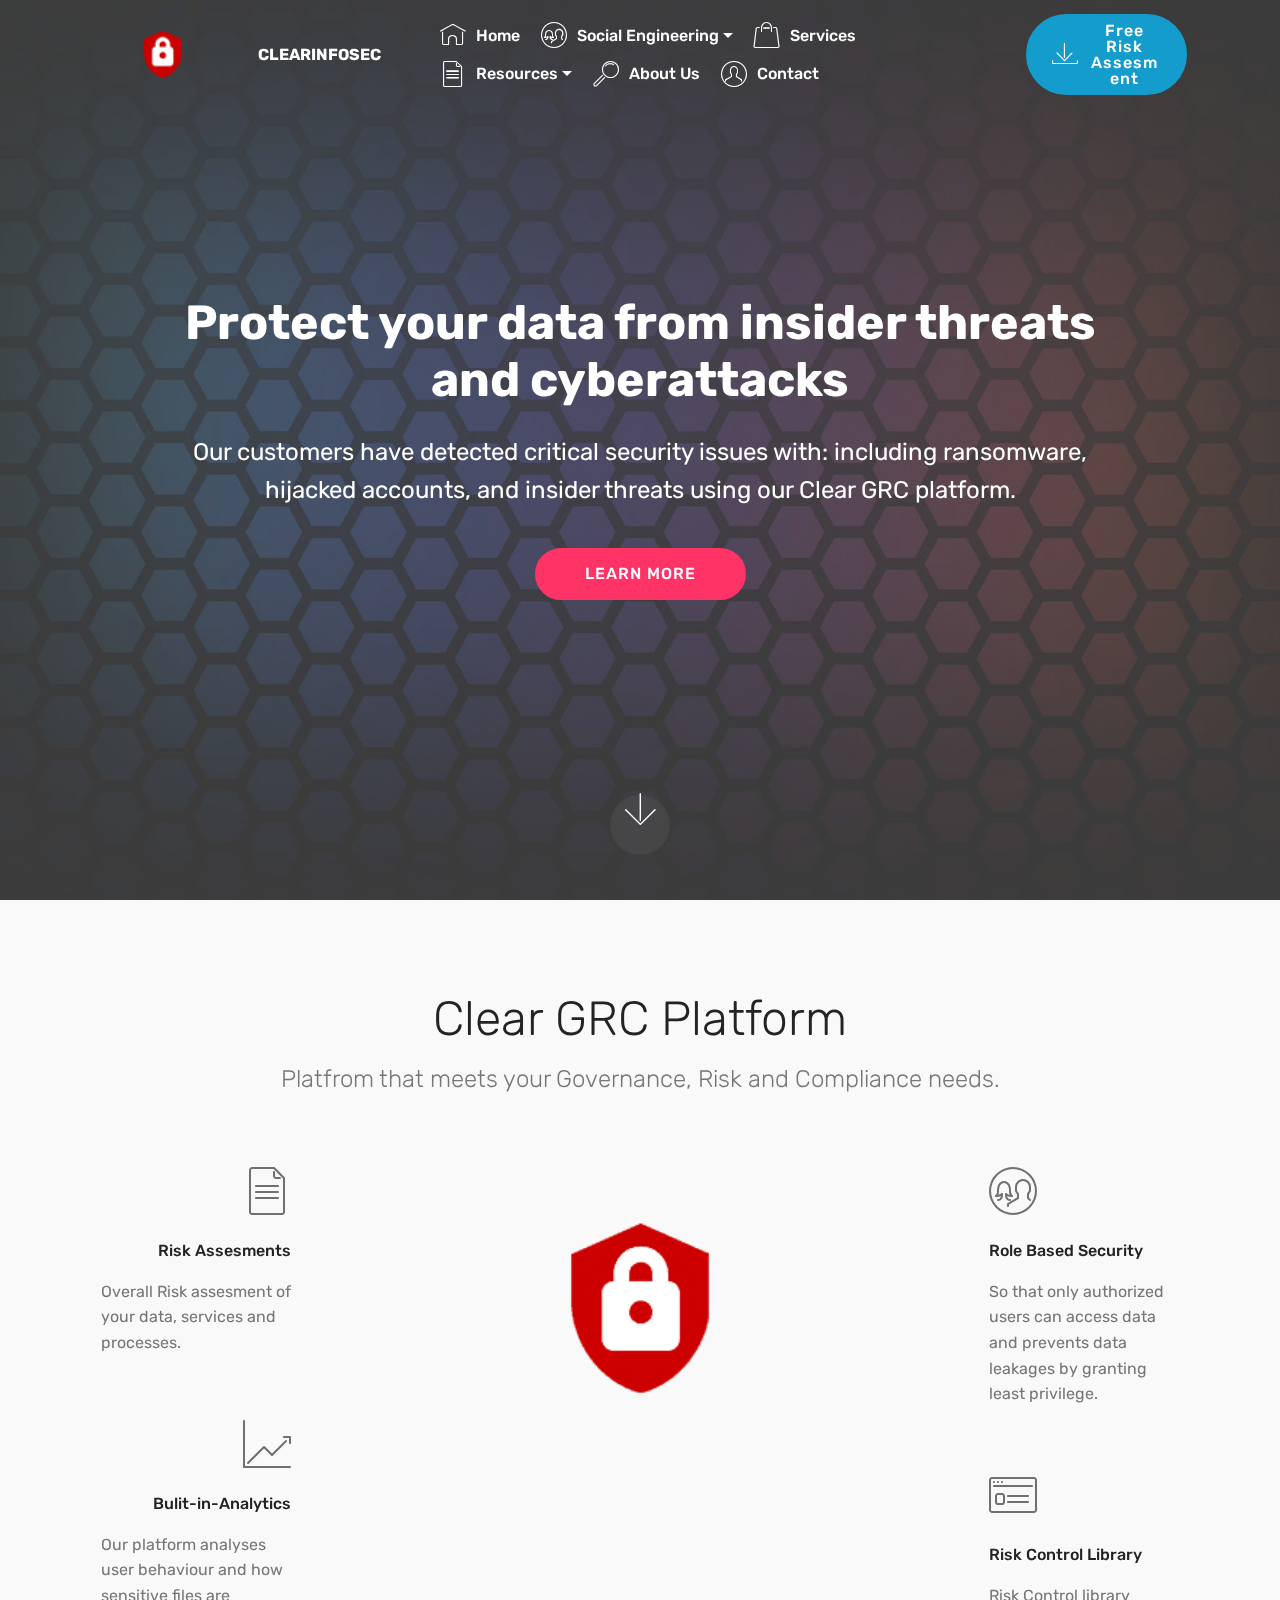
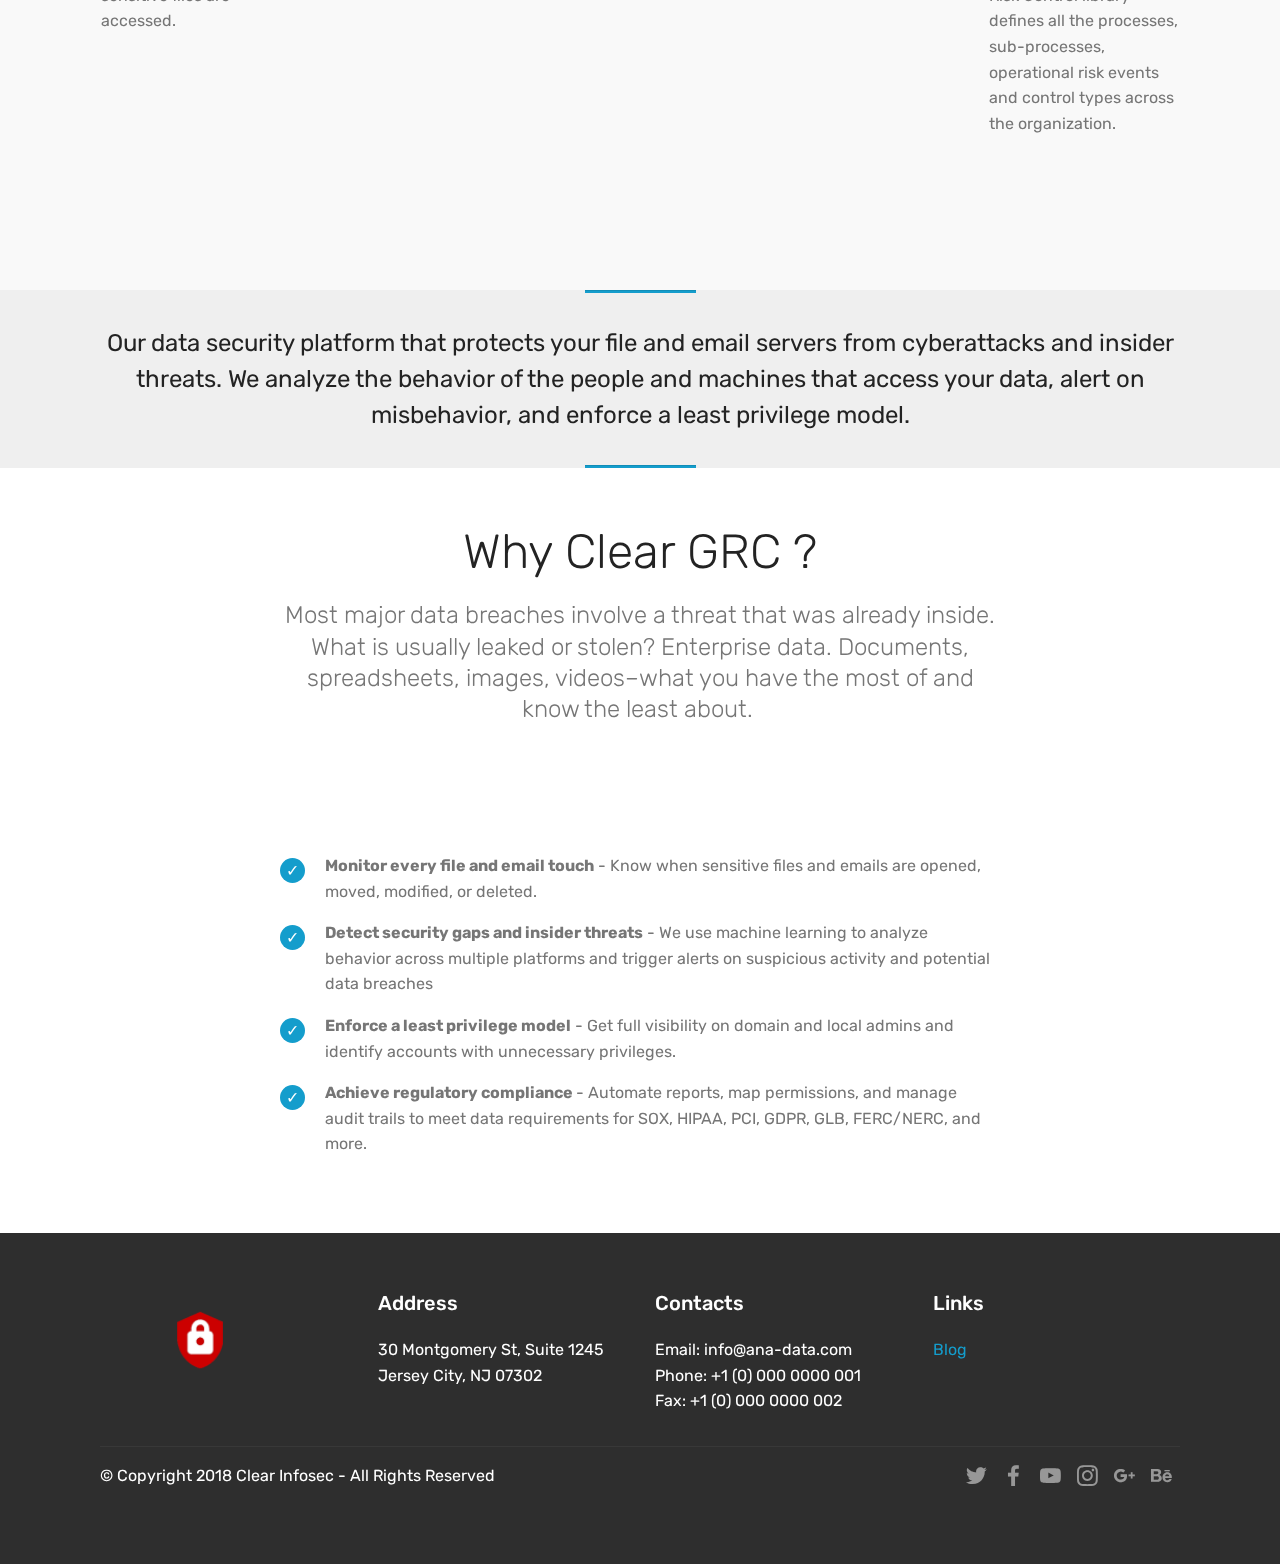
==== index.html @ 6b7d962f "new files added" ====
<!DOCTYPE html>
<html >
<head>
  <!-- Site made with Mobirise Website Builder v4.7.7, https://mobirise.com -->
  <meta charset="UTF-8">
  <meta http-equiv="X-UA-Compatible" content="IE=edge">
  <meta name="generator" content="Mobirise v4.7.7, mobirise.com">
  <meta name="viewport" content="width=device-width, initial-scale=1, minimum-scale=1">
  <link rel="shortcut icon" href="assets/images/seclogo-122x59.png" type="image/x-icon">
  <meta name="description" content="">
  <title>Home</title>
  <link rel="stylesheet" href="assets/web/assets/mobirise-icons/mobirise-icons.css">
  <link rel="stylesheet" href="assets/tether/tether.min.css">
  <link rel="stylesheet" href="assets/bootstrap/css/bootstrap.min.css">
  <link rel="stylesheet" href="assets/bootstrap/css/bootstrap-grid.min.css">
  <link rel="stylesheet" href="assets/bootstrap/css/bootstrap-reboot.min.css">
  <link rel="stylesheet" href="assets/socicon/css/styles.css">
  <link rel="stylesheet" href="assets/dropdown/css/style.css">
  <link rel="stylesheet" href="assets/theme/css/style.css">
  <link rel="stylesheet" href="assets/mobirise/css/mbr-additional.css" type="text/css">
  
  
  
</head>
<body>
  <section class="menu cid-qTkzRZLJNu" once="menu" id="menu1-0">

    

    <nav class="navbar navbar-expand beta-menu navbar-dropdown align-items-center navbar-fixed-top navbar-toggleable-sm bg-color transparent">
        <button class="navbar-toggler navbar-toggler-right" type="button" data-toggle="collapse" data-target="#navbarSupportedContent" aria-controls="navbarSupportedContent" aria-expanded="false" aria-label="Toggle navigation">
            <div class="hamburger">
                <span></span>
                <span></span>
                <span></span>
                <span></span>
            </div>
        </button>
        <div class="menu-logo">
            <div class="navbar-brand">
                <span class="navbar-logo">
                    <a href="index.html">
                         <img src="assets/images/seclogo-122x59.png" alt="Clear" title="Infosec" style="height: 5rem;">
                    </a>
                </span>
                <span class="navbar-caption-wrap"><a class="navbar-caption text-white display-4" href="index.html">CLEARINFOSEC</a></span>
            </div>
        </div>
        <div class="collapse navbar-collapse" id="navbarSupportedContent">
            <ul class="navbar-nav nav-dropdown" data-app-modern-menu="true"><li class="nav-item"><a class="nav-link link text-white display-4" href="index.html">
                        <span class="mbri-home mbr-iconfont mbr-iconfont-btn"></span>Home</a></li><li class="nav-item dropdown"><a class="nav-link link text-white dropdown-toggle display-4" href="social-engineering.html" data-toggle="dropdown-submenu" aria-expanded="false"><span class="mbri-users mbr-iconfont mbr-iconfont-btn"></span>
                        Social Engineering</a><div class="dropdown-menu"><a class="text-white dropdown-item display-4" href="security-training.html">Security Awareness Training:<br></a></div></li><li class="nav-item"><a class="nav-link link text-white display-4" href="services.html"><span class="mbri-shopping-bag mbr-iconfont mbr-iconfont-btn"></span>
                        
                        Services
                    </a></li><li class="nav-item dropdown"><a class="nav-link link text-white dropdown-toggle display-4" href="index.html" data-toggle="dropdown-submenu" aria-expanded="false"><span class="mbri-file mbr-iconfont mbr-iconfont-btn"></span>Resources</a><div class="dropdown-menu"><a class="text-white dropdown-item display-4" href="index.html">Blog</a><a class="text-white dropdown-item display-4" href="index.html" aria-expanded="false">White Papers</a></div></li>
                <li class="nav-item">
                    <a class="nav-link link text-white display-4" href="about.html">
                        <span class="mbri-search mbr-iconfont mbr-iconfont-btn"></span>
                        About Us
                    </a>
                </li><li class="nav-item"><a class="nav-link link text-white display-4" href="contact.html"><span class="mbri-user mbr-iconfont mbr-iconfont-btn"></span>
                        Contact &nbsp; &nbsp; &nbsp; &nbsp; &nbsp; &nbsp; &nbsp; &nbsp; &nbsp; &nbsp;&nbsp;</a></li></ul>
            <div class="navbar-buttons mbr-section-btn"><a class="btn btn-sm btn-primary display-4" href="index.html">
                    <span class="mbri-save mbr-iconfont mbr-iconfont-btn "></span>Free Risk Assesment</a></div>
        </div>
    </nav>
</section>

<section class="engine"><a href="https://mobirise.me/f">simple site maker</a></section><section class="cid-qTkA127IK8 mbr-fullscreen mbr-parallax-background" id="header2-1">

    

    <div class="mbr-overlay" style="opacity: 0.5; background-color: rgb(118, 118, 118);"></div>

    <div class="container align-center">
        <div class="row justify-content-md-center">
            <div class="mbr-white col-md-10">
                <h1 class="mbr-section-title mbr-bold pb-3 mbr-fonts-style display-2">Protect your data from insider threats and cyberattacks</h1>
                
                <p class="mbr-text pb-3 mbr-fonts-style display-5">Our customers have detected critical security issues with: including ransomware, hijacked accounts, and insider threats using our Clear GRC platform.<br></p>
                <div class="mbr-section-btn"><a class="btn btn-md btn-secondary display-4" href="index.html">LEARN MORE</a></div>
            </div>
        </div>
    </div>
    <div class="mbr-arrow hidden-sm-down" aria-hidden="true">
        <a href="#next">
            <i class="mbri-down mbr-iconfont"></i>
        </a>
    </div>
</section>

<section class="features12 cid-qWn6XMF4uY" id="features12-i">
    
    

    

    <div class="container">
        <h2 class="mbr-section-title pb-2 mbr-fonts-style display-2">
            Clear GRC Platform</h2>
        <h3 class="mbr-section-subtitle pb-3 mbr-fonts-style display-5">
            Platfrom that meets your Governance, Risk and Compliance needs.</h3>

        <div class="media-container-row pt-5">
            <div class="block-content align-right">
                <div class="card pl-3 pr-3 pb-5">
                    <div class="mbr-card-img-title">
                        <div class="card-img pb-3">
                             <span class="mbr-iconfont mbri-file"></span>
                        </div>
                        <div class="mbr-crt-title">
                            <h4 class="card-title py-2 mbr-crt-title mbr-fonts-style display-7">
                                Risk Assesments</h4>
                        </div>
                    </div>                

                    <div class="card-box">
                        <p class="mbr-text mbr-section-text mbr-fonts-style display-7">
                            Overall Risk assesment of your data, services and processes.</p>
                    </div>
                </div>

                <div class="card pl-3 pr-3 pb-5">
                    <div class="mbr-card-img-title">
                        <div class="card-img pb-3">
                            <span class="mbr-iconfont mbri-growing-chart"></span>
                        </div>
                        <div class="mbr-crt-title">
                            <h4 class="card-title py-2 mbr-crt-title mbr-fonts-style display-7">
                                Bulit-in-Analytics</h4>
                        </div>
                    </div>
                    <div class="card-box">
                        <p class="mbr-text mbr-section-text mbr-fonts-style display-7">Our platform analyses user behaviour and how sensitive files are accessed.</p>
                    </div>
                </div>
            </div>

            <div class="mbr-figure" style="width: 60%;">
                <img src="assets/images/seclogo-415x199.png" alt="Mobirise" title="">
            </div>

            <div class="block-content align-left  ">
                <div class="card pl-3 pr-3 pb-5">
                    <div class="mbr-card-img-title">
                        <div class="card-img pb-3">
                             <span class="mbr-iconfont mbri-users"></span>
                        </div>
                        <div class="mbr-crt-title">
                            <h4 class="card-title py-2 mbr-crt-title mbr-fonts-style display-7">
                                Role Based Security</h4>
                        </div>
                    </div>                

                    <div class="card-box">
                        <p class="mbr-text mbr-section-text mbr-fonts-style display-7">
                            So that only authorized users can access data and prevents data leakages by granting least privilege.</p>
                    </div>
                </div>

                <div class="card pl-3 pr-3 pb-5">
                    <div class="mbr-card-img-title">
                        <div class="card-img pb-3">
                            <span class="mbri-sites mbr-iconfont"></span>
                        </div>
                        <div class="mbr-crt-title">
                            <h4 class="card-title py-2 mbr-crt-title mbr-fonts-style display-7">
                                Risk Control Library</h4>
                        </div>
                    </div>
                    <div class="card-box">
                        <p class="mbr-text mbr-section-text mbr-fonts-style display-7">
                            Risk Control library defines all the processes, sub-processes, operational risk events and control types across the organization.</p>
                    </div>
                </div>
            </div>
        </div>
    </div>
</section>

<section class="mbr-section article content9 cid-qWn8TgPchX" id="content9-j">
    
     

    <div class="container">
        <div class="inner-container" style="width: 100%;">
            <hr class="line" style="width: 10%;">
            <div class="section-text align-center mbr-fonts-style display-5">Our data security platform that protects your file and email servers from cyberattacks and insider threats. We analyze the behavior of the people and machines that access your data, alert on misbehavior, and enforce a least privilege model.</div>
            <hr class="line" style="width: 10%;">
        </div>
        </div>
</section>

<section class="mbr-section content4 cid-qWna9KpJWt" id="content4-k">

    

    <div class="container">
        <div class="media-container-row">
            <div class="title col-12 col-md-8">
                <h2 class="align-center pb-3 mbr-fonts-style display-2">
                    Why Clear GRC ?</h2>
                <h3 class="mbr-section-subtitle align-center mbr-light mbr-fonts-style display-5">Most major data breaches involve a threat that was already inside. What is usually leaked or stolen? Enterprise data. Documents, spreadsheets, images, videos–what you have the most of and know the least about.&nbsp;</h3>
                
            </div>
        </div>
    </div>
</section>

<section class="mbr-section article content12 cid-qWnaBi5u1C" id="content12-m">
     

    <div class="container">
        <div class="media-container-row">
            <div class="mbr-text counter-container col-12 col-md-8 mbr-fonts-style display-7">
                <ul>
                    <li><strong>Monitor every file and email touch</strong> - Know when sensitive files and emails are opened, moved, modified, or deleted.</li>
                    <li><strong>Detect security gaps and insider threats</strong> - We use machine learning to analyze behavior across multiple platforms and trigger alerts on suspicious activity and potential data breaches</li>
                    <li><strong>Enforce a least privilege model</strong> - Get full visibility on domain and local admins and identify accounts with unnecessary privileges.</li><li><strong>Achieve regulatory compliance </strong>- Automate reports, map permissions, and manage audit trails to meet data requirements for SOX, HIPAA, PCI, GDPR, GLB, FERC/NERC, and more.</li>
                </ul>
            </div>
        </div>
    </div>
</section>

<section class="cid-qTkAaeaxX5" id="footer1-2">

    

    

    <div class="container">
        <div class="media-container-row content text-white">
            <div class="col-12 col-md-3">
                <div class="media-wrap">
                    <a href="index.html">
                        <img src="assets/images/seclogo-192x92.png" alt="Mobirise" title="">
                    </a>
                </div>
            </div>
            <div class="col-12 col-md-3 mbr-fonts-style display-7">
                <h5 class="pb-3">
                    Address
                </h5>
                <p class="mbr-text">30 Montgomery St, Suite 1245<br>Jersey City, NJ 07302</p>
            </div>
            <div class="col-12 col-md-3 mbr-fonts-style display-7">
                <h5 class="pb-3">
                    Contacts
                </h5>
                <p class="mbr-text">
                    Email: info@ana-data.com
                    <br>Phone: +1 (0) 000 0000 001
                    <br>Fax: +1 (0) 000 0000 002
                </p>
            </div>
            <div class="col-12 col-md-3 mbr-fonts-style display-7">
                <h5 class="pb-3">
                    Links
                </h5>
                <p class="mbr-text"><a href="resources.html">Blog</a></p>
            </div>
        </div>
        <div class="footer-lower">
            <div class="media-container-row">
                <div class="col-sm-12">
                    <hr>
                </div>
            </div>
            <div class="media-container-row mbr-white">
                <div class="col-sm-6 copyright">
                    <p class="mbr-text mbr-fonts-style display-7">
                        © Copyright 2018 Clear Infosec - All Rights Reserved
                    </p>
                </div>
                <div class="col-md-6">
                    <div class="social-list align-right">
                        <div class="soc-item">
                            <a href="index.html" target="_blank">
                                <span class="mbr-iconfont mbr-iconfont-social socicon-twitter socicon"></span>
                            </a>
                        </div>
                        <div class="soc-item">
                            <a href="index.html" target="_blank">
                                <span class="mbr-iconfont mbr-iconfont-social socicon-facebook socicon"></span>
                            </a>
                        </div>
                        <div class="soc-item">
                            <a href="index.html" target="_blank">
                                <span class="mbr-iconfont mbr-iconfont-social socicon-youtube socicon"></span>
                            </a>
                        </div>
                        <div class="soc-item">
                            <a href="index.html" target="_blank">
                                <span class="mbr-iconfont mbr-iconfont-social socicon-instagram socicon"></span>
                            </a>
                        </div>
                        <div class="soc-item">
                            <a href="index.html" target="_blank">
                                <span class="mbr-iconfont mbr-iconfont-social socicon-googleplus socicon"></span>
                            </a>
                        </div>
                        <div class="soc-item">
                            <a href="index.html" target="_blank">
                                <span class="mbr-iconfont mbr-iconfont-social socicon-behance socicon"></span>
                            </a>
                        </div>
                    </div>
                </div>
            </div>
        </div>
    </div>
</section>


  <script src="assets/web/assets/jquery/jquery.min.js"></script>
  <script src="assets/popper/popper.min.js"></script>
  <script src="assets/tether/tether.min.js"></script>
  <script src="assets/bootstrap/js/bootstrap.min.js"></script>
  <script src="assets/dropdown/js/script.min.js"></script>
  <script src="assets/touchswipe/jquery.touch-swipe.min.js"></script>
  <script src="assets/parallax/jarallax.min.js"></script>
  <script src="assets/smoothscroll/smooth-scroll.js"></script>
  <script src="assets/theme/js/script.js"></script>
  
  
</body>
</html>
---- assets/web/assets/mobirise-icons/mobirise-icons.css ----
@font-face {
  font-family: 'MobiriseIcons';
  src:  url('mobirise-icons.eot?spat4u');
  src:  url('mobirise-icons.eot?spat4u#iefix') format('embedded-opentype'),
    url('mobirise-icons.ttf?spat4u') format('truetype'),
    url('mobirise-icons.woff?spat4u') format('woff'),
    url('mobirise-icons.svg?spat4u#MobiriseIcons') format('svg');
  font-weight: normal;
  font-style: normal;
}

[class^="mbri-"], [class*=" mbri-"] {
  /* use !important to prevent issues with browser extensions that change fonts */
  font-family: MobiriseIcons !important;
  speak: none;
  font-style: normal;
  font-weight: normal;
  font-variant: normal;
  text-transform: none;
  line-height: 1;

  /* Better Font Rendering =========== */
  -webkit-font-smoothing: antialiased;
  -moz-osx-font-smoothing: grayscale;
}

.mbri-add-submenu:before {
  content: "\e900";
}
.mbri-alert:before {
  content: "\e901";
}
.mbri-align-center:before {
  content: "\e902";
}
.mbri-align-justify:before {
  content: "\e903";
}
.mbri-align-left:before {
  content: "\e904";
}
.mbri-align-right:before {
  content: "\e905";
}
.mbri-android:before {
  content: "\e906";
}
.mbri-apple:before {
  content: "\e907";
}
.mbri-arrow-down:before {
  content: "\e908";
}
.mbri-arrow-next:before {
  content: "\e909";
}
.mbri-arrow-prev:before {
  content: "\e90a";
}
.mbri-arrow-up:before {
  content: "\e90b";
}
.mbri-bold:before {
  content: "\e90c";
}
.mbri-bookmark:before {
  content: "\e90d";
}
.mbri-bootstrap:before {
  content: "\e90e";
}
.mbri-briefcase:before {
  content: "\e90f";
}
.mbri-browse:before {
  content: "\e910";
}
.mbri-bulleted-list:before {
  content: "\e911";
}
.mbri-calendar:before {
  content: "\e912";
}
.mbri-camera:before {
  content: "\e913";
}
.mbri-cart-add:before {
  content: "\e914";
}
.mbri-cart-full:before {
  content: "\e915";
}
.mbri-cash:before {
  content: "\e916";
}
.mbri-change-style:before {
  content: "\e917";
}
.mbri-chat:before {
  content: "\e918";
}
.mbri-clock:before {
  content: "\e919";
}
.mbri-close:before {
  content: "\e91a";
}
.mbri-cloud:before {
  content: "\e91b";
}
.mbri-code:before {
  content: "\e91c";
}
.mbri-contact-form:before {
  content: "\e91d";
}
.mbri-credit-card:before {
  content: "\e91e";
}
.mbri-cursor-click:before {
  content: "\e91f";
}
.mbri-cust-feedback:before {
  content: "\e920";
}
.mbri-database:before {
  content: "\e921";
}
.mbri-delivery:before {
  content: "\e922";
}
.mbri-desktop:before {
  content: "\e923";
}
.mbri-devices:before {
  content: "\e924";
}
.mbri-down:before {
  content: "\e925";
}
.mbri-download:before {
  content: "\e989";
}
.mbri-drag-n-drop:before {
  content: "\e927";
}
.mbri-drag-n-drop2:before {
  content: "\e928";
}
.mbri-edit:before {
  content: "\e929";
}
.mbri-edit2:before {
  content: "\e92a";
}
.mbri-error:before {
  content: "\e92b";
}
.mbri-extension:before {
  content: "\e92c";
}
.mbri-features:before {
  content: "\e92d";
}
.mbri-file:before {
  content: "\e92e";
}
.mbri-flag:before {
  content: "\e92f";
}
.mbri-folder:before {
  content: "\e930";
}
.mbri-gift:before {
  content: "\e931";
}
.mbri-github:before {
  content: "\e932";
}
.mbri-globe:before {
  content: "\e933";
}
.mbri-globe-2:before {
  content: "\e934";
}
.mbri-growing-chart:before {
  content: "\e935";
}
.mbri-hearth:before {
  content: "\e936";
}
.mbri-help:before {
  content: "\e937";
}
.mbri-home:before {
  content: "\e938";
}
.mbri-hot-cup:before {
  content: "\e939";
}
.mbri-idea:before {
  content: "\e93a";
}
.mbri-image-gallery:before {
  content: "\e93b";
}
.mbri-image-slider:before {
  content: "\e93c";
}
.mbri-info:before {
  content: "\e93d";
}
.mbri-italic:before {
  content: "\e93e";
}
.mbri-key:before {
  content: "\e93f";
}
.mbri-laptop:before {
  content: "\e940";
}
.mbri-layers:before {
  content: "\e941";
}
.mbri-left-right:before {
  content: "\e942";
}
.mbri-left:before {
  content: "\e943";
}
.mbri-letter:before {
  content: "\e944";
}
.mbri-like:before {
  content: "\e945";
}
.mbri-link:before {
  content: "\e946";
}
.mbri-lock:before {
  content: "\e947";
}
.mbri-login:before {
  content: "\e948";
}
.mbri-logout:before {
  content: "\e949";
}
.mbri-magic-stick:before {
  content: "\e94a";
}
.mbri-map-pin:before {
  content: "\e94b";
}
.mbri-menu:before {
  content: "\e94c";
}
.mbri-mobile:before {
  content: "\e94d";
}
.mbri-mobile2:before {
  content: "\e94e";
}
.mbri-mobirise:before {
  content: "\e94f";
}
.mbri-more-horizontal:before {
  content: "\e950";
}
.mbri-more-vertical:before {
  content: "\e951";
}
.mbri-music:before {
  content: "\e952";
}
.mbri-new-file:before {
  content: "\e953";
}
.mbri-numbered-list:before {
  content: "\e954";
}
.mbri-opened-folder:before {
  content: "\e955";
}
.mbri-pages:before {
  content: "\e956";
}
.mbri-paper-plane:before {
  content: "\e957";
}
.mbri-paperclip:before {
  content: "\e958";
}
.mbri-photo:before {
  content: "\e959";
}
.mbri-photos:before {
  content: "\e95a";
}
.mbri-pin:before {
  content: "\e95b";
}
.mbri-play:before {
  content: "\e95c";
}
.mbri-plus:before {
  content: "\e95d";
}
.mbri-preview:before {
  content: "\e95e";
}
.mbri-print:before {
  content: "\e95f";
}
.mbri-protect:before {
  content: "\e960";
}
.mbri-question:before {
  content: "\e961";
}
.mbri-quote-left:before {
  content: "\e962";
}
.mbri-quote-right:before {
  content: "\e963";
}
.mbri-refresh:before {
  content: "\e964";
}
.mbri-responsive:before {
  content: "\e965";
}
.mbri-right:before {
  content: "\e966";
}
.mbri-rocket:before {
  content: "\e967";
}
.mbri-sad-face:before {
  content: "\e968";
}
.mbri-sale:before {
  content: "\e969";
}
.mbri-save:before {
  content: "\e96a";
}
.mbri-search:before {
  content: "\e96b";
}
.mbri-setting:before {
  content: "\e96c";
}
.mbri-setting2:before {
  content: "\e96d";
}
.mbri-setting3:before {
  content: "\e96e";
}
.mbri-share:before {
  content: "\e96f";
}
.mbri-shopping-bag:before {
  content: "\e970";
}
.mbri-shopping-basket:before {
  content: "\e971";
}
.mbri-shopping-cart:before {
  content: "\e972";
}
.mbri-sites:before {
  content: "\e973";
}
.mbri-smile-face:before {
  content: "\e974";
}
.mbri-speed:before {
  content: "\e975";
}
.mbri-star:before {
  content: "\e976";
}
.mbri-success:before {
  content: "\e977";
}
.mbri-sun:before {
  content: "\e978";
}
.mbri-sun2:before {
  content: "\e979";
}
.mbri-tablet:before {
  content: "\e97a";
}
.mbri-tablet-vertical:before {
  content: "\e97b";
}
.mbri-target:before {
  content: "\e97c";
}
.mbri-timer:before {
  content: "\e97d";
}
.mbri-to-ftp:before {
  content: "\e97e";
}
.mbri-to-local-drive:before {
  content: "\e97f";
}
.mbri-touch-swipe:before {
  content: "\e980";
}
.mbri-touch:before {
  content: "\e981";
}
.mbri-trash:before {
  content: "\e982";
}
.mbri-underline:before {
  content: "\e983";
}
.mbri-unlink:before {
  content: "\e984";
}
.mbri-unlock:before {
  content: "\e985";
}
.mbri-up-down:before {
  content: "\e986";
}
.mbri-up:before {
  content: "\e987";
}
.mbri-update:before {
  content: "\e988";
}
.mbri-upload:before {
 content: "\e926"; 
}
.mbri-user:before {
  content: "\e98a";
}
.mbri-user2:before {
  content: "\e98b";
}
.mbri-users:before {
  content: "\e98c";
}
.mbri-video:before {
  content: "\e98d";
}
.mbri-video-play:before {
  content: "\e98e";
}
.mbri-watch:before {
  content: "\e98f";
}
.mbri-website-theme:before {
  content: "\e990";
}
.mbri-wifi:before {
  content: "\e991";
}
.mbri-windows:before {
  content: "\e992";
}
.mbri-zoom-out:before {
  content: "\e993";
}
.mbri-redo:before {
  content: "\e994";
}
.mbri-undo:before {
  content: "\e995";
}
---- assets/socicon/css/styles.css ----
@charset "UTF-8";

@font-face {
  font-family: "socicon";
  src:url("../fonts/socicon.eot");
  src:url("../fonts/socicon.eot?#iefix") format("embedded-opentype"),
    url("../fonts/socicon.woff") format("woff"),
    url("../fonts/socicon.ttf") format("truetype"),
    url("../fonts/socicon.svg#socicon") format("svg");
  font-weight: normal;
  font-style: normal;

}

[data-icon]:before {
  font-family: "socicon" !important;
  content: attr(data-icon);
  font-style: normal !important;
  font-weight: normal !important;
  font-variant: normal !important;
  text-transform: none !important;
  speak: none;
  line-height: 1;
  -webkit-font-smoothing: antialiased;
  -moz-osx-font-smoothing: grayscale;
}

[class^="socicon-"]:before,
[class*=" socicon-"]:before {
  font-family: "socicon" !important;
  font-style: normal !important;
  font-weight: normal !important;
  font-variant: normal !important;
  text-transform: none !important;
  speak: none;
  line-height: 1;
  -webkit-font-smoothing: antialiased;
  -moz-osx-font-smoothing: grayscale;
}

.socicon-modelmayhem:before {
  content: "\e000";
}
.socicon-mixcloud:before {
  content: "\e001";
}
.socicon-drupal:before {
  content: "\e002";
}
.socicon-swarm:before {
  content: "\e003";
}
.socicon-istock:before {
  content: "\e004";
}
.socicon-yammer:before {
  content: "\e005";
}
.socicon-ello:before {
  content: "\e006";
}
.socicon-stackoverflow:before {
  content: "\e007";
}
.socicon-persona:before {
  content: "\e008";
}
.socicon-triplej:before {
  content: "\e009";
}
.socicon-houzz:before {
  content: "\e00a";
}
.socicon-rss:before {
  content: "\e00b";
}
.socicon-paypal:before {
  content: "\e00c";
}
.socicon-odnoklassniki:before {
  content: "\e00d";
}
.socicon-airbnb:before {
  content: "\e00e";
}
.socicon-periscope:before {
  content: "\e00f";
}
.socicon-outlook:before {
  content: "\e010";
}
.socicon-coderwall:before {
  content: "\e011";
}
.socicon-tripadvisor:before {
  content: "\e012";
}
.socicon-appnet:before {
  content: "\e013";
}
.socicon-goodreads:before {
  content: "\e014";
}
.socicon-tripit:before {
  content: "\e015";
}
.socicon-lanyrd:before {
  content: "\e016";
}
.socicon-slideshare:before {
  content: "\e017";
}
.socicon-buffer:before {
  content: "\e018";
}
.socicon-disqus:before {
  content: "\e019";
}
.socicon-vkontakte:before {
  content: "\e01a";
}
.socicon-whatsapp:before {
  content: "\e01b";
}
.socicon-patreon:before {
  content: "\e01c";
}
.socicon-storehouse:before {
  content: "\e01d";
}
.socicon-pocket:before {
  content: "\e01e";
}
.socicon-mail:before {
  content: "\e01f";
}
.socicon-blogger:before {
  content: "\e020";
}
.socicon-technorati:before {
  content: "\e021";
}
.socicon-reddit:before {
  content: "\e022";
}
.socicon-dribbble:before {
  content: "\e023";
}
.socicon-stumbleupon:before {
  content: "\e024";
}
.socicon-digg:before {
  content: "\e025";
}
.socicon-envato:before {
  content: "\e026";
}
.socicon-behance:before {
  content: "\e027";
}
.socicon-delicious:before {
  content: "\e028";
}
.socicon-deviantart:before {
  content: "\e029";
}
.socicon-forrst:before {
  content: "\e02a";
}
.socicon-play:before {
  content: "\e02b";
}
.socicon-zerply:before {
  content: "\e02c";
}
.socicon-wikipedia:before {
  content: "\e02d";
}
.socicon-apple:before {
  content: "\e02e";
}
.socicon-flattr:before {
  content: "\e02f";
}
.socicon-github:before {
  content: "\e030";
}
.socicon-renren:before {
  content: "\e031";
}
.socicon-friendfeed:before {
  content: "\e032";
}
.socicon-newsvine:before {
  content: "\e033";
}
.socicon-identica:before {
  content: "\e034";
}
.socicon-bebo:before {
  content: "\e035";
}
.socicon-zynga:before {
  content: "\e036";
}
.socicon-steam:before {
  content: "\e037";
}
.socicon-xbox:before {
  content: "\e038";
}
.socicon-windows:before {
  content: "\e039";
}
.socicon-qq:before {
  content: "\e03a";
}
.socicon-douban:before {
  content: "\e03b";
}
.socicon-meetup:before {
  content: "\e03c";
}
.socicon-playstation:before {
  content: "\e03d";
}
.socicon-android:before {
  content: "\e03e";
}
.socicon-snapchat:before {
  content: "\e03f";
}
.socicon-twitter:before {
  content: "\e040";
}
.socicon-facebook:before {
  content: "\e041";
}
.socicon-googleplus:before {
  content: "\e042";
}
.socicon-pinterest:before {
  content: "\e043";
}
.socicon-foursquare:before {
  content: "\e044";
}
.socicon-yahoo:before {
  content: "\e045";
}
.socicon-skype:before {
  content: "\e046";
}
.socicon-yelp:before {
  content: "\e047";
}
.socicon-feedburner:before {
  content: "\e048";
}
.socicon-linkedin:before {
  content: "\e049";
}
.socicon-viadeo:before {
  content: "\e04a";
}
.socicon-xing:before {
  content: "\e04b";
}
.socicon-myspace:before {
  content: "\e04c";
}
.socicon-soundcloud:before {
  content: "\e04d";
}
.socicon-spotify:before {
  content: "\e04e";
}
.socicon-grooveshark:before {
  content: "\e04f";
}
.socicon-lastfm:before {
  content: "\e050";
}
.socicon-youtube:before {
  content: "\e051";
}
.socicon-vimeo:before {
  content: "\e052";
}
.socicon-dailymotion:before {
  content: "\e053";
}
.socicon-vine:before {
  content: "\e054";
}
.socicon-flickr:before {
  content: "\e055";
}
.socicon-500px:before {
  content: "\e056";
}
.socicon-wordpress:before {
  content: "\e058";
}
.socicon-tumblr:before {
  content: "\e059";
}
.socicon-twitch:before {
  content: "\e05a";
}
.socicon-8tracks:before {
  content: "\e05b";
}
.socicon-amazon:before {
  content: "\e05c";
}
.socicon-icq:before {
  content: "\e05d";
}
.socicon-smugmug:before {
  content: "\e05e";
}
.socicon-ravelry:before {
  content: "\e05f";
}
.socicon-weibo:before {
  content: "\e060";
}
.socicon-baidu:before {
  content: "\e061";
}
.socicon-angellist:before {
  content: "\e062";
}
.socicon-ebay:before {
  content: "\e063";
}
.socicon-imdb:before {
  content: "\e064";
}
.socicon-stayfriends:before {
  content: "\e065";
}
.socicon-residentadvisor:before {
  content: "\e066";
}
.socicon-google:before {
  content: "\e067";
}
.socicon-yandex:before {
  content: "\e068";
}
.socicon-sharethis:before {
  content: "\e069";
}
.socicon-bandcamp:before {
  content: "\e06a";
}
.socicon-itunes:before {
  content: "\e06b";
}
.socicon-deezer:before {
  content: "\e06c";
}
.socicon-telegram:before {
  content: "\e06e";
}
.socicon-openid:before {
  content: "\e06f";
}
.socicon-amplement:before {
  content: "\e070";
}
.socicon-viber:before {
  content: "\e071";
}
.socicon-zomato:before {
  content: "\e072";
}
.socicon-draugiem:before {
  content: "\e074";
}
.socicon-endomodo:before {
  content: "\e075";
}
.socicon-filmweb:before {
  content: "\e076";
}
.socicon-stackexchange:before {
  content: "\e077";
}
.socicon-wykop:before {
  content: "\e078";
}
.socicon-teamspeak:before {
  content: "\e079";
}
.socicon-teamviewer:before {
  content: "\e07a";
}
.socicon-ventrilo:before {
  content: "\e07b";
}
.socicon-younow:before {
  content: "\e07c";
}
.socicon-raidcall:before {
  content: "\e07d";
}
.socicon-mumble:before {
  content: "\e07e";
}
.socicon-medium:before {
  content: "\e06d";
}
.socicon-bebee:before {
  content: "\e07f";
}
.socicon-hitbox:before {
  content: "\e080";
}
.socicon-reverbnation:before {
  content: "\e081";
}
.socicon-formulr:before {
  content: "\e082";
}
.socicon-instagram:before {
  content: "\e057";
}
.socicon-battlenet:before {
  content: "\e083";
}
.socicon-chrome:before {
  content: "\e084";
}
.socicon-discord:before {
  content: "\e086";
}
.socicon-issuu:before {
  content: "\e087";
}
.socicon-macos:before {
  content: "\e088";
}
.socicon-firefox:before {
  content: "\e089";
}
.socicon-opera:before {
  content: "\e08d";
}
.socicon-keybase:before {
  content: "\e090";
}
.socicon-alliance:before {
  content: "\e091";
}
.socicon-livejournal:before {
  content: "\e092";
}
.socicon-googlephotos:before {
  content: "\e093";
}
.socicon-horde:before {
  content: "\e094";
}
.socicon-etsy:before {
  content: "\e095";
}
.socicon-zapier:before {
  content: "\e096";
}
.socicon-google-scholar:before {
  content: "\e097";
}
.socicon-researchgate:before {
  content: "\e098";
}
.socicon-wechat:before {
  content: "\e099";
}
.socicon-strava:before {
  content: "\e09a";
}
.socicon-line:before {
  content: "\e09b";
}
.socicon-lyft:before {
  content: "\e09c";
}
.socicon-uber:before {
  content: "\e09d";
}
.socicon-songkick:before {
  content: "\e09e";
}
.socicon-viewbug:before {
  content: "\e09f";
}
.socicon-googlegroups:before {
  content: "\e0a0";
}
.socicon-quora:before {
  content: "\e073";
}
.socicon-diablo:before {
  content: "\e085";
}
.socicon-blizzard:before {
  content: "\e0a1";
}
.socicon-hearthstone:before {
  content: "\e08b";
}
.socicon-heroes:before {
  content: "\e08a";
}
.socicon-overwatch:before {
  content: "\e08c";
}
.socicon-warcraft:before {
  content: "\e08e";
}
.socicon-starcraft:before {
  content: "\e08f";
}
.socicon-beam:before {
  content: "\e0a2";
}
.socicon-curse:before {
  content: "\e0a3";
}
.socicon-player:before {
  content: "\e0a4";
}
.socicon-streamjar:before {
  content: "\e0a5";
}
.socicon-nintendo:before {
  content: "\e0a6";
}
.socicon-hellocoton:before {
  content: "\e0a7";
}
---- assets/dropdown/css/style.css ----
.navbar-dropdown {
  left: 0;
  padding: 0;
  position: absolute;
  right: 0;
  top: 0;
  transition: all 0.45s ease;
  z-index: 1030;
  background: #282828; }
  .navbar-dropdown .navbar-logo {
    margin-right: 0.8rem;
    transition: margin 0.3s ease-in-out;
    vertical-align: middle; }
    .navbar-dropdown .navbar-logo img {
      height: 3.125rem;
      transition: all 0.3s ease-in-out; }
    .navbar-dropdown .navbar-logo.mbr-iconfont {
      font-size: 3.125rem;
      line-height: 3.125rem; }
  .navbar-dropdown .navbar-caption {
    font-weight: 700;
    white-space: normal;
    vertical-align: -4px;
    line-height: 3.125rem !important; }
    .navbar-dropdown .navbar-caption, .navbar-dropdown .navbar-caption:hover {
      color: inherit;
      text-decoration: none; }
  .navbar-dropdown .mbr-iconfont + .navbar-caption {
    vertical-align: -1px; }
  .navbar-dropdown.navbar-fixed-top {
    position: fixed; }
  .navbar-dropdown .navbar-brand span {
    vertical-align: -4px; }
  .navbar-dropdown.bg-color.transparent {
    background: none; }
  .navbar-dropdown.navbar-short .navbar-brand {
    padding: 0.625rem 0; }
    .navbar-dropdown.navbar-short .navbar-brand span {
      vertical-align: -1px; }
  .navbar-dropdown.navbar-short .navbar-caption {
    line-height: 2.375rem !important;
    vertical-align: -2px; }
  .navbar-dropdown.navbar-short .navbar-logo {
    margin-right: 0.5rem; }
    .navbar-dropdown.navbar-short .navbar-logo img {
      height: 2.375rem; }
    .navbar-dropdown.navbar-short .navbar-logo.mbr-iconfont {
      font-size: 2.375rem;
      line-height: 2.375rem; }
  .navbar-dropdown.navbar-short .mbr-table-cell {
    height: 3.625rem; }
  .navbar-dropdown .navbar-close {
    left: 0.6875rem;
    position: fixed;
    top: 0.75rem;
    z-index: 1000; }
  .navbar-dropdown .hamburger-icon {
    content: "";
    display: inline-block;
    vertical-align: middle;
    width: 16px;
    -webkit-box-shadow: 0 -6px 0 1px #282828,0 0 0 1px #282828,0 6px 0 1px #282828;
    -moz-box-shadow: 0 -6px 0 1px #282828,0 0 0 1px #282828,0 6px 0 1px #282828;
    box-shadow: 0 -6px 0 1px #282828,0 0 0 1px #282828,0 6px 0 1px #282828; }

.dropdown-menu .dropdown-toggle[data-toggle="dropdown-submenu"]::after {
  border-bottom: 0.35em solid transparent;
  border-left: 0.35em solid;
  border-right: 0;
  border-top: 0.35em solid transparent;
  margin-left: 0.3rem; }

.dropdown-menu .dropdown-item:focus {
  outline: 0; }

.nav-dropdown {
  font-size: 0.75rem;
  font-weight: 500;
  height: auto !important; }
  .nav-dropdown .nav-btn {
    padding-left: 1rem; }
  .nav-dropdown .link {
    margin: .667em 1.667em;
    font-weight: 500;
    padding: 0;
    transition: color .2s ease-in-out; }
    .nav-dropdown .link.dropdown-toggle {
      margin-right: 2.583em; }
      .nav-dropdown .link.dropdown-toggle::after {
        margin-left: .25rem;
        border-top: 0.35em solid;
        border-right: 0.35em solid transparent;
        border-left: 0.35em solid transparent;
        border-bottom: 0; }
      .nav-dropdown .link.dropdown-toggle[aria-expanded="true"] {
        margin: 0;
        padding: 0.667em 3.263em  0.667em 1.667em; }
  .nav-dropdown .link::after,
  .nav-dropdown .dropdown-item::after {
    color: inherit; }
  .nav-dropdown .btn {
    font-size: 0.75rem;
    font-weight: 700;
    letter-spacing: 0;
    margin-bottom: 0;
    padding-left: 1.25rem;
    padding-right: 1.25rem; }
  .nav-dropdown .dropdown-menu {
    border-radius: 0;
    border: 0;
    left: 0;
    margin: 0;
    padding-bottom: 1.25rem;
    padding-top: 1.25rem;
    position: relative; }
  .nav-dropdown .dropdown-submenu {
    margin-left: 0.125rem;
    top: 0; }
  .nav-dropdown .dropdown-item {
    font-weight: 500;
    line-height: 2;
    padding: 0.3846em 4.615em 0.3846em 1.5385em;
    position: relative;
    transition: color .2s ease-in-out, background-color .2s ease-in-out; }
    .nav-dropdown .dropdown-item::after {
      margin-top: -0.3077em;
      position: absolute;
      right: 1.1538em;
      top: 50%; }
    .nav-dropdown .dropdown-item:focus, .nav-dropdown .dropdown-item:hover {
      background: none; }

@media (max-width: 767px) {
  .nav-dropdown.navbar-toggleable-sm {
    bottom: 0;
    display: none;
    left: 0;
    overflow-x: hidden;
    position: fixed;
    top: 0;
    transform: translateX(-100%);
    -ms-transform: translateX(-100%);
    -webkit-transform: translateX(-100%);
    width: 18.75rem;
    z-index: 999; } }
.nav-dropdown.navbar-toggleable-xl {
  bottom: 0;
  display: none;
  left: 0;
  overflow-x: hidden;
  position: fixed;
  top: 0;
  transform: translateX(-100%);
  -ms-transform: translateX(-100%);
  -webkit-transform: translateX(-100%);
  width: 18.75rem;
  z-index: 999; }

.nav-dropdown-sm {
  display: block !important;
  overflow-x: hidden;
  overflow: auto;
  padding-top: 3.875rem; }
  .nav-dropdown-sm::after {
    content: "";
    display: block;
    height: 3rem;
    width: 100%; }
  .nav-dropdown-sm.collapse.in ~ .navbar-close {
    display: block !important; }
  .nav-dropdown-sm.collapsing, .nav-dropdown-sm.collapse.in {
    transform: translateX(0);
    -ms-transform: translateX(0);
    -webkit-transform: translateX(0);
    transition: all 0.25s ease-out;
    -webkit-transition: all 0.25s ease-out;
    background: #282828; }
  .nav-dropdown-sm.collapsing[aria-expanded="false"] {
    transform: translateX(-100%);
    -ms-transform: translateX(-100%);
    -webkit-transform: translateX(-100%); }
  .nav-dropdown-sm .nav-item {
    display: block;
    margin-left: 0 !important;
    padding-left: 0; }
  .nav-dropdown-sm .link,
  .nav-dropdown-sm .dropdown-item {
    border-top: 1px dotted rgba(255, 255, 255, 0.1);
    font-size: 0.8125rem;
    line-height: 1.6;
    margin: 0 !important;
    padding: 0.875rem 2.4rem 0.875rem 1.5625rem !important;
    position: relative;
    white-space: normal; }
    .nav-dropdown-sm .link:focus, .nav-dropdown-sm .link:hover,
    .nav-dropdown-sm .dropdown-item:focus,
    .nav-dropdown-sm .dropdown-item:hover {
      background: rgba(0, 0, 0, 0.2) !important;
      color: #c0a375; }
  .nav-dropdown-sm .nav-btn {
    position: relative;
    padding: 1.5625rem 1.5625rem 0 1.5625rem; }
    .nav-dropdown-sm .nav-btn::before {
      border-top: 1px dotted rgba(255, 255, 255, 0.1);
      content: "";
      left: 0;
      position: absolute;
      top: 0;
      width: 100%; }
    .nav-dropdown-sm .nav-btn + .nav-btn {
      padding-top: 0.625rem; }
      .nav-dropdown-sm .nav-btn + .nav-btn::before {
        display: none; }
  .nav-dropdown-sm .btn {
    padding: 0.625rem 0; }
  .nav-dropdown-sm .dropdown-toggle[data-toggle="dropdown-submenu"]::after {
    margin-left: .25rem;
    border-top: 0.35em solid;
    border-right: 0.35em solid transparent;
    border-left: 0.35em solid transparent;
    border-bottom: 0; }
  .nav-dropdown-sm .dropdown-toggle[data-toggle="dropdown-submenu"][aria-expanded="true"]::after {
    border-top: 0;
    border-right: 0.35em solid transparent;
    border-left: 0.35em solid transparent;
    border-bottom: 0.35em solid; }
  .nav-dropdown-sm .dropdown-menu {
    margin: 0;
    padding: 0;
    position: relative;
    top: 0;
    left: 0;
    width: 100%;
    border: 0;
    float: none;
    border-radius: 0;
    background: none; }
  .nav-dropdown-sm .dropdown-submenu {
    left: 100%;
    margin-left: 0.125rem;
    margin-top: -1.25rem;
    top: 0; }

.navbar-toggleable-sm .nav-dropdown .dropdown-menu {
  position: absolute; }

.navbar-toggleable-sm .nav-dropdown .dropdown-submenu {
  left: 100%;
  margin-left: 0.125rem;
  margin-top: -1.25rem;
  top: 0; }

.navbar-toggleable-sm.opened .nav-dropdown .dropdown-menu {
  position: relative; }

.navbar-toggleable-sm.opened .nav-dropdown .dropdown-submenu {
  left: 0;
  margin-left: 00rem;
  margin-top: 0rem;
  top: 0; }

.is-builder .nav-dropdown.collapsing {
  transition: none !important; }

/*# sourceMappingURL=style.css.map */
---- assets/theme/css/style.css ----
/*!
 * Mobirise v4 theme (https://mobirise.com/)
 * Copyright 2017 Mobirise
 */
section {
  background-color: #eeeeee; }

section,
.container,
.container-fluid {
  position: relative;
  word-wrap: break-word; }

a.mbr-iconfont:hover {
  text-decoration: none; }

.article .lead p, .article .lead ul, .article .lead ol, .article .lead pre, .article .lead blockquote {
  margin-bottom: 0; }

a {
  font-style: normal;
  font-weight: 400;
  cursor: pointer; }
  a, a:hover {
    text-decoration: none; }

figure {
  margin-bottom: 0; }

body {
  color: #232323; }

h1, h2, h3, h4, h5, h6,
.h1, .h2, .h3, .h4, .h5, .h6,
.display-1, .display-2, .display-3, .display-4 {
  line-height: 1;
  word-break: break-word;
  word-wrap: break-word; }

b, strong {
  font-weight: bold; }

blockquote {
  padding: 10px 0 10px 20px;
  position: relative;
  border-left: 2px solid;
  border-color: #ff3366; }

input:-webkit-autofill, input:-webkit-autofill:hover, input:-webkit-autofill:focus, input:-webkit-autofill:active {
  transition-delay: 9999s;
  transition-property: background-color, color; }

textarea[type="hidden"] {
  display: none; }

body {
  position: relative; }

section {
  background-position: 50% 50%;
  background-repeat: no-repeat;
  background-size: cover; }
  section .mbr-background-video,
  section .mbr-background-video-preview {
    position: absolute;
    bottom: 0;
    left: 0;
    right: 0;
    top: 0; }

.hidden {
  visibility: hidden; }

.mbr-z-index20 {
  z-index: 20; }

/*! Base colors */
.mbr-white {
  color: #ffffff; }

.mbr-black {
  color: #000000; }

.mbr-bg-white {
  background-color: #ffffff; }

.mbr-bg-black {
  background-color: #000000; }

/*! Text-aligns */
.align-left {
  text-align: left; }

.align-center {
  text-align: center; }

.align-right {
  text-align: right; }

@media (max-width: 767px) {
  .align-left, .align-center, .align-right, .mbr-section-btn, .mbr-section-title {
    text-align: center; } }
/*! Font-weight  */
.mbr-light {
  font-weight: 300; }

.mbr-regular {
  font-weight: 400; }

.mbr-semibold {
  font-weight: 500; }

.mbr-bold {
  font-weight: 700; }

/*! Media  */
.media-size-item {
  -webkit-flex: 1 1 auto;
  -moz-flex: 1 1 auto;
  -ms-flex: 1 1 auto;
  -o-flex: 1 1 auto;
  flex: 1 1 auto; }

.media-content {
  -webkit-flex-basis: 100%;
  flex-basis: 100%; }

.media-container-row {
  display: -ms-flexbox;
  display: -webkit-flex;
  display: flex;
  -webkit-flex-direction: row;
  -ms-flex-direction: row;
  flex-direction: row;
  -webkit-flex-wrap: wrap;
  -ms-flex-wrap: wrap;
  flex-wrap: wrap;
  -webkit-justify-content: center;
  -ms-flex-pack: center;
  justify-content: center;
  -webkit-align-content: center;
  -ms-flex-line-pack: center;
  align-content: center;
  -webkit-align-items: start;
  -ms-flex-align: start;
  align-items: start; }
  .media-container-row .media-size-item {
    width: 400px; }

.media-container-column {
  display: -ms-flexbox;
  display: -webkit-flex;
  display: flex;
  -webkit-flex-direction: column;
  -ms-flex-direction: column;
  flex-direction: column;
  -webkit-flex-wrap: wrap;
  -ms-flex-wrap: wrap;
  flex-wrap: wrap;
  -webkit-justify-content: center;
  -ms-flex-pack: center;
  justify-content: center;
  -webkit-align-content: center;
  -ms-flex-line-pack: center;
  align-content: center;
  -webkit-align-items: stretch;
  -ms-flex-align: stretch;
  align-items: stretch; }
  .media-container-column > * {
    width: 100%; }

@media (min-width: 992px) {
  .media-container-row {
    -webkit-flex-wrap: nowrap;
    -ms-flex-wrap: nowrap;
    flex-wrap: nowrap; } }
figure {
  overflow: hidden; }

figure[mbr-media-size] {
  transition: width 0.1s; }

.mbr-figure img, .mbr-figure iframe {
  display: block;
  width: 100%; }

.card {
  background-color: transparent;
  border: none; }

.card-img {
  text-align: center;
  flex-shrink: 0; }

.media {
  max-width: 100%;
  margin: 0 auto; }

.mbr-figure {
  -ms-flex-item-align: center;
  -ms-grid-row-align: center;
  -webkit-align-self: center;
  align-self: center; }

.media-container > div {
  max-width: 100%; }

.mbr-figure img, .card-img img {
  width: 100%; }

@media (max-width: 991px) {
  .media-size-item {
    width: auto !important; }

  .media {
    width: auto; }

  .mbr-figure {
    width: 100% !important; } }
/*! Buttons */
.mbr-section-btn {
  margin-left: -.25rem;
  margin-right: -.25rem;
  font-size: 0; }

nav .mbr-section-btn {
  margin-left: 0rem;
  margin-right: 0rem; }

/*! Btn icon margin */
.btn .mbr-iconfont, .btn.btn-sm .mbr-iconfont {
  cursor: pointer;
  margin-right: 0.5rem; }

.btn.btn-md .mbr-iconfont, .btn.btn-md .mbr-iconfont {
  margin-right: 0.8rem; }

.mbr-regular {
  font-weight: 400; }

.mbr-semibold {
  font-weight: 500; }

.mbr-bold {
  font-weight: 700; }

[type="submit"] {
  -webkit-appearance: none; }

/*! Full-screen */
.mbr-fullscreen .mbr-overlay {
  min-height: 100vh; }

.mbr-fullscreen {
  display: flex;
  display: -webkit-flex;
  display: -moz-flex;
  display: -ms-flex;
  display: -o-flex;
  align-items: center;
  -webkit-align-items: center;
  min-height: 100vh;
  padding-top: 3rem;
  padding-bottom: 3rem; }

/*! Map */
.map {
  height: 25rem;
  position: relative; }
  .map iframe {
    width: 100%;
    height: 100%; }

/* Form */
.form-asterisk {
  font-family: initial;
  position: absolute;
  top: -2px;
  font-weight: normal; }

/*! Scroll to top arrow */
.mbr-arrow-up {
  bottom: 25px;
  right: 90px;
  position: fixed;
  text-align: right;
  z-index: 5000;
  color: #ffffff;
  font-size: 32px;
  transform: rotate(180deg);
  -webkit-transform: rotate(180deg); }

.mbr-arrow-up a {
  background: rgba(0, 0, 0, 0.2);
  border-radius: 3px;
  color: #fff;
  display: inline-block;
  height: 60px;
  width: 60px;
  outline-style: none !important;
  position: relative;
  text-decoration: none;
  transition: all .3s ease-in-out;
  cursor: pointer;
  text-align: center; }
  .mbr-arrow-up a:hover {
    background-color: rgba(0, 0, 0, 0.4); }
  .mbr-arrow-up a i {
    line-height: 60px; }

.mbr-arrow-up-icon {
  display: block;
  color: #fff; }

.mbr-arrow-up-icon::before {
  content: "\203a";
  display: inline-block;
  font-family: serif;
  font-size: 32px;
  line-height: 1;
  font-style: normal;
  position: relative;
  top: 6px;
  left: -4px;
  -webkit-transform: rotate(-90deg);
  transform: rotate(-90deg); }

/*! Arrow Down */
.mbr-arrow {
  position: absolute;
  bottom: 45px;
  left: 50%;
  width: 60px;
  height: 60px;
  cursor: pointer;
  background-color: rgba(80, 80, 80, 0.5);
  border-radius: 50%;
  -webkit-transform: translateX(-50%);
  transform: translateX(-50%); }
  .mbr-arrow > a {
    display: inline-block;
    text-decoration: none;
    outline-style: none;
    -webkit-animation: arrowdown 1.7s ease-in-out infinite;
    animation: arrowdown 1.7s ease-in-out infinite; }
    .mbr-arrow > a > i {
      position: absolute;
      top: -2px;
      left: 15px;
      font-size: 2rem; }

@keyframes arrowdown {
  0% {
    transform: translateY(0px);
    -webkit-transform: translateY(0px); }
  50% {
    transform: translateY(-5px);
    -webkit-transform: translateY(-5px); }
  100% {
    transform: translateY(0px);
    -webkit-transform: translateY(0px); } }
@-webkit-keyframes arrowdown {
  0% {
    transform: translateY(0px);
    -webkit-transform: translateY(0px); }
  50% {
    transform: translateY(-5px);
    -webkit-transform: translateY(-5px); }
  100% {
    transform: translateY(0px);
    -webkit-transform: translateY(0px); } }
@media (max-width: 500px) {
  .mbr-arrow-up {
    left: 50%;
    right: auto;
    transform: translateX(-50%) rotate(180deg);
    -webkit-transform: translateX(-50%) rotate(180deg); } }
/*Gradients animation*/
@keyframes gradient-animation {
  from {
    background-position: 0% 100%;
    animation-timing-function: ease-in-out; }
  to {
    background-position: 100% 0%;
    animation-timing-function: ease-in-out; } }
@-webkit-keyframes gradient-animation {
  from {
    background-position: 0% 100%;
    animation-timing-function: ease-in-out; }
  to {
    background-position: 100% 0%;
    animation-timing-function: ease-in-out; } }
.bg-gradient {
  background-size: 200% 200%;
  animation: gradient-animation 5s infinite alternate;
  -webkit-animation: gradient-animation 5s infinite alternate; }

.menu .navbar-brand {
  display: -webkit-flex; }
  .menu .navbar-brand span {
    display: flex;
    display: -webkit-flex; }
  .menu .navbar-brand .navbar-caption-wrap {
    display: -webkit-flex; }
  .menu .navbar-brand .navbar-logo img {
    display: -webkit-flex; }
@media (min-width: 768px) and (max-width: 991px) {
  .menu .navbar-toggleable-sm .navbar-nav {
    display: -webkit-box;
    display: -webkit-flex;
    display: -ms-flexbox; } }
@media (min-width: 992px) {
  .menu .navbar-nav.nav-dropdown {
    display: -webkit-flex; }
  .menu .navbar-toggleable-sm .navbar-collapse {
    display: -webkit-flex !important; } }

/*# sourceMappingURL=style.css.map */
.engine {
	position: absolute;
	text-indent: -2400px;
	text-align: center;
	padding: 0;
	top: 0;
	left: -2400px;
}
---- assets/mobirise/css/mbr-additional.css ----
@import url(https://fonts.googleapis.com/css?family=Rubik:300,300i,400,400i,500,500i,700,700i,900,900i);





body {
  font-style: normal;
  line-height: 1.5;
}
.mbr-section-title {
  font-style: normal;
  line-height: 1.2;
}
.mbr-section-subtitle {
  line-height: 1.3;
}
.mbr-text {
  font-style: normal;
  line-height: 1.6;
}
.display-1 {
  font-family: 'Rubik', sans-serif;
  font-size: 4.25rem;
}
.display-1 > .mbr-iconfont {
  font-size: 6.8rem;
}
.display-2 {
  font-family: 'Rubik', sans-serif;
  font-size: 3rem;
}
.display-2 > .mbr-iconfont {
  font-size: 4.8rem;
}
.display-4 {
  font-family: 'Rubik', sans-serif;
  font-size: 1rem;
}
.display-4 > .mbr-iconfont {
  font-size: 1.6rem;
}
.display-5 {
  font-family: 'Rubik', sans-serif;
  font-size: 1.5rem;
}
.display-5 > .mbr-iconfont {
  font-size: 2.4rem;
}
.display-7 {
  font-family: 'Rubik', sans-serif;
  font-size: 1rem;
}
.display-7 > .mbr-iconfont {
  font-size: 1.6rem;
}
/* ---- Fluid typography for mobile devices ---- */
/* 1.4 - font scale ratio ( bootstrap == 1.42857 ) */
/* 100vw - current viewport width */
/* (48 - 20)  48 == 48rem == 768px, 20 == 20rem == 320px(minimal supported viewport) */
/* 0.65 - min scale variable, may vary */
@media (max-width: 768px) {
  .display-1 {
    font-size: 3.4rem;
    font-size: calc( 2.1374999999999997rem + (4.25 - 2.1374999999999997) * ((100vw - 20rem) / (48 - 20)));
    line-height: calc( 1.4 * (2.1374999999999997rem + (4.25 - 2.1374999999999997) * ((100vw - 20rem) / (48 - 20))));
  }
  .display-2 {
    font-size: 2.4rem;
    font-size: calc( 1.7rem + (3 - 1.7) * ((100vw - 20rem) / (48 - 20)));
    line-height: calc( 1.4 * (1.7rem + (3 - 1.7) * ((100vw - 20rem) / (48 - 20))));
  }
  .display-4 {
    font-size: 0.8rem;
    font-size: calc( 1rem + (1 - 1) * ((100vw - 20rem) / (48 - 20)));
    line-height: calc( 1.4 * (1rem + (1 - 1) * ((100vw - 20rem) / (48 - 20))));
  }
  .display-5 {
    font-size: 1.2rem;
    font-size: calc( 1.175rem + (1.5 - 1.175) * ((100vw - 20rem) / (48 - 20)));
    line-height: calc( 1.4 * (1.175rem + (1.5 - 1.175) * ((100vw - 20rem) / (48 - 20))));
  }
}
/* Buttons */
.btn {
  font-weight: 500;
  border-width: 2px;
  font-style: normal;
  letter-spacing: 1px;
  margin: .4rem .8rem;
  white-space: normal;
  -webkit-transition: all 0.3s ease-in-out;
  -moz-transition: all 0.3s ease-in-out;
  transition: all 0.3s ease-in-out;
  padding: 1rem 3rem;
  border-radius: 3px;
  display: inline-flex;
  align-items: center;
  justify-content: center;
  word-break: break-word;
}
.btn-sm {
  font-weight: 500;
  letter-spacing: 1px;
  -webkit-transition: all 0.3s ease-in-out;
  -moz-transition: all 0.3s ease-in-out;
  transition: all 0.3s ease-in-out;
  padding: 0.6rem 1.5rem;
  border-radius: 3px;
}
.btn-md {
  font-weight: 500;
  letter-spacing: 1px;
  margin: .4rem .8rem !important;
  -webkit-transition: all 0.3s ease-in-out;
  -moz-transition: all 0.3s ease-in-out;
  transition: all 0.3s ease-in-out;
  padding: 1rem 3rem;
  border-radius: 3px;
}
.btn-lg {
  font-weight: 500;
  letter-spacing: 1px;
  margin: .4rem .8rem !important;
  -webkit-transition: all 0.3s ease-in-out;
  -moz-transition: all 0.3s ease-in-out;
  transition: all 0.3s ease-in-out;
  padding: 1.2rem 3.2rem;
  border-radius: 3px;
}
.bg-primary {
  background-color: #149dcc !important;
}
.bg-success {
  background-color: #f7ed4a !important;
}
.bg-info {
  background-color: #82786e !important;
}
.bg-warning {
  background-color: #879a9f !important;
}
.bg-danger {
  background-color: #b1a374 !important;
}
.btn-primary,
.btn-primary:active {
  background-color: #149dcc !important;
  border-color: #149dcc !important;
  color: #ffffff !important;
}
.btn-primary:hover,
.btn-primary:focus,
.btn-primary.focus,
.btn-primary.active {
  color: #ffffff !important;
  background-color: #0d6786 !important;
  border-color: #0d6786 !important;
}
.btn-primary.disabled,
.btn-primary:disabled {
  color: #ffffff !important;
  background-color: #0d6786 !important;
  border-color: #0d6786 !important;
}
.btn-secondary,
.btn-secondary:active {
  background-color: #ff3366 !important;
  border-color: #ff3366 !important;
  color: #ffffff !important;
}
.btn-secondary:hover,
.btn-secondary:focus,
.btn-secondary.focus,
.btn-secondary.active {
  color: #ffffff !important;
  background-color: #e50039 !important;
  border-color: #e50039 !important;
}
.btn-secondary.disabled,
.btn-secondary:disabled {
  color: #ffffff !important;
  background-color: #e50039 !important;
  border-color: #e50039 !important;
}
.btn-info,
.btn-info:active {
  background-color: #82786e !important;
  border-color: #82786e !important;
  color: #ffffff !important;
}
.btn-info:hover,
.btn-info:focus,
.btn-info.focus,
.btn-info.active {
  color: #ffffff !important;
  background-color: #59524b !important;
  border-color: #59524b !important;
}
.btn-info.disabled,
.btn-info:disabled {
  color: #ffffff !important;
  background-color: #59524b !important;
  border-color: #59524b !important;
}
.btn-success,
.btn-success:active {
  background-color: #f7ed4a !important;
  border-color: #f7ed4a !important;
  color: #3f3c03 !important;
}
.btn-success:hover,
.btn-success:focus,
.btn-success.focus,
.btn-success.active {
  color: #3f3c03 !important;
  background-color: #eadd0a !important;
  border-color: #eadd0a !important;
}
.btn-success.disabled,
.btn-success:disabled {
  color: #3f3c03 !important;
  background-color: #eadd0a !important;
  border-color: #eadd0a !important;
}
.btn-warning,
.btn-warning:active {
  background-color: #879a9f !important;
  border-color: #879a9f !important;
  color: #ffffff !important;
}
.btn-warning:hover,
.btn-warning:focus,
.btn-warning.focus,
.btn-warning.active {
  color: #ffffff !important;
  background-color: #617479 !important;
  border-color: #617479 !important;
}
.btn-warning.disabled,
.btn-warning:disabled {
  color: #ffffff !important;
  background-color: #617479 !important;
  border-color: #617479 !important;
}
.btn-danger,
.btn-danger:active {
  background-color: #b1a374 !important;
  border-color: #b1a374 !important;
  color: #ffffff !important;
}
.btn-danger:hover,
.btn-danger:focus,
.btn-danger.focus,
.btn-danger.active {
  color: #ffffff !important;
  background-color: #8b7d4e !important;
  border-color: #8b7d4e !important;
}
.btn-danger.disabled,
.btn-danger:disabled {
  color: #ffffff !important;
  background-color: #8b7d4e !important;
  border-color: #8b7d4e !important;
}
.btn-white {
  color: #333333 !important;
}
.btn-white,
.btn-white:active {
  background-color: #ffffff !important;
  border-color: #ffffff !important;
  color: #808080 !important;
}
.btn-white:hover,
.btn-white:focus,
.btn-white.focus,
.btn-white.active {
  color: #808080 !important;
  background-color: #d9d9d9 !important;
  border-color: #d9d9d9 !important;
}
.btn-white.disabled,
.btn-white:disabled {
  color: #808080 !important;
  background-color: #d9d9d9 !important;
  border-color: #d9d9d9 !important;
}
.btn-black,
.btn-black:active {
  background-color: #333333 !important;
  border-color: #333333 !important;
  color: #ffffff !important;
}
.btn-black:hover,
.btn-black:focus,
.btn-black.focus,
.btn-black.active {
  color: #ffffff !important;
  background-color: #0d0d0d !important;
  border-color: #0d0d0d !important;
}
.btn-black.disabled,
.btn-black:disabled {
  color: #ffffff !important;
  background-color: #0d0d0d !important;
  border-color: #0d0d0d !important;
}
.btn-primary-outline,
.btn-primary-outline:active {
  background: none;
  border-color: #0b566f;
  color: #0b566f;
}
.btn-primary-outline:hover,
.btn-primary-outline:focus,
.btn-primary-outline.focus,
.btn-primary-outline.active {
  color: #ffffff;
  background-color: #149dcc;
  border-color: #149dcc;
}
.btn-primary-outline.disabled,
.btn-primary-outline:disabled {
  color: #ffffff !important;
  background-color: #149dcc !important;
  border-color: #149dcc !important;
}
.btn-secondary-outline,
.btn-secondary-outline:active {
  background: none;
  border-color: #cc0033;
  color: #cc0033;
}
.btn-secondary-outline:hover,
.btn-secondary-outline:focus,
.btn-secondary-outline.focus,
.btn-secondary-outline.active {
  color: #ffffff;
  background-color: #ff3366;
  border-color: #ff3366;
}
.btn-secondary-outline.disabled,
.btn-secondary-outline:disabled {
  color: #ffffff !important;
  background-color: #ff3366 !important;
  border-color: #ff3366 !important;
}
.btn-info-outline,
.btn-info-outline:active {
  background: none;
  border-color: #4b453f;
  color: #4b453f;
}
.btn-info-outline:hover,
.btn-info-outline:focus,
.btn-info-outline.focus,
.btn-info-outline.active {
  color: #ffffff;
  background-color: #82786e;
  border-color: #82786e;
}
.btn-info-outline.disabled,
.btn-info-outline:disabled {
  color: #ffffff !important;
  background-color: #82786e !important;
  border-color: #82786e !important;
}
.btn-success-outline,
.btn-success-outline:active {
  background: none;
  border-color: #d2c609;
  color: #d2c609;
}
.btn-success-outline:hover,
.btn-success-outline:focus,
.btn-success-outline.focus,
.btn-success-outline.active {
  color: #3f3c03;
  background-color: #f7ed4a;
  border-color: #f7ed4a;
}
.btn-success-outline.disabled,
.btn-success-outline:disabled {
  color: #3f3c03 !important;
  background-color: #f7ed4a !important;
  border-color: #f7ed4a !important;
}
.btn-warning-outline,
.btn-warning-outline:active {
  background: none;
  border-color: #55666b;
  color: #55666b;
}
.btn-warning-outline:hover,
.btn-warning-outline:focus,
.btn-warning-outline.focus,
.btn-warning-outline.active {
  color: #ffffff;
  background-color: #879a9f;
  border-color: #879a9f;
}
.btn-warning-outline.disabled,
.btn-warning-outline:disabled {
  color: #ffffff !important;
  background-color: #879a9f !important;
  border-color: #879a9f !important;
}
.btn-danger-outline,
.btn-danger-outline:active {
  background: none;
  border-color: #7a6e45;
  color: #7a6e45;
}
.btn-danger-outline:hover,
.btn-danger-outline:focus,
.btn-danger-outline.focus,
.btn-danger-outline.active {
  color: #ffffff;
  background-color: #b1a374;
  border-color: #b1a374;
}
.btn-danger-outline.disabled,
.btn-danger-outline:disabled {
  color: #ffffff !important;
  background-color: #b1a374 !important;
  border-color: #b1a374 !important;
}
.btn-black-outline,
.btn-black-outline:active {
  background: none;
  border-color: #000000;
  color: #000000;
}
.btn-black-outline:hover,
.btn-black-outline:focus,
.btn-black-outline.focus,
.btn-black-outline.active {
  color: #ffffff;
  background-color: #333333;
  border-color: #333333;
}
.btn-black-outline.disabled,
.btn-black-outline:disabled {
  color: #ffffff !important;
  background-color: #333333 !important;
  border-color: #333333 !important;
}
.btn-white-outline,
.btn-white-outline:active,
.btn-white-outline.active {
  background: none;
  border-color: #ffffff;
  color: #ffffff;
}
.btn-white-outline:hover,
.btn-white-outline:focus,
.btn-white-outline.focus {
  color: #333333;
  background-color: #ffffff;
  border-color: #ffffff;
}
.text-primary {
  color: #149dcc !important;
}
.text-secondary {
  color: #ff3366 !important;
}
.text-success {
  color: #f7ed4a !important;
}
.text-info {
  color: #82786e !important;
}
.text-warning {
  color: #879a9f !important;
}
.text-danger {
  color: #b1a374 !important;
}
.text-white {
  color: #ffffff !important;
}
.text-black {
  color: #000000 !important;
}
a.text-primary:hover,
a.text-primary:focus {
  color: #0b566f !important;
}
a.text-secondary:hover,
a.text-secondary:focus {
  color: #cc0033 !important;
}
a.text-success:hover,
a.text-success:focus {
  color: #d2c609 !important;
}
a.text-info:hover,
a.text-info:focus {
  color: #4b453f !important;
}
a.text-warning:hover,
a.text-warning:focus {
  color: #55666b !important;
}
a.text-danger:hover,
a.text-danger:focus {
  color: #7a6e45 !important;
}
a.text-white:hover,
a.text-white:focus {
  color: #b3b3b3 !important;
}
a.text-black:hover,
a.text-black:focus {
  color: #4d4d4d !important;
}
.alert-success {
  background-color: #70c770;
}
.alert-info {
  background-color: #82786e;
}
.alert-warning {
  background-color: #879a9f;
}
.alert-danger {
  background-color: #b1a374;
}
.mbr-section-btn a.btn:not(.btn-form) {
  border-radius: 100px;
}
.mbr-section-btn a.btn:not(.btn-form):hover,
.mbr-section-btn a.btn:not(.btn-form):focus {
  box-shadow: none !important;
}
.mbr-section-btn a.btn:not(.btn-form):hover,
.mbr-section-btn a.btn:not(.btn-form):focus {
  box-shadow: 0 10px 40px 0 rgba(0, 0, 0, 0.2) !important;
  -webkit-box-shadow: 0 10px 40px 0 rgba(0, 0, 0, 0.2) !important;
}
.mbr-gallery-filter li a {
  border-radius: 100px !important;
}
.mbr-gallery-filter li.active .btn {
  background-color: #149dcc;
  border-color: #149dcc;
  color: #ffffff;
}
.mbr-gallery-filter li.active .btn:focus {
  box-shadow: none;
}
.nav-tabs .nav-link {
  border-radius: 100px !important;
}
.btn-form {
  border-radius: 0;
}
.btn-form:hover {
  cursor: pointer;
}
a,
a:hover {
  color: #149dcc;
}
.mbr-plan-header.bg-primary .mbr-plan-subtitle,
.mbr-plan-header.bg-primary .mbr-plan-price-desc {
  color: #b4e6f8;
}
.mbr-plan-header.bg-success .mbr-plan-subtitle,
.mbr-plan-header.bg-success .mbr-plan-price-desc {
  color: #ffffff;
}
.mbr-plan-header.bg-info .mbr-plan-subtitle,
.mbr-plan-header.bg-info .mbr-plan-price-desc {
  color: #beb8b2;
}
.mbr-plan-header.bg-warning .mbr-plan-subtitle,
.mbr-plan-header.bg-warning .mbr-plan-price-desc {
  color: #ced6d8;
}
.mbr-plan-header.bg-danger .mbr-plan-subtitle,
.mbr-plan-header.bg-danger .mbr-plan-price-desc {
  color: #dfd9c6;
}
/* Scroll to top button*/
.scrollToTop_wraper {
  display: none;
}
#scrollToTop a i:before {
  content: '';
  position: absolute;
  height: 40%;
  top: 25%;
  background: #fff;
  width: 2px;
  left: calc(50% - 1px);
}
#scrollToTop a i:after {
  content: '';
  position: absolute;
  display: block;
  border-top: 2px solid #fff;
  border-right: 2px solid #fff;
  width: 40%;
  height: 40%;
  left: 30%;
  bottom: 30%;
  transform: rotate(135deg);
}
/* Others*/
.note-check a[data-value=Rubik] {
  font-style: normal;
}
.mbr-arrow a {
  color: #ffffff;
}
@media (max-width: 767px) {
  .mbr-arrow {
    display: none;
  }
}
.form-control-label {
  position: relative;
  cursor: pointer;
  margin-bottom: .357em;
  padding: 0;
}
.alert {
  color: #ffffff;
  border-radius: 0;
  border: 0;
  font-size: .875rem;
  line-height: 1.5;
  margin-bottom: 1.875rem;
  padding: 1.25rem;
  position: relative;
}
.alert.alert-form::after {
  background-color: inherit;
  bottom: -7px;
  content: "";
  display: block;
  height: 14px;
  left: 50%;
  margin-left: -7px;
  position: absolute;
  transform: rotate(45deg);
  width: 14px;
}
.form-control {
  background-color: #f5f5f5;
  box-shadow: none;
  color: #565656;
  font-family: 'Rubik', sans-serif;
  font-size: 1rem;
  line-height: 1.43;
  min-height: 3.5em;
  padding: 1.07em .5em;
}
.form-control > .mbr-iconfont {
  font-size: 1.6rem;
}
.form-control,
.form-control:focus {
  border: 1px solid #e8e8e8;
}
.form-active .form-control:invalid {
  border-color: red;
}
.mbr-overlay {
  background-color: #000;
  bottom: 0;
  left: 0;
  opacity: .5;
  position: absolute;
  right: 0;
  top: 0;
  z-index: 0;
}
blockquote {
  font-style: italic;
  padding: 10px 0 10px 20px;
  font-size: 1.09rem;
  position: relative;
  border-color: #149dcc;
  border-width: 3px;
}
ul,
ol,
pre,
blockquote {
  margin-bottom: 2.3125rem;
}
pre {
  background: #f4f4f4;
  padding: 10px 24px;
  white-space: pre-wrap;
}
.inactive {
  -webkit-user-select: none;
  -moz-user-select: none;
  -ms-user-select: none;
  user-select: none;
  pointer-events: none;
  -webkit-user-drag: none;
  user-drag: none;
}
.mbr-section__comments .row {
  justify-content: center;
}
/* Forms */
.mbr-form .btn {
  margin: .4rem 0;
}
.mbr-form .input-group-btn a.btn {
  border-radius: 100px !important;
}
.mbr-form .input-group-btn a.btn:hover {
  box-shadow: 0 10px 40px 0 rgba(0, 0, 0, 0.2);
}
.mbr-form .input-group-btn button[type="submit"] {
  border-radius: 100px !important;
  padding: 1rem 3rem;
}
.mbr-form .input-group-btn button[type="submit"]:hover {
  box-shadow: 0 10px 40px 0 rgba(0, 0, 0, 0.2);
}
.form2 .form-control {
  border-top-left-radius: 100px;
  border-bottom-left-radius: 100px;
}
.form2 .input-group-btn a.btn {
  border-top-left-radius: 0 !important;
  border-bottom-left-radius: 0 !important;
}
.form2 .input-group-btn button[type="submit"] {
  border-top-left-radius: 0 !important;
  border-bottom-left-radius: 0 !important;
}
.form3 input[type="email"] {
  border-radius: 100px !important;
}
@media (max-width: 349px) {
  .form2 input[type="email"] {
    border-radius: 100px !important;
  }
  .form2 .input-group-btn a.btn {
    border-radius: 100px !important;
  }
  .form2 .input-group-btn button[type="submit"] {
    border-radius: 100px !important;
  }
}
@media (max-width: 767px) {
  .btn {
    font-size: .75rem !important;
  }
  .btn .mbr-iconfont {
    font-size: 1rem !important;
  }
}
/* Social block */
.btn-social {
  font-size: 20px;
  border-radius: 50%;
  padding: 0;
  width: 44px;
  height: 44px;
  line-height: 44px;
  text-align: center;
  position: relative;
  border: 2px solid #c0a375;
  border-color: #149dcc;
  color: #232323;
  cursor: pointer;
}
.btn-social i {
  top: 0;
  line-height: 44px;
  width: 44px;
}
.btn-social:hover {
  color: #fff;
  background: #149dcc;
}
.btn-social + .btn {
  margin-left: .1rem;
}
/* Footer */
.mbr-footer-content li::before,
.mbr-footer .mbr-contacts li::before {
  background: #149dcc;
}
.mbr-footer-content li a:hover,
.mbr-footer .mbr-contacts li a:hover {
  color: #149dcc;
}
.footer3 input[type="email"],
.footer4 input[type="email"] {
  border-radius: 100px !important;
}
.footer3 .input-group-btn a.btn,
.footer4 .input-group-btn a.btn {
  border-radius: 100px !important;
}
.footer3 .input-group-btn button[type="submit"],
.footer4 .input-group-btn button[type="submit"] {
  border-radius: 100px !important;
}
/* Headers*/
.header13 .form-inline input[type="email"],
.header14 .form-inline input[type="email"] {
  border-radius: 100px;
}
.header13 .form-inline input[type="text"],
.header14 .form-inline input[type="text"] {
  border-radius: 100px;
}
.header13 .form-inline input[type="tel"],
.header14 .form-inline input[type="tel"] {
  border-radius: 100px;
}
.header13 .form-inline a.btn,
.header14 .form-inline a.btn {
  border-radius: 100px;
}
.header13 .form-inline button,
.header14 .form-inline button {
  border-radius: 100px !important;
}
.offset-1 {
  margin-left: 8.33333%;
}
.offset-2 {
  margin-left: 16.66667%;
}
.offset-3 {
  margin-left: 25%;
}
.offset-4 {
  margin-left: 33.33333%;
}
.offset-5 {
  margin-left: 41.66667%;
}
.offset-6 {
  margin-left: 50%;
}
.offset-7 {
  margin-left: 58.33333%;
}
.offset-8 {
  margin-left: 66.66667%;
}
.offset-9 {
  margin-left: 75%;
}
.offset-10 {
  margin-left: 83.33333%;
}
.offset-11 {
  margin-left: 91.66667%;
}
@media (min-width: 576px) {
  .offset-sm-0 {
    margin-left: 0%;
  }
  .offset-sm-1 {
    margin-left: 8.33333%;
  }
  .offset-sm-2 {
    margin-left: 16.66667%;
  }
  .offset-sm-3 {
    margin-left: 25%;
  }
  .offset-sm-4 {
    margin-left: 33.33333%;
  }
  .offset-sm-5 {
    margin-left: 41.66667%;
  }
  .offset-sm-6 {
    margin-left: 50%;
  }
  .offset-sm-7 {
    margin-left: 58.33333%;
  }
  .offset-sm-8 {
    margin-left: 66.66667%;
  }
  .offset-sm-9 {
    margin-left: 75%;
  }
  .offset-sm-10 {
    margin-left: 83.33333%;
  }
  .offset-sm-11 {
    margin-left: 91.66667%;
  }
}
@media (min-width: 768px) {
  .offset-md-0 {
    margin-left: 0%;
  }
  .offset-md-1 {
    margin-left: 8.33333%;
  }
  .offset-md-2 {
    margin-left: 16.66667%;
  }
  .offset-md-3 {
    margin-left: 25%;
  }
  .offset-md-4 {
    margin-left: 33.33333%;
  }
  .offset-md-5 {
    margin-left: 41.66667%;
  }
  .offset-md-6 {
    margin-left: 50%;
  }
  .offset-md-7 {
    margin-left: 58.33333%;
  }
  .offset-md-8 {
    margin-left: 66.66667%;
  }
  .offset-md-9 {
    margin-left: 75%;
  }
  .offset-md-10 {
    margin-left: 83.33333%;
  }
  .offset-md-11 {
    margin-left: 91.66667%;
  }
}
@media (min-width: 992px) {
  .offset-lg-0 {
    margin-left: 0%;
  }
  .offset-lg-1 {
    margin-left: 8.33333%;
  }
  .offset-lg-2 {
    margin-left: 16.66667%;
  }
  .offset-lg-3 {
    margin-left: 25%;
  }
  .offset-lg-4 {
    margin-left: 33.33333%;
  }
  .offset-lg-5 {
    margin-left: 41.66667%;
  }
  .offset-lg-6 {
    margin-left: 50%;
  }
  .offset-lg-7 {
    margin-left: 58.33333%;
  }
  .offset-lg-8 {
    margin-left: 66.66667%;
  }
  .offset-lg-9 {
    margin-left: 75%;
  }
  .offset-lg-10 {
    margin-left: 83.33333%;
  }
  .offset-lg-11 {
    margin-left: 91.66667%;
  }
}
@media (min-width: 1200px) {
  .offset-xl-0 {
    margin-left: 0%;
  }
  .offset-xl-1 {
    margin-left: 8.33333%;
  }
  .offset-xl-2 {
    margin-left: 16.66667%;
  }
  .offset-xl-3 {
    margin-left: 25%;
  }
  .offset-xl-4 {
    margin-left: 33.33333%;
  }
  .offset-xl-5 {
    margin-left: 41.66667%;
  }
  .offset-xl-6 {
    margin-left: 50%;
  }
  .offset-xl-7 {
    margin-left: 58.33333%;
  }
  .offset-xl-8 {
    margin-left: 66.66667%;
  }
  .offset-xl-9 {
    margin-left: 75%;
  }
  .offset-xl-10 {
    margin-left: 83.33333%;
  }
  .offset-xl-11 {
    margin-left: 91.66667%;
  }
}
.navbar-toggler {
  -webkit-align-self: flex-start;
  -ms-flex-item-align: start;
  align-self: flex-start;
  padding: 0.25rem 0.75rem;
  font-size: 1.25rem;
  line-height: 1;
  background: transparent;
  border: 1px solid transparent;
  -webkit-border-radius: 0.25rem;
  border-radius: 0.25rem;
}
.navbar-toggler:focus,
.navbar-toggler:hover {
  text-decoration: none;
}
.navbar-toggler-icon {
  display: inline-block;
  width: 1.5em;
  height: 1.5em;
  vertical-align: middle;
  content: "";
  background: no-repeat center center;
  -webkit-background-size: 100% 100%;
  -o-background-size: 100% 100%;
  background-size: 100% 100%;
}
.navbar-toggler-left {
  position: absolute;
  left: 1rem;
}
.navbar-toggler-right {
  position: absolute;
  right: 1rem;
}
@media (max-width: 575px) {
  .navbar-toggleable .navbar-nav .dropdown-menu {
    position: static;
    float: none;
  }
  .navbar-toggleable > .container {
    padding-right: 0;
    padding-left: 0;
  }
}
@media (min-width: 576px) {
  .navbar-toggleable {
    -webkit-box-orient: horizontal;
    -webkit-box-direction: normal;
    -webkit-flex-direction: row;
    -ms-flex-direction: row;
    flex-direction: row;
    -webkit-flex-wrap: nowrap;
    -ms-flex-wrap: nowrap;
    flex-wrap: nowrap;
    -webkit-box-align: center;
    -webkit-align-items: center;
    -ms-flex-align: center;
    align-items: center;
  }
  .navbar-toggleable .navbar-nav {
    -webkit-box-orient: horizontal;
    -webkit-box-direction: normal;
    -webkit-flex-direction: row;
    -ms-flex-direction: row;
    flex-direction: row;
  }
  .navbar-toggleable .navbar-nav .nav-link {
    padding-right: .5rem;
    padding-left: .5rem;
  }
  .navbar-toggleable > .container {
    display: -webkit-box;
    display: -webkit-flex;
    display: -ms-flexbox;
    display: flex;
    -webkit-flex-wrap: nowrap;
    -ms-flex-wrap: nowrap;
    flex-wrap: nowrap;
    -webkit-box-align: center;
    -webkit-align-items: center;
    -ms-flex-align: center;
    align-items: center;
  }
  .navbar-toggleable .navbar-collapse {
    display: -webkit-box !important;
    display: -webkit-flex !important;
    display: -ms-flexbox !important;
    display: flex !important;
    width: 100%;
  }
  .navbar-toggleable .navbar-toggler {
    display: none;
  }
}
@media (max-width: 767px) {
  .navbar-toggleable-sm .navbar-nav .dropdown-menu {
    position: static;
    float: none;
  }
  .navbar-toggleable-sm > .container {
    padding-right: 0;
    padding-left: 0;
  }
}
@media (min-width: 768px) {
  .navbar-toggleable-sm {
    -webkit-box-orient: horizontal;
    -webkit-box-direction: normal;
    -webkit-flex-direction: row;
    -ms-flex-direction: row;
    flex-direction: row;
    -webkit-flex-wrap: nowrap;
    -ms-flex-wrap: nowrap;
    flex-wrap: nowrap;
    -webkit-box-align: center;
    -webkit-align-items: center;
    -ms-flex-align: center;
    align-items: center;
  }
  .navbar-toggleable-sm .navbar-nav {
    -webkit-box-orient: horizontal;
    -webkit-box-direction: normal;
    -webkit-flex-direction: row;
    -ms-flex-direction: row;
    flex-direction: row;
  }
  .navbar-toggleable-sm .navbar-nav .nav-link {
    padding-right: .5rem;
    padding-left: .5rem;
  }
  .navbar-toggleable-sm > .container {
    display: -webkit-box;
    display: -webkit-flex;
    display: -ms-flexbox;
    display: flex;
    -webkit-flex-wrap: nowrap;
    -ms-flex-wrap: nowrap;
    flex-wrap: nowrap;
    -webkit-box-align: center;
    -webkit-align-items: center;
    -ms-flex-align: center;
    align-items: center;
  }
  .navbar-toggleable-sm .navbar-collapse {
    display: -webkit-box !important;
    display: -webkit-flex !important;
    display: -ms-flexbox !important;
    display: flex !important;
    width: 100%;
  }
  .navbar-toggleable-sm .navbar-toggler {
    display: none;
  }
}
@media (max-width: 991px) {
  .navbar-toggleable-md .navbar-nav .dropdown-menu {
    position: static;
    float: none;
  }
  .navbar-toggleable-md > .container {
    padding-right: 0;
    padding-left: 0;
  }
}
@media (min-width: 992px) {
  .navbar-toggleable-md {
    -webkit-box-orient: horizontal;
    -webkit-box-direction: normal;
    -webkit-flex-direction: row;
    -ms-flex-direction: row;
    flex-direction: row;
    -webkit-flex-wrap: nowrap;
    -ms-flex-wrap: nowrap;
    flex-wrap: nowrap;
    -webkit-box-align: center;
    -webkit-align-items: center;
    -ms-flex-align: center;
    align-items: center;
  }
  .navbar-toggleable-md .navbar-nav {
    -webkit-box-orient: horizontal;
    -webkit-box-direction: normal;
    -webkit-flex-direction: row;
    -ms-flex-direction: row;
    flex-direction: row;
  }
  .navbar-toggleable-md .navbar-nav .nav-link {
    padding-right: .5rem;
    padding-left: .5rem;
  }
  .navbar-toggleable-md > .container {
    display: -webkit-box;
    display: -webkit-flex;
    display: -ms-flexbox;
    display: flex;
    -webkit-flex-wrap: nowrap;
    -ms-flex-wrap: nowrap;
    flex-wrap: nowrap;
    -webkit-box-align: center;
    -webkit-align-items: center;
    -ms-flex-align: center;
    align-items: center;
  }
  .navbar-toggleable-md .navbar-collapse {
    display: -webkit-box !important;
    display: -webkit-flex !important;
    display: -ms-flexbox !important;
    display: flex !important;
    width: 100%;
  }
  .navbar-toggleable-md .navbar-toggler {
    display: none;
  }
}
@media (max-width: 1199px) {
  .navbar-toggleable-lg .navbar-nav .dropdown-menu {
    position: static;
    float: none;
  }
  .navbar-toggleable-lg > .container {
    padding-right: 0;
    padding-left: 0;
  }
}
@media (min-width: 1200px) {
  .navbar-toggleable-lg {
    -webkit-box-orient: horizontal;
    -webkit-box-direction: normal;
    -webkit-flex-direction: row;
    -ms-flex-direction: row;
    flex-direction: row;
    -webkit-flex-wrap: nowrap;
    -ms-flex-wrap: nowrap;
    flex-wrap: nowrap;
    -webkit-box-align: center;
    -webkit-align-items: center;
    -ms-flex-align: center;
    align-items: center;
  }
  .navbar-toggleable-lg .navbar-nav {
    -webkit-box-orient: horizontal;
    -webkit-box-direction: normal;
    -webkit-flex-direction: row;
    -ms-flex-direction: row;
    flex-direction: row;
  }
  .navbar-toggleable-lg .navbar-nav .nav-link {
    padding-right: .5rem;
    padding-left: .5rem;
  }
  .navbar-toggleable-lg > .container {
    display: -webkit-box;
    display: -webkit-flex;
    display: -ms-flexbox;
    display: flex;
    -webkit-flex-wrap: nowrap;
    -ms-flex-wrap: nowrap;
    flex-wrap: nowrap;
    -webkit-box-align: center;
    -webkit-align-items: center;
    -ms-flex-align: center;
    align-items: center;
  }
  .navbar-toggleable-lg .navbar-collapse {
    display: -webkit-box !important;
    display: -webkit-flex !important;
    display: -ms-flexbox !important;
    display: flex !important;
    width: 100%;
  }
  .navbar-toggleable-lg .navbar-toggler {
    display: none;
  }
}
.navbar-toggleable-xl {
  -webkit-box-orient: horizontal;
  -webkit-box-direction: normal;
  -webkit-flex-direction: row;
  -ms-flex-direction: row;
  flex-direction: row;
  -webkit-flex-wrap: nowrap;
  -ms-flex-wrap: nowrap;
  flex-wrap: nowrap;
  -webkit-box-align: center;
  -webkit-align-items: center;
  -ms-flex-align: center;
  align-items: center;
}
.navbar-toggleable-xl .navbar-nav .dropdown-menu {
  position: static;
  float: none;
}
.navbar-toggleable-xl > .container {
  padding-right: 0;
  padding-left: 0;
}
.navbar-toggleable-xl .navbar-nav {
  -webkit-box-orient: horizontal;
  -webkit-box-direction: normal;
  -webkit-flex-direction: row;
  -ms-flex-direction: row;
  flex-direction: row;
}
.navbar-toggleable-xl .navbar-nav .nav-link {
  padding-right: .5rem;
  padding-left: .5rem;
}
.navbar-toggleable-xl > .container {
  display: -webkit-box;
  display: -webkit-flex;
  display: -ms-flexbox;
  display: flex;
  -webkit-flex-wrap: nowrap;
  -ms-flex-wrap: nowrap;
  flex-wrap: nowrap;
  -webkit-box-align: center;
  -webkit-align-items: center;
  -ms-flex-align: center;
  align-items: center;
}
.navbar-toggleable-xl .navbar-collapse {
  display: -webkit-box !important;
  display: -webkit-flex !important;
  display: -ms-flexbox !important;
  display: flex !important;
  width: 100%;
}
.navbar-toggleable-xl .navbar-toggler {
  display: none;
}
.card-img {
  width: auto;
}
.menu .navbar.collapsed:not(.beta-menu) {
  flex-direction: column;
}
.carousel-item.active,
.carousel-item-next,
.carousel-item-prev {
  display: -webkit-box;
  display: -webkit-flex;
  display: -ms-flexbox;
  display: flex;
}
.note-air-layout .dropup .dropdown-menu,
.note-air-layout .navbar-fixed-bottom .dropdown .dropdown-menu {
  bottom: initial !important;
}
html,
body {
  height: auto;
  min-height: 100vh;
}
.dropup .dropdown-toggle::after {
  display: none;
}
.cid-qTkzRZLJNu .navbar {
  padding: .5rem 0;
  background: #333333;
  transition: none;
  min-height: 77px;
}
.cid-qTkzRZLJNu .navbar-dropdown.bg-color.transparent.opened {
  background: #333333;
}
.cid-qTkzRZLJNu a {
  font-style: normal;
}
.cid-qTkzRZLJNu .nav-item span {
  padding-right: 0.4em;
  line-height: 0.5em;
  vertical-align: text-bottom;
  position: relative;
  text-decoration: none;
}
.cid-qTkzRZLJNu .nav-item a {
  display: flex;
  align-items: center;
  justify-content: center;
  padding: 0.7rem 0 !important;
  margin: 0rem .65rem !important;
}
.cid-qTkzRZLJNu .nav-item:focus,
.cid-qTkzRZLJNu .nav-link:focus {
  outline: none;
}
.cid-qTkzRZLJNu .btn {
  padding: 0.4rem 1.5rem;
  display: inline-flex;
  align-items: center;
}
.cid-qTkzRZLJNu .btn .mbr-iconfont {
  font-size: 1.6rem;
}
.cid-qTkzRZLJNu .menu-logo {
  margin-right: auto;
}
.cid-qTkzRZLJNu .menu-logo .navbar-brand {
  display: flex;
  margin-left: 5rem;
  padding: 0;
  transition: padding .2s;
  min-height: 3.8rem;
  align-items: center;
}
.cid-qTkzRZLJNu .menu-logo .navbar-brand .navbar-caption-wrap {
  display: -webkit-flex;
  -webkit-align-items: center;
  align-items: center;
  word-break: break-word;
  min-width: 7rem;
  margin: .3rem 0;
}
.cid-qTkzRZLJNu .menu-logo .navbar-brand .navbar-caption-wrap .navbar-caption {
  line-height: 1.2rem !important;
  padding-right: 2rem;
}
.cid-qTkzRZLJNu .menu-logo .navbar-brand .navbar-logo {
  font-size: 4rem;
  transition: font-size 0.25s;
}
.cid-qTkzRZLJNu .menu-logo .navbar-brand .navbar-logo img {
  display: flex;
}
.cid-qTkzRZLJNu .menu-logo .navbar-brand .navbar-logo .mbr-iconfont {
  transition: font-size 0.25s;
}
.cid-qTkzRZLJNu .navbar-toggleable-sm .navbar-collapse {
  justify-content: flex-end;
  -webkit-justify-content: flex-end;
  padding-right: 5rem;
  width: auto;
}
.cid-qTkzRZLJNu .navbar-toggleable-sm .navbar-collapse .navbar-nav {
  flex-wrap: wrap;
  -webkit-flex-wrap: wrap;
  padding-left: 0;
}
.cid-qTkzRZLJNu .navbar-toggleable-sm .navbar-collapse .navbar-nav .nav-item {
  -webkit-align-self: center;
  align-self: center;
}
.cid-qTkzRZLJNu .navbar-toggleable-sm .navbar-collapse .navbar-buttons {
  padding-left: 0;
  padding-bottom: 0;
}
.cid-qTkzRZLJNu .dropdown .dropdown-menu {
  background: #333333;
  display: none;
  position: absolute;
  min-width: 5rem;
  padding-top: 1.4rem;
  padding-bottom: 1.4rem;
  text-align: left;
}
.cid-qTkzRZLJNu .dropdown .dropdown-menu .dropdown-item {
  width: auto;
  padding: 0.235em 1.5385em 0.235em 1.5385em !important;
}
.cid-qTkzRZLJNu .dropdown .dropdown-menu .dropdown-item::after {
  right: 0.5rem;
}
.cid-qTkzRZLJNu .dropdown .dropdown-menu .dropdown-submenu {
  margin: 0;
}
.cid-qTkzRZLJNu .dropdown.open > .dropdown-menu {
  display: block;
}
.cid-qTkzRZLJNu .navbar-toggleable-sm.opened:after {
  position: absolute;
  width: 100vw;
  height: 100vh;
  content: '';
  background-color: rgba(0, 0, 0, 0.1);
  left: 0;
  bottom: 0;
  transform: translateY(100%);
  -webkit-transform: translateY(100%);
  z-index: 1000;
}
.cid-qTkzRZLJNu .navbar.navbar-short {
  min-height: 60px;
  transition: all .2s;
}
.cid-qTkzRZLJNu .navbar.navbar-short .navbar-toggler-right {
  top: 20px;
}
.cid-qTkzRZLJNu .navbar.navbar-short .navbar-logo a {
  font-size: 2.5rem !important;
  line-height: 2.5rem;
  transition: font-size 0.25s;
}
.cid-qTkzRZLJNu .navbar.navbar-short .navbar-logo a .mbr-iconfont {
  font-size: 2.5rem !important;
}
.cid-qTkzRZLJNu .navbar.navbar-short .navbar-logo a img {
  height: 3rem !important;
}
.cid-qTkzRZLJNu .navbar.navbar-short .navbar-brand {
  min-height: 3rem;
}
.cid-qTkzRZLJNu button.navbar-toggler {
  width: 31px;
  height: 18px;
  cursor: pointer;
  transition: all .2s;
  top: 1.5rem;
  right: 1rem;
}
.cid-qTkzRZLJNu button.navbar-toggler:focus {
  outline: none;
}
.cid-qTkzRZLJNu button.navbar-toggler .hamburger span {
  position: absolute;
  right: 0;
  width: 30px;
  height: 2px;
  border-right: 5px;
  background-color: #ffffff;
}
.cid-qTkzRZLJNu button.navbar-toggler .hamburger span:nth-child(1) {
  top: 0;
  transition: all .2s;
}
.cid-qTkzRZLJNu button.navbar-toggler .hamburger span:nth-child(2) {
  top: 8px;
  transition: all .15s;
}
.cid-qTkzRZLJNu button.navbar-toggler .hamburger span:nth-child(3) {
  top: 8px;
  transition: all .15s;
}
.cid-qTkzRZLJNu button.navbar-toggler .hamburger span:nth-child(4) {
  top: 16px;
  transition: all .2s;
}
.cid-qTkzRZLJNu nav.opened .hamburger span:nth-child(1) {
  top: 8px;
  width: 0;
  opacity: 0;
  right: 50%;
  transition: all .2s;
}
.cid-qTkzRZLJNu nav.opened .hamburger span:nth-child(2) {
  -webkit-transform: rotate(45deg);
  transform: rotate(45deg);
  transition: all .25s;
}
.cid-qTkzRZLJNu nav.opened .hamburger span:nth-child(3) {
  -webkit-transform: rotate(-45deg);
  transform: rotate(-45deg);
  transition: all .25s;
}
.cid-qTkzRZLJNu nav.opened .hamburger span:nth-child(4) {
  top: 8px;
  width: 0;
  opacity: 0;
  right: 50%;
  transition: all .2s;
}
.cid-qTkzRZLJNu .collapsed.navbar-expand {
  flex-direction: column;
}
.cid-qTkzRZLJNu .collapsed .btn {
  display: flex;
}
.cid-qTkzRZLJNu .collapsed .navbar-collapse {
  display: none !important;
  padding-right: 0 !important;
}
.cid-qTkzRZLJNu .collapsed .navbar-collapse.collapsing,
.cid-qTkzRZLJNu .collapsed .navbar-collapse.show {
  display: block !important;
}
.cid-qTkzRZLJNu .collapsed .navbar-collapse.collapsing .navbar-nav,
.cid-qTkzRZLJNu .collapsed .navbar-collapse.show .navbar-nav {
  display: block;
  text-align: center;
}
.cid-qTkzRZLJNu .collapsed .navbar-collapse.collapsing .navbar-nav .nav-item,
.cid-qTkzRZLJNu .collapsed .navbar-collapse.show .navbar-nav .nav-item {
  clear: both;
}
.cid-qTkzRZLJNu .collapsed .navbar-collapse.collapsing .navbar-buttons,
.cid-qTkzRZLJNu .collapsed .navbar-collapse.show .navbar-buttons {
  text-align: center;
}
.cid-qTkzRZLJNu .collapsed .navbar-collapse.collapsing .navbar-buttons:last-child,
.cid-qTkzRZLJNu .collapsed .navbar-collapse.show .navbar-buttons:last-child {
  margin-bottom: 1rem;
}
.cid-qTkzRZLJNu .collapsed button.navbar-toggler {
  display: block;
}
.cid-qTkzRZLJNu .collapsed .navbar-brand {
  margin-left: 1rem !important;
}
.cid-qTkzRZLJNu .collapsed .navbar-toggleable-sm {
  flex-direction: column;
  -webkit-flex-direction: column;
}
.cid-qTkzRZLJNu .collapsed .dropdown .dropdown-menu {
  width: 100%;
  text-align: center;
  position: relative;
  opacity: 0;
  display: block;
  height: 0;
  visibility: hidden;
  padding: 0;
  transition-duration: .5s;
  transition-property: opacity,padding,height;
}
.cid-qTkzRZLJNu .collapsed .dropdown.open > .dropdown-menu {
  position: relative;
  opacity: 1;
  height: auto;
  padding: 1.4rem 0;
  visibility: visible;
}
.cid-qTkzRZLJNu .collapsed .dropdown .dropdown-submenu {
  left: 0;
  text-align: center;
  width: 100%;
}
.cid-qTkzRZLJNu .collapsed .dropdown .dropdown-toggle[data-toggle="dropdown-submenu"]::after {
  margin-top: 0;
  position: inherit;
  right: 0;
  top: 50%;
  display: inline-block;
  width: 0;
  height: 0;
  margin-left: .3em;
  vertical-align: middle;
  content: "";
  border-top: .30em solid;
  border-right: .30em solid transparent;
  border-left: .30em solid transparent;
}
@media (max-width: 991px) {
  .cid-qTkzRZLJNu .navbar-expand {
    flex-direction: column;
  }
  .cid-qTkzRZLJNu img {
    height: 3.8rem !important;
  }
  .cid-qTkzRZLJNu .btn {
    display: flex;
  }
  .cid-qTkzRZLJNu button.navbar-toggler {
    display: block;
  }
  .cid-qTkzRZLJNu .navbar-brand {
    margin-left: 1rem !important;
  }
  .cid-qTkzRZLJNu .navbar-toggleable-sm {
    flex-direction: column;
    -webkit-flex-direction: column;
  }
  .cid-qTkzRZLJNu .navbar-collapse {
    display: none !important;
    padding-right: 0 !important;
  }
  .cid-qTkzRZLJNu .navbar-collapse.collapsing,
  .cid-qTkzRZLJNu .navbar-collapse.show {
    display: block !important;
  }
  .cid-qTkzRZLJNu .navbar-collapse.collapsing .navbar-nav,
  .cid-qTkzRZLJNu .navbar-collapse.show .navbar-nav {
    display: block;
    text-align: center;
  }
  .cid-qTkzRZLJNu .navbar-collapse.collapsing .navbar-nav .nav-item,
  .cid-qTkzRZLJNu .navbar-collapse.show .navbar-nav .nav-item {
    clear: both;
  }
  .cid-qTkzRZLJNu .navbar-collapse.collapsing .navbar-buttons,
  .cid-qTkzRZLJNu .navbar-collapse.show .navbar-buttons {
    text-align: center;
  }
  .cid-qTkzRZLJNu .navbar-collapse.collapsing .navbar-buttons:last-child,
  .cid-qTkzRZLJNu .navbar-collapse.show .navbar-buttons:last-child {
    margin-bottom: 1rem;
  }
  .cid-qTkzRZLJNu .dropdown .dropdown-menu {
    width: 100%;
    text-align: center;
    position: relative;
    opacity: 0;
    display: block;
    height: 0;
    visibility: hidden;
    padding: 0;
    transition-duration: .5s;
    transition-property: opacity,padding,height;
  }
  .cid-qTkzRZLJNu .dropdown.open > .dropdown-menu {
    position: relative;
    opacity: 1;
    height: auto;
    padding: 1.4rem 0;
    visibility: visible;
  }
  .cid-qTkzRZLJNu .dropdown .dropdown-submenu {
    left: 0;
    text-align: center;
    width: 100%;
  }
  .cid-qTkzRZLJNu .dropdown .dropdown-toggle[data-toggle="dropdown-submenu"]::after {
    margin-top: 0;
    position: inherit;
    right: 0;
    top: 50%;
    display: inline-block;
    width: 0;
    height: 0;
    margin-left: .3em;
    vertical-align: middle;
    content: "";
    border-top: .30em solid;
    border-right: .30em solid transparent;
    border-left: .30em solid transparent;
  }
}
@media (min-width: 767px) {
  .cid-qTkzRZLJNu .menu-logo {
    flex-shrink: 0;
  }
}
.cid-qTkzRZLJNu .navbar-collapse {
  flex-basis: auto;
}
.cid-qTkzRZLJNu .nav-link:hover,
.cid-qTkzRZLJNu .dropdown-item:hover {
  color: #c1c1c1 !important;
}
.cid-qTkA127IK8 {
  background-image: url("../../../assets/images/home2-2000x1250.jpg");
}
.cid-qWn6XMF4uY {
  padding-top: 90px;
  padding-bottom: 90px;
  background-color: #f9f9f9;
}
.cid-qWn6XMF4uY h2 {
  text-align: center;
}
.cid-qWn6XMF4uY h3 {
  text-align: center;
  font-weight: 300;
}
.cid-qWn6XMF4uY p {
  color: #767676;
}
.cid-qWn6XMF4uY .block-content {
  display: -webkit-flex;
  flex-direction: column;
  -webkit-flex-direction: column;
  flex-basis: 100%;
  -webkit-flex-basis: 100%;
}
.cid-qWn6XMF4uY .mbr-figure {
  align-self: flex-start;
  -webkit-align-self: flex-start;
  flex-shrink: 0;
  -webkit-flex-shrink: 0;
}
.cid-qWn6XMF4uY .media-container-row {
  word-wrap: break-word;
  word-break: break-word;
}
.cid-qWn6XMF4uY .mbr-section-subtitle {
  color: #767676;
}
.cid-qWn6XMF4uY .card-title {
  font-weight: 500;
}
.cid-qWn6XMF4uY .card-img {
  text-align: inherit;
}
.cid-qWn6XMF4uY .card-img span {
  font-size: 48px;
  color: #707070;
}
@media (min-width: 992px) {
  .cid-qWn6XMF4uY .mbr-figure {
    padding-right: 2rem;
    padding-left: 2rem;
  }
}
@media (max-width: 991px) {
  .cid-qWn6XMF4uY .mbr-figure {
    margin-bottom: 2rem;
  }
}
@media (max-width: 991px) and (min-width: 768px) {
  .cid-qWn6XMF4uY .mbr-figure {
    padding-right: 0;
    padding-bottom: 1rem;
    padding-top: 1rem;
  }
  .cid-qWn6XMF4uY .block-content {
    flex-direction: row;
    -webkit-flex-direction: row;
    text-align: center;
  }
  .cid-qWn6XMF4uY .block-content .card {
    flex-basis: 100%;
    -webkit-flex-basis: 100%;
  }
}
.cid-qWn6XMF4uY .mbr-section-text {
  text-align: left;
}
.cid-qWn8TgPchX {
  padding-top: 0px;
  padding-bottom: 0px;
  background-color: #efefef;
}
.cid-qWn8TgPchX .line {
  background-color: #149dcc;
  color: #149dcc;
  align: center;
  height: 2px;
  margin: 0 auto;
}
.cid-qWn8TgPchX .section-text {
  padding: 2rem 0;
}
.cid-qWn8TgPchX .inner-container {
  margin: 0 auto;
}
@media (max-width: 768px) {
  .cid-qWn8TgPchX .inner-container {
    width: 100% !important;
  }
}
.cid-qWna9KpJWt {
  padding-top: 60px;
  padding-bottom: 60px;
  background-color: #ffffff;
}
.cid-qWna9KpJWt .mbr-section-subtitle {
  color: #767676;
  text-align: center;
}
.cid-qWnaBi5u1C {
  padding-top: 60px;
  padding-bottom: 60px;
  background-color: #ffffff;
}
.cid-qWnaBi5u1C .counter-container {
  color: #767676;
}
.cid-qWnaBi5u1C .counter-container ul {
  margin-bottom: 0;
}
.cid-qWnaBi5u1C .counter-container ul li {
  margin-bottom: 1rem;
  list-style: none;
}
.cid-qWnaBi5u1C .counter-container ul li:before {
  position: absolute;
  left: 0px;
  margin-top: -10px;
  padding-top: 3px;
  content: '';
  display: inline-block;
  text-align: center;
  margin: 5px 10px;
  line-height: 20px;
  transition: all .2s;
  color: #ffffff;
  background: #149dcc;
  width: 25px;
  height: 25px;
  border-radius: 50%;
  content: '✓';
}
.cid-qTkAaeaxX5 {
  padding-top: 60px;
  padding-bottom: 60px;
  background-color: #2e2e2e;
}
@media (max-width: 767px) {
  .cid-qTkAaeaxX5 .content {
    text-align: center;
  }
  .cid-qTkAaeaxX5 .content > div:not(:last-child) {
    margin-bottom: 2rem;
  }
}
@media (max-width: 767px) {
  .cid-qTkAaeaxX5 .media-wrap {
    margin-bottom: 1rem;
  }
}
.cid-qTkAaeaxX5 .media-wrap .mbr-iconfont-logo {
  font-size: 7.5rem;
  color: #f36;
}
.cid-qTkAaeaxX5 .media-wrap img {
  height: 6rem;
}
@media (max-width: 767px) {
  .cid-qTkAaeaxX5 .footer-lower .copyright {
    margin-bottom: 1rem;
    text-align: center;
  }
}
.cid-qTkAaeaxX5 .footer-lower hr {
  margin: 1rem 0;
  border-color: #fff;
  opacity: .05;
}
.cid-qTkAaeaxX5 .footer-lower .social-list {
  padding-left: 0;
  margin-bottom: 0;
  list-style: none;
  display: flex;
  flex-wrap: wrap;
  justify-content: flex-end;
  -webkit-justify-content: flex-end;
}
.cid-qTkAaeaxX5 .footer-lower .social-list .mbr-iconfont-social {
  font-size: 1.3rem;
  color: #fff;
}
.cid-qTkAaeaxX5 .footer-lower .social-list .soc-item {
  margin: 0 .5rem;
}
.cid-qTkAaeaxX5 .footer-lower .social-list a {
  margin: 0;
  opacity: .5;
  -webkit-transition: .2s linear;
  transition: .2s linear;
}
.cid-qTkAaeaxX5 .footer-lower .social-list a:hover {
  opacity: 1;
}
@media (max-width: 767px) {
  .cid-qTkAaeaxX5 .footer-lower .social-list {
    justify-content: center;
    -webkit-justify-content: center;
  }
}
.cid-qWmVgxf1qZ {
  padding-top: 120px;
  padding-bottom: 120px;
  background-color: #55b4d4;
}
.cid-qWmVgxf1qZ .mbr-section-subtitle {
  color: #232323;
}
.cid-qWn1i1eNTU {
  padding-top: 60px;
  padding-bottom: 60px;
  background-color: #ffffff;
}
.cid-qWn1i1eNTU .mbr-text,
.cid-qWn1i1eNTU blockquote {
  color: #767676;
}
.cid-qWmV452DTy .navbar {
  padding: .5rem 0;
  background: #333333;
  transition: none;
  min-height: 77px;
}
.cid-qWmV452DTy .navbar-dropdown.bg-color.transparent.opened {
  background: #333333;
}
.cid-qWmV452DTy a {
  font-style: normal;
}
.cid-qWmV452DTy .nav-item span {
  padding-right: 0.4em;
  line-height: 0.5em;
  vertical-align: text-bottom;
  position: relative;
  text-decoration: none;
}
.cid-qWmV452DTy .nav-item a {
  display: flex;
  align-items: center;
  justify-content: center;
  padding: 0.7rem 0 !important;
  margin: 0rem .65rem !important;
}
.cid-qWmV452DTy .nav-item:focus,
.cid-qWmV452DTy .nav-link:focus {
  outline: none;
}
.cid-qWmV452DTy .btn {
  padding: 0.4rem 1.5rem;
  display: inline-flex;
  align-items: center;
}
.cid-qWmV452DTy .btn .mbr-iconfont {
  font-size: 1.6rem;
}
.cid-qWmV452DTy .menu-logo {
  margin-right: auto;
}
.cid-qWmV452DTy .menu-logo .navbar-brand {
  display: flex;
  margin-left: 5rem;
  padding: 0;
  transition: padding .2s;
  min-height: 3.8rem;
  align-items: center;
}
.cid-qWmV452DTy .menu-logo .navbar-brand .navbar-caption-wrap {
  display: -webkit-flex;
  -webkit-align-items: center;
  align-items: center;
  word-break: break-word;
  min-width: 7rem;
  margin: .3rem 0;
}
.cid-qWmV452DTy .menu-logo .navbar-brand .navbar-caption-wrap .navbar-caption {
  line-height: 1.2rem !important;
  padding-right: 2rem;
}
.cid-qWmV452DTy .menu-logo .navbar-brand .navbar-logo {
  font-size: 4rem;
  transition: font-size 0.25s;
}
.cid-qWmV452DTy .menu-logo .navbar-brand .navbar-logo img {
  display: flex;
}
.cid-qWmV452DTy .menu-logo .navbar-brand .navbar-logo .mbr-iconfont {
  transition: font-size 0.25s;
}
.cid-qWmV452DTy .navbar-toggleable-sm .navbar-collapse {
  justify-content: flex-end;
  -webkit-justify-content: flex-end;
  padding-right: 5rem;
  width: auto;
}
.cid-qWmV452DTy .navbar-toggleable-sm .navbar-collapse .navbar-nav {
  flex-wrap: wrap;
  -webkit-flex-wrap: wrap;
  padding-left: 0;
}
.cid-qWmV452DTy .navbar-toggleable-sm .navbar-collapse .navbar-nav .nav-item {
  -webkit-align-self: center;
  align-self: center;
}
.cid-qWmV452DTy .navbar-toggleable-sm .navbar-collapse .navbar-buttons {
  padding-left: 0;
  padding-bottom: 0;
}
.cid-qWmV452DTy .dropdown .dropdown-menu {
  background: #333333;
  display: none;
  position: absolute;
  min-width: 5rem;
  padding-top: 1.4rem;
  padding-bottom: 1.4rem;
  text-align: left;
}
.cid-qWmV452DTy .dropdown .dropdown-menu .dropdown-item {
  width: auto;
  padding: 0.235em 1.5385em 0.235em 1.5385em !important;
}
.cid-qWmV452DTy .dropdown .dropdown-menu .dropdown-item::after {
  right: 0.5rem;
}
.cid-qWmV452DTy .dropdown .dropdown-menu .dropdown-submenu {
  margin: 0;
}
.cid-qWmV452DTy .dropdown.open > .dropdown-menu {
  display: block;
}
.cid-qWmV452DTy .navbar-toggleable-sm.opened:after {
  position: absolute;
  width: 100vw;
  height: 100vh;
  content: '';
  background-color: rgba(0, 0, 0, 0.1);
  left: 0;
  bottom: 0;
  transform: translateY(100%);
  -webkit-transform: translateY(100%);
  z-index: 1000;
}
.cid-qWmV452DTy .navbar.navbar-short {
  min-height: 60px;
  transition: all .2s;
}
.cid-qWmV452DTy .navbar.navbar-short .navbar-toggler-right {
  top: 20px;
}
.cid-qWmV452DTy .navbar.navbar-short .navbar-logo a {
  font-size: 2.5rem !important;
  line-height: 2.5rem;
  transition: font-size 0.25s;
}
.cid-qWmV452DTy .navbar.navbar-short .navbar-logo a .mbr-iconfont {
  font-size: 2.5rem !important;
}
.cid-qWmV452DTy .navbar.navbar-short .navbar-logo a img {
  height: 3rem !important;
}
.cid-qWmV452DTy .navbar.navbar-short .navbar-brand {
  min-height: 3rem;
}
.cid-qWmV452DTy button.navbar-toggler {
  width: 31px;
  height: 18px;
  cursor: pointer;
  transition: all .2s;
  top: 1.5rem;
  right: 1rem;
}
.cid-qWmV452DTy button.navbar-toggler:focus {
  outline: none;
}
.cid-qWmV452DTy button.navbar-toggler .hamburger span {
  position: absolute;
  right: 0;
  width: 30px;
  height: 2px;
  border-right: 5px;
  background-color: #ffffff;
}
.cid-qWmV452DTy button.navbar-toggler .hamburger span:nth-child(1) {
  top: 0;
  transition: all .2s;
}
.cid-qWmV452DTy button.navbar-toggler .hamburger span:nth-child(2) {
  top: 8px;
  transition: all .15s;
}
.cid-qWmV452DTy button.navbar-toggler .hamburger span:nth-child(3) {
  top: 8px;
  transition: all .15s;
}
.cid-qWmV452DTy button.navbar-toggler .hamburger span:nth-child(4) {
  top: 16px;
  transition: all .2s;
}
.cid-qWmV452DTy nav.opened .hamburger span:nth-child(1) {
  top: 8px;
  width: 0;
  opacity: 0;
  right: 50%;
  transition: all .2s;
}
.cid-qWmV452DTy nav.opened .hamburger span:nth-child(2) {
  -webkit-transform: rotate(45deg);
  transform: rotate(45deg);
  transition: all .25s;
}
.cid-qWmV452DTy nav.opened .hamburger span:nth-child(3) {
  -webkit-transform: rotate(-45deg);
  transform: rotate(-45deg);
  transition: all .25s;
}
.cid-qWmV452DTy nav.opened .hamburger span:nth-child(4) {
  top: 8px;
  width: 0;
  opacity: 0;
  right: 50%;
  transition: all .2s;
}
.cid-qWmV452DTy .collapsed.navbar-expand {
  flex-direction: column;
}
.cid-qWmV452DTy .collapsed .btn {
  display: flex;
}
.cid-qWmV452DTy .collapsed .navbar-collapse {
  display: none !important;
  padding-right: 0 !important;
}
.cid-qWmV452DTy .collapsed .navbar-collapse.collapsing,
.cid-qWmV452DTy .collapsed .navbar-collapse.show {
  display: block !important;
}
.cid-qWmV452DTy .collapsed .navbar-collapse.collapsing .navbar-nav,
.cid-qWmV452DTy .collapsed .navbar-collapse.show .navbar-nav {
  display: block;
  text-align: center;
}
.cid-qWmV452DTy .collapsed .navbar-collapse.collapsing .navbar-nav .nav-item,
.cid-qWmV452DTy .collapsed .navbar-collapse.show .navbar-nav .nav-item {
  clear: both;
}
.cid-qWmV452DTy .collapsed .navbar-collapse.collapsing .navbar-buttons,
.cid-qWmV452DTy .collapsed .navbar-collapse.show .navbar-buttons {
  text-align: center;
}
.cid-qWmV452DTy .collapsed .navbar-collapse.collapsing .navbar-buttons:last-child,
.cid-qWmV452DTy .collapsed .navbar-collapse.show .navbar-buttons:last-child {
  margin-bottom: 1rem;
}
.cid-qWmV452DTy .collapsed button.navbar-toggler {
  display: block;
}
.cid-qWmV452DTy .collapsed .navbar-brand {
  margin-left: 1rem !important;
}
.cid-qWmV452DTy .collapsed .navbar-toggleable-sm {
  flex-direction: column;
  -webkit-flex-direction: column;
}
.cid-qWmV452DTy .collapsed .dropdown .dropdown-menu {
  width: 100%;
  text-align: center;
  position: relative;
  opacity: 0;
  display: block;
  height: 0;
  visibility: hidden;
  padding: 0;
  transition-duration: .5s;
  transition-property: opacity,padding,height;
}
.cid-qWmV452DTy .collapsed .dropdown.open > .dropdown-menu {
  position: relative;
  opacity: 1;
  height: auto;
  padding: 1.4rem 0;
  visibility: visible;
}
.cid-qWmV452DTy .collapsed .dropdown .dropdown-submenu {
  left: 0;
  text-align: center;
  width: 100%;
}
.cid-qWmV452DTy .collapsed .dropdown .dropdown-toggle[data-toggle="dropdown-submenu"]::after {
  margin-top: 0;
  position: inherit;
  right: 0;
  top: 50%;
  display: inline-block;
  width: 0;
  height: 0;
  margin-left: .3em;
  vertical-align: middle;
  content: "";
  border-top: .30em solid;
  border-right: .30em solid transparent;
  border-left: .30em solid transparent;
}
@media (max-width: 991px) {
  .cid-qWmV452DTy .navbar-expand {
    flex-direction: column;
  }
  .cid-qWmV452DTy img {
    height: 3.8rem !important;
  }
  .cid-qWmV452DTy .btn {
    display: flex;
  }
  .cid-qWmV452DTy button.navbar-toggler {
    display: block;
  }
  .cid-qWmV452DTy .navbar-brand {
    margin-left: 1rem !important;
  }
  .cid-qWmV452DTy .navbar-toggleable-sm {
    flex-direction: column;
    -webkit-flex-direction: column;
  }
  .cid-qWmV452DTy .navbar-collapse {
    display: none !important;
    padding-right: 0 !important;
  }
  .cid-qWmV452DTy .navbar-collapse.collapsing,
  .cid-qWmV452DTy .navbar-collapse.show {
    display: block !important;
  }
  .cid-qWmV452DTy .navbar-collapse.collapsing .navbar-nav,
  .cid-qWmV452DTy .navbar-collapse.show .navbar-nav {
    display: block;
    text-align: center;
  }
  .cid-qWmV452DTy .navbar-collapse.collapsing .navbar-nav .nav-item,
  .cid-qWmV452DTy .navbar-collapse.show .navbar-nav .nav-item {
    clear: both;
  }
  .cid-qWmV452DTy .navbar-collapse.collapsing .navbar-buttons,
  .cid-qWmV452DTy .navbar-collapse.show .navbar-buttons {
    text-align: center;
  }
  .cid-qWmV452DTy .navbar-collapse.collapsing .navbar-buttons:last-child,
  .cid-qWmV452DTy .navbar-collapse.show .navbar-buttons:last-child {
    margin-bottom: 1rem;
  }
  .cid-qWmV452DTy .dropdown .dropdown-menu {
    width: 100%;
    text-align: center;
    position: relative;
    opacity: 0;
    display: block;
    height: 0;
    visibility: hidden;
    padding: 0;
    transition-duration: .5s;
    transition-property: opacity,padding,height;
  }
  .cid-qWmV452DTy .dropdown.open > .dropdown-menu {
    position: relative;
    opacity: 1;
    height: auto;
    padding: 1.4rem 0;
    visibility: visible;
  }
  .cid-qWmV452DTy .dropdown .dropdown-submenu {
    left: 0;
    text-align: center;
    width: 100%;
  }
  .cid-qWmV452DTy .dropdown .dropdown-toggle[data-toggle="dropdown-submenu"]::after {
    margin-top: 0;
    position: inherit;
    right: 0;
    top: 50%;
    display: inline-block;
    width: 0;
    height: 0;
    margin-left: .3em;
    vertical-align: middle;
    content: "";
    border-top: .30em solid;
    border-right: .30em solid transparent;
    border-left: .30em solid transparent;
  }
}
@media (min-width: 767px) {
  .cid-qWmV452DTy .menu-logo {
    flex-shrink: 0;
  }
}
.cid-qWmV452DTy .navbar-collapse {
  flex-basis: auto;
}
.cid-qWmV452DTy .nav-link:hover,
.cid-qWmV452DTy .dropdown-item:hover {
  color: #c1c1c1 !important;
}
.cid-qWmV46n2ol {
  padding-top: 60px;
  padding-bottom: 60px;
  background-color: #2e2e2e;
}
@media (max-width: 767px) {
  .cid-qWmV46n2ol .content {
    text-align: center;
  }
  .cid-qWmV46n2ol .content > div:not(:last-child) {
    margin-bottom: 2rem;
  }
}
@media (max-width: 767px) {
  .cid-qWmV46n2ol .media-wrap {
    margin-bottom: 1rem;
  }
}
.cid-qWmV46n2ol .media-wrap .mbr-iconfont-logo {
  font-size: 7.5rem;
  color: #f36;
}
.cid-qWmV46n2ol .media-wrap img {
  height: 6rem;
}
@media (max-width: 767px) {
  .cid-qWmV46n2ol .footer-lower .copyright {
    margin-bottom: 1rem;
    text-align: center;
  }
}
.cid-qWmV46n2ol .footer-lower hr {
  margin: 1rem 0;
  border-color: #fff;
  opacity: .05;
}
.cid-qWmV46n2ol .footer-lower .social-list {
  padding-left: 0;
  margin-bottom: 0;
  list-style: none;
  display: flex;
  flex-wrap: wrap;
  justify-content: flex-end;
  -webkit-justify-content: flex-end;
}
.cid-qWmV46n2ol .footer-lower .social-list .mbr-iconfont-social {
  font-size: 1.3rem;
  color: #fff;
}
.cid-qWmV46n2ol .footer-lower .social-list .soc-item {
  margin: 0 .5rem;
}
.cid-qWmV46n2ol .footer-lower .social-list a {
  margin: 0;
  opacity: .5;
  -webkit-transition: .2s linear;
  transition: .2s linear;
}
.cid-qWmV46n2ol .footer-lower .social-list a:hover {
  opacity: 1;
}
@media (max-width: 767px) {
  .cid-qWmV46n2ol .footer-lower .social-list {
    justify-content: center;
    -webkit-justify-content: center;
  }
}
.cid-qWmVV0Tz7O {
  padding-top: 120px;
  padding-bottom: 120px;
  background-color: #55b4d4;
}
.cid-qWmVV0Tz7O .mbr-section-subtitle {
  color: #767676;
}
.cid-qWmW7CoG32 {
  padding-top: 90px;
  padding-bottom: 90px;
  background-color: #ffffff;
}
.cid-qWmW7CoG32 .mbr-iconfont {
  font-size: 48px;
  padding-right: 1rem;
}
.cid-qWmW7CoG32 .input {
  margin-bottom: 15px;
}
.cid-qWmW7CoG32 .map {
  width: 100%;
  height: 30rem;
}
.cid-qWmW7CoG32 .map iframe {
  width: inherit;
  height: 100%;
}
.cid-qWmW7CoG32 .icon-block {
  margin-bottom: 10px;
  display: -webkit-flex;
  align-items: center;
  -webkit-align-items: center;
}
.cid-qWmW7CoG32 .icon-block .icon-block__icon {
  display: inline-block;
  flex-shrink: 0;
  -webkit-flex-shrink: 0;
}
.cid-qWmW7CoG32 .icon-block .icon-block__title {
  display: inline-block;
  align-self: center;
  -webkit-align-self: center;
  margin-bottom: 0;
  line-height: 1;
  font-style: italic;
}
.cid-qWmW7CoG32 .mbr-text {
  color: #767676;
}
.cid-qWmW7CoG32 a:not([href]):not([tabindex]) {
  color: #fff;
  border-radius: 3px;
}
.cid-qWmW7CoG32 .multi-horizontal {
  flex-grow: 1;
  -webkit-flex-grow: 1;
  max-width: 100%;
}
.cid-qWmW7CoG32 .input-group-btn {
  display: block;
  text-align: center;
}
.cid-qWmW7CoG32 .google-map {
  height: 25rem;
  position: relative;
}
.cid-qWmW7CoG32 .google-map iframe {
  height: 100%;
  width: 100%;
}
.cid-qWmW7CoG32 .google-map [data-state-details] {
  color: #6b6763;
  font-family: Montserrat;
  height: 1.5em;
  margin-top: -0.75em;
  padding-left: 1.25rem;
  padding-right: 1.25rem;
  position: absolute;
  text-align: center;
  top: 50%;
  width: 100%;
}
.cid-qWmW7CoG32 .google-map[data-state] {
  background: #e9e5dc;
}
.cid-qWmW7CoG32 .google-map[data-state="loading"] [data-state-details] {
  display: none;
}
@media (max-width: 767px) {
  .cid-qWmW7CoG32 h2 {
    padding-top: 2rem;
  }
}
@media (min-width: 768px) {
  .cid-qWmW7CoG32 .container > .row > .col-md-6:first-child {
    padding-right: 30px;
  }
  .cid-qWmW7CoG32 .container > .row > .col-md-6:last-child {
    padding-left: 30px;
  }
}
.cid-qWmVV1DjYc .navbar {
  padding: .5rem 0;
  background: #333333;
  transition: none;
  min-height: 77px;
}
.cid-qWmVV1DjYc .navbar-dropdown.bg-color.transparent.opened {
  background: #333333;
}
.cid-qWmVV1DjYc a {
  font-style: normal;
}
.cid-qWmVV1DjYc .nav-item span {
  padding-right: 0.4em;
  line-height: 0.5em;
  vertical-align: text-bottom;
  position: relative;
  text-decoration: none;
}
.cid-qWmVV1DjYc .nav-item a {
  display: flex;
  align-items: center;
  justify-content: center;
  padding: 0.7rem 0 !important;
  margin: 0rem .65rem !important;
}
.cid-qWmVV1DjYc .nav-item:focus,
.cid-qWmVV1DjYc .nav-link:focus {
  outline: none;
}
.cid-qWmVV1DjYc .btn {
  padding: 0.4rem 1.5rem;
  display: inline-flex;
  align-items: center;
}
.cid-qWmVV1DjYc .btn .mbr-iconfont {
  font-size: 1.6rem;
}
.cid-qWmVV1DjYc .menu-logo {
  margin-right: auto;
}
.cid-qWmVV1DjYc .menu-logo .navbar-brand {
  display: flex;
  margin-left: 5rem;
  padding: 0;
  transition: padding .2s;
  min-height: 3.8rem;
  align-items: center;
}
.cid-qWmVV1DjYc .menu-logo .navbar-brand .navbar-caption-wrap {
  display: -webkit-flex;
  -webkit-align-items: center;
  align-items: center;
  word-break: break-word;
  min-width: 7rem;
  margin: .3rem 0;
}
.cid-qWmVV1DjYc .menu-logo .navbar-brand .navbar-caption-wrap .navbar-caption {
  line-height: 1.2rem !important;
  padding-right: 2rem;
}
.cid-qWmVV1DjYc .menu-logo .navbar-brand .navbar-logo {
  font-size: 4rem;
  transition: font-size 0.25s;
}
.cid-qWmVV1DjYc .menu-logo .navbar-brand .navbar-logo img {
  display: flex;
}
.cid-qWmVV1DjYc .menu-logo .navbar-brand .navbar-logo .mbr-iconfont {
  transition: font-size 0.25s;
}
.cid-qWmVV1DjYc .navbar-toggleable-sm .navbar-collapse {
  justify-content: flex-end;
  -webkit-justify-content: flex-end;
  padding-right: 5rem;
  width: auto;
}
.cid-qWmVV1DjYc .navbar-toggleable-sm .navbar-collapse .navbar-nav {
  flex-wrap: wrap;
  -webkit-flex-wrap: wrap;
  padding-left: 0;
}
.cid-qWmVV1DjYc .navbar-toggleable-sm .navbar-collapse .navbar-nav .nav-item {
  -webkit-align-self: center;
  align-self: center;
}
.cid-qWmVV1DjYc .navbar-toggleable-sm .navbar-collapse .navbar-buttons {
  padding-left: 0;
  padding-bottom: 0;
}
.cid-qWmVV1DjYc .dropdown .dropdown-menu {
  background: #333333;
  display: none;
  position: absolute;
  min-width: 5rem;
  padding-top: 1.4rem;
  padding-bottom: 1.4rem;
  text-align: left;
}
.cid-qWmVV1DjYc .dropdown .dropdown-menu .dropdown-item {
  width: auto;
  padding: 0.235em 1.5385em 0.235em 1.5385em !important;
}
.cid-qWmVV1DjYc .dropdown .dropdown-menu .dropdown-item::after {
  right: 0.5rem;
}
.cid-qWmVV1DjYc .dropdown .dropdown-menu .dropdown-submenu {
  margin: 0;
}
.cid-qWmVV1DjYc .dropdown.open > .dropdown-menu {
  display: block;
}
.cid-qWmVV1DjYc .navbar-toggleable-sm.opened:after {
  position: absolute;
  width: 100vw;
  height: 100vh;
  content: '';
  background-color: rgba(0, 0, 0, 0.1);
  left: 0;
  bottom: 0;
  transform: translateY(100%);
  -webkit-transform: translateY(100%);
  z-index: 1000;
}
.cid-qWmVV1DjYc .navbar.navbar-short {
  min-height: 60px;
  transition: all .2s;
}
.cid-qWmVV1DjYc .navbar.navbar-short .navbar-toggler-right {
  top: 20px;
}
.cid-qWmVV1DjYc .navbar.navbar-short .navbar-logo a {
  font-size: 2.5rem !important;
  line-height: 2.5rem;
  transition: font-size 0.25s;
}
.cid-qWmVV1DjYc .navbar.navbar-short .navbar-logo a .mbr-iconfont {
  font-size: 2.5rem !important;
}
.cid-qWmVV1DjYc .navbar.navbar-short .navbar-logo a img {
  height: 3rem !important;
}
.cid-qWmVV1DjYc .navbar.navbar-short .navbar-brand {
  min-height: 3rem;
}
.cid-qWmVV1DjYc button.navbar-toggler {
  width: 31px;
  height: 18px;
  cursor: pointer;
  transition: all .2s;
  top: 1.5rem;
  right: 1rem;
}
.cid-qWmVV1DjYc button.navbar-toggler:focus {
  outline: none;
}
.cid-qWmVV1DjYc button.navbar-toggler .hamburger span {
  position: absolute;
  right: 0;
  width: 30px;
  height: 2px;
  border-right: 5px;
  background-color: #ffffff;
}
.cid-qWmVV1DjYc button.navbar-toggler .hamburger span:nth-child(1) {
  top: 0;
  transition: all .2s;
}
.cid-qWmVV1DjYc button.navbar-toggler .hamburger span:nth-child(2) {
  top: 8px;
  transition: all .15s;
}
.cid-qWmVV1DjYc button.navbar-toggler .hamburger span:nth-child(3) {
  top: 8px;
  transition: all .15s;
}
.cid-qWmVV1DjYc button.navbar-toggler .hamburger span:nth-child(4) {
  top: 16px;
  transition: all .2s;
}
.cid-qWmVV1DjYc nav.opened .hamburger span:nth-child(1) {
  top: 8px;
  width: 0;
  opacity: 0;
  right: 50%;
  transition: all .2s;
}
.cid-qWmVV1DjYc nav.opened .hamburger span:nth-child(2) {
  -webkit-transform: rotate(45deg);
  transform: rotate(45deg);
  transition: all .25s;
}
.cid-qWmVV1DjYc nav.opened .hamburger span:nth-child(3) {
  -webkit-transform: rotate(-45deg);
  transform: rotate(-45deg);
  transition: all .25s;
}
.cid-qWmVV1DjYc nav.opened .hamburger span:nth-child(4) {
  top: 8px;
  width: 0;
  opacity: 0;
  right: 50%;
  transition: all .2s;
}
.cid-qWmVV1DjYc .collapsed.navbar-expand {
  flex-direction: column;
}
.cid-qWmVV1DjYc .collapsed .btn {
  display: flex;
}
.cid-qWmVV1DjYc .collapsed .navbar-collapse {
  display: none !important;
  padding-right: 0 !important;
}
.cid-qWmVV1DjYc .collapsed .navbar-collapse.collapsing,
.cid-qWmVV1DjYc .collapsed .navbar-collapse.show {
  display: block !important;
}
.cid-qWmVV1DjYc .collapsed .navbar-collapse.collapsing .navbar-nav,
.cid-qWmVV1DjYc .collapsed .navbar-collapse.show .navbar-nav {
  display: block;
  text-align: center;
}
.cid-qWmVV1DjYc .collapsed .navbar-collapse.collapsing .navbar-nav .nav-item,
.cid-qWmVV1DjYc .collapsed .navbar-collapse.show .navbar-nav .nav-item {
  clear: both;
}
.cid-qWmVV1DjYc .collapsed .navbar-collapse.collapsing .navbar-buttons,
.cid-qWmVV1DjYc .collapsed .navbar-collapse.show .navbar-buttons {
  text-align: center;
}
.cid-qWmVV1DjYc .collapsed .navbar-collapse.collapsing .navbar-buttons:last-child,
.cid-qWmVV1DjYc .collapsed .navbar-collapse.show .navbar-buttons:last-child {
  margin-bottom: 1rem;
}
.cid-qWmVV1DjYc .collapsed button.navbar-toggler {
  display: block;
}
.cid-qWmVV1DjYc .collapsed .navbar-brand {
  margin-left: 1rem !important;
}
.cid-qWmVV1DjYc .collapsed .navbar-toggleable-sm {
  flex-direction: column;
  -webkit-flex-direction: column;
}
.cid-qWmVV1DjYc .collapsed .dropdown .dropdown-menu {
  width: 100%;
  text-align: center;
  position: relative;
  opacity: 0;
  display: block;
  height: 0;
  visibility: hidden;
  padding: 0;
  transition-duration: .5s;
  transition-property: opacity,padding,height;
}
.cid-qWmVV1DjYc .collapsed .dropdown.open > .dropdown-menu {
  position: relative;
  opacity: 1;
  height: auto;
  padding: 1.4rem 0;
  visibility: visible;
}
.cid-qWmVV1DjYc .collapsed .dropdown .dropdown-submenu {
  left: 0;
  text-align: center;
  width: 100%;
}
.cid-qWmVV1DjYc .collapsed .dropdown .dropdown-toggle[data-toggle="dropdown-submenu"]::after {
  margin-top: 0;
  position: inherit;
  right: 0;
  top: 50%;
  display: inline-block;
  width: 0;
  height: 0;
  margin-left: .3em;
  vertical-align: middle;
  content: "";
  border-top: .30em solid;
  border-right: .30em solid transparent;
  border-left: .30em solid transparent;
}
@media (max-width: 991px) {
  .cid-qWmVV1DjYc .navbar-expand {
    flex-direction: column;
  }
  .cid-qWmVV1DjYc img {
    height: 3.8rem !important;
  }
  .cid-qWmVV1DjYc .btn {
    display: flex;
  }
  .cid-qWmVV1DjYc button.navbar-toggler {
    display: block;
  }
  .cid-qWmVV1DjYc .navbar-brand {
    margin-left: 1rem !important;
  }
  .cid-qWmVV1DjYc .navbar-toggleable-sm {
    flex-direction: column;
    -webkit-flex-direction: column;
  }
  .cid-qWmVV1DjYc .navbar-collapse {
    display: none !important;
    padding-right: 0 !important;
  }
  .cid-qWmVV1DjYc .navbar-collapse.collapsing,
  .cid-qWmVV1DjYc .navbar-collapse.show {
    display: block !important;
  }
  .cid-qWmVV1DjYc .navbar-collapse.collapsing .navbar-nav,
  .cid-qWmVV1DjYc .navbar-collapse.show .navbar-nav {
    display: block;
    text-align: center;
  }
  .cid-qWmVV1DjYc .navbar-collapse.collapsing .navbar-nav .nav-item,
  .cid-qWmVV1DjYc .navbar-collapse.show .navbar-nav .nav-item {
    clear: both;
  }
  .cid-qWmVV1DjYc .navbar-collapse.collapsing .navbar-buttons,
  .cid-qWmVV1DjYc .navbar-collapse.show .navbar-buttons {
    text-align: center;
  }
  .cid-qWmVV1DjYc .navbar-collapse.collapsing .navbar-buttons:last-child,
  .cid-qWmVV1DjYc .navbar-collapse.show .navbar-buttons:last-child {
    margin-bottom: 1rem;
  }
  .cid-qWmVV1DjYc .dropdown .dropdown-menu {
    width: 100%;
    text-align: center;
    position: relative;
    opacity: 0;
    display: block;
    height: 0;
    visibility: hidden;
    padding: 0;
    transition-duration: .5s;
    transition-property: opacity,padding,height;
  }
  .cid-qWmVV1DjYc .dropdown.open > .dropdown-menu {
    position: relative;
    opacity: 1;
    height: auto;
    padding: 1.4rem 0;
    visibility: visible;
  }
  .cid-qWmVV1DjYc .dropdown .dropdown-submenu {
    left: 0;
    text-align: center;
    width: 100%;
  }
  .cid-qWmVV1DjYc .dropdown .dropdown-toggle[data-toggle="dropdown-submenu"]::after {
    margin-top: 0;
    position: inherit;
    right: 0;
    top: 50%;
    display: inline-block;
    width: 0;
    height: 0;
    margin-left: .3em;
    vertical-align: middle;
    content: "";
    border-top: .30em solid;
    border-right: .30em solid transparent;
    border-left: .30em solid transparent;
  }
}
@media (min-width: 767px) {
  .cid-qWmVV1DjYc .menu-logo {
    flex-shrink: 0;
  }
}
.cid-qWmVV1DjYc .navbar-collapse {
  flex-basis: auto;
}
.cid-qWmVV1DjYc .nav-link:hover,
.cid-qWmVV1DjYc .dropdown-item:hover {
  color: #c1c1c1 !important;
}
.cid-qWmVV24WqE {
  padding-top: 60px;
  padding-bottom: 60px;
  background-color: #2e2e2e;
}
@media (max-width: 767px) {
  .cid-qWmVV24WqE .content {
    text-align: center;
  }
  .cid-qWmVV24WqE .content > div:not(:last-child) {
    margin-bottom: 2rem;
  }
}
@media (max-width: 767px) {
  .cid-qWmVV24WqE .media-wrap {
    margin-bottom: 1rem;
  }
}
.cid-qWmVV24WqE .media-wrap .mbr-iconfont-logo {
  font-size: 7.5rem;
  color: #f36;
}
.cid-qWmVV24WqE .media-wrap img {
  height: 6rem;
}
@media (max-width: 767px) {
  .cid-qWmVV24WqE .footer-lower .copyright {
    margin-bottom: 1rem;
    text-align: center;
  }
}
.cid-qWmVV24WqE .footer-lower hr {
  margin: 1rem 0;
  border-color: #fff;
  opacity: .05;
}
.cid-qWmVV24WqE .footer-lower .social-list {
  padding-left: 0;
  margin-bottom: 0;
  list-style: none;
  display: flex;
  flex-wrap: wrap;
  justify-content: flex-end;
  -webkit-justify-content: flex-end;
}
.cid-qWmVV24WqE .footer-lower .social-list .mbr-iconfont-social {
  font-size: 1.3rem;
  color: #fff;
}
.cid-qWmVV24WqE .footer-lower .social-list .soc-item {
  margin: 0 .5rem;
}
.cid-qWmVV24WqE .footer-lower .social-list a {
  margin: 0;
  opacity: .5;
  -webkit-transition: .2s linear;
  transition: .2s linear;
}
.cid-qWmVV24WqE .footer-lower .social-list a:hover {
  opacity: 1;
}
@media (max-width: 767px) {
  .cid-qWmVV24WqE .footer-lower .social-list {
    justify-content: center;
    -webkit-justify-content: center;
  }
}
.cid-qWmZkl9Qo0 {
  padding-top: 120px;
  padding-bottom: 120px;
  background-color: #55b4d4;
}
.cid-qWmZkl9Qo0 .mbr-section-subtitle {
  color: #767676;
}
.cid-qWmZklwC8L {
  padding-top: 30px;
  padding-bottom: 30px;
  background-color: #ffffff;
}
.cid-qWmZklwC8L .line {
  background-color: #149dcc;
  color: #149dcc;
  align: center;
  height: 2px;
  margin: 0 auto;
}
.cid-qWmZklwC8L .section-text {
  padding: 2rem 0;
  text-align: left;
}
.cid-qWmZklwC8L .inner-container {
  margin: 0 auto;
}
@media (max-width: 768px) {
  .cid-qWmZklwC8L .inner-container {
    width: 100% !important;
  }
}
.cid-qWmZklHQks .navbar {
  padding: .5rem 0;
  background: #333333;
  transition: none;
  min-height: 77px;
}
.cid-qWmZklHQks .navbar-dropdown.bg-color.transparent.opened {
  background: #333333;
}
.cid-qWmZklHQks a {
  font-style: normal;
}
.cid-qWmZklHQks .nav-item span {
  padding-right: 0.4em;
  line-height: 0.5em;
  vertical-align: text-bottom;
  position: relative;
  text-decoration: none;
}
.cid-qWmZklHQks .nav-item a {
  display: flex;
  align-items: center;
  justify-content: center;
  padding: 0.7rem 0 !important;
  margin: 0rem .65rem !important;
}
.cid-qWmZklHQks .nav-item:focus,
.cid-qWmZklHQks .nav-link:focus {
  outline: none;
}
.cid-qWmZklHQks .btn {
  padding: 0.4rem 1.5rem;
  display: inline-flex;
  align-items: center;
}
.cid-qWmZklHQks .btn .mbr-iconfont {
  font-size: 1.6rem;
}
.cid-qWmZklHQks .menu-logo {
  margin-right: auto;
}
.cid-qWmZklHQks .menu-logo .navbar-brand {
  display: flex;
  margin-left: 5rem;
  padding: 0;
  transition: padding .2s;
  min-height: 3.8rem;
  align-items: center;
}
.cid-qWmZklHQks .menu-logo .navbar-brand .navbar-caption-wrap {
  display: -webkit-flex;
  -webkit-align-items: center;
  align-items: center;
  word-break: break-word;
  min-width: 7rem;
  margin: .3rem 0;
}
.cid-qWmZklHQks .menu-logo .navbar-brand .navbar-caption-wrap .navbar-caption {
  line-height: 1.2rem !important;
  padding-right: 2rem;
}
.cid-qWmZklHQks .menu-logo .navbar-brand .navbar-logo {
  font-size: 4rem;
  transition: font-size 0.25s;
}
.cid-qWmZklHQks .menu-logo .navbar-brand .navbar-logo img {
  display: flex;
}
.cid-qWmZklHQks .menu-logo .navbar-brand .navbar-logo .mbr-iconfont {
  transition: font-size 0.25s;
}
.cid-qWmZklHQks .navbar-toggleable-sm .navbar-collapse {
  justify-content: flex-end;
  -webkit-justify-content: flex-end;
  padding-right: 5rem;
  width: auto;
}
.cid-qWmZklHQks .navbar-toggleable-sm .navbar-collapse .navbar-nav {
  flex-wrap: wrap;
  -webkit-flex-wrap: wrap;
  padding-left: 0;
}
.cid-qWmZklHQks .navbar-toggleable-sm .navbar-collapse .navbar-nav .nav-item {
  -webkit-align-self: center;
  align-self: center;
}
.cid-qWmZklHQks .navbar-toggleable-sm .navbar-collapse .navbar-buttons {
  padding-left: 0;
  padding-bottom: 0;
}
.cid-qWmZklHQks .dropdown .dropdown-menu {
  background: #333333;
  display: none;
  position: absolute;
  min-width: 5rem;
  padding-top: 1.4rem;
  padding-bottom: 1.4rem;
  text-align: left;
}
.cid-qWmZklHQks .dropdown .dropdown-menu .dropdown-item {
  width: auto;
  padding: 0.235em 1.5385em 0.235em 1.5385em !important;
}
.cid-qWmZklHQks .dropdown .dropdown-menu .dropdown-item::after {
  right: 0.5rem;
}
.cid-qWmZklHQks .dropdown .dropdown-menu .dropdown-submenu {
  margin: 0;
}
.cid-qWmZklHQks .dropdown.open > .dropdown-menu {
  display: block;
}
.cid-qWmZklHQks .navbar-toggleable-sm.opened:after {
  position: absolute;
  width: 100vw;
  height: 100vh;
  content: '';
  background-color: rgba(0, 0, 0, 0.1);
  left: 0;
  bottom: 0;
  transform: translateY(100%);
  -webkit-transform: translateY(100%);
  z-index: 1000;
}
.cid-qWmZklHQks .navbar.navbar-short {
  min-height: 60px;
  transition: all .2s;
}
.cid-qWmZklHQks .navbar.navbar-short .navbar-toggler-right {
  top: 20px;
}
.cid-qWmZklHQks .navbar.navbar-short .navbar-logo a {
  font-size: 2.5rem !important;
  line-height: 2.5rem;
  transition: font-size 0.25s;
}
.cid-qWmZklHQks .navbar.navbar-short .navbar-logo a .mbr-iconfont {
  font-size: 2.5rem !important;
}
.cid-qWmZklHQks .navbar.navbar-short .navbar-logo a img {
  height: 3rem !important;
}
.cid-qWmZklHQks .navbar.navbar-short .navbar-brand {
  min-height: 3rem;
}
.cid-qWmZklHQks button.navbar-toggler {
  width: 31px;
  height: 18px;
  cursor: pointer;
  transition: all .2s;
  top: 1.5rem;
  right: 1rem;
}
.cid-qWmZklHQks button.navbar-toggler:focus {
  outline: none;
}
.cid-qWmZklHQks button.navbar-toggler .hamburger span {
  position: absolute;
  right: 0;
  width: 30px;
  height: 2px;
  border-right: 5px;
  background-color: #ffffff;
}
.cid-qWmZklHQks button.navbar-toggler .hamburger span:nth-child(1) {
  top: 0;
  transition: all .2s;
}
.cid-qWmZklHQks button.navbar-toggler .hamburger span:nth-child(2) {
  top: 8px;
  transition: all .15s;
}
.cid-qWmZklHQks button.navbar-toggler .hamburger span:nth-child(3) {
  top: 8px;
  transition: all .15s;
}
.cid-qWmZklHQks button.navbar-toggler .hamburger span:nth-child(4) {
  top: 16px;
  transition: all .2s;
}
.cid-qWmZklHQks nav.opened .hamburger span:nth-child(1) {
  top: 8px;
  width: 0;
  opacity: 0;
  right: 50%;
  transition: all .2s;
}
.cid-qWmZklHQks nav.opened .hamburger span:nth-child(2) {
  -webkit-transform: rotate(45deg);
  transform: rotate(45deg);
  transition: all .25s;
}
.cid-qWmZklHQks nav.opened .hamburger span:nth-child(3) {
  -webkit-transform: rotate(-45deg);
  transform: rotate(-45deg);
  transition: all .25s;
}
.cid-qWmZklHQks nav.opened .hamburger span:nth-child(4) {
  top: 8px;
  width: 0;
  opacity: 0;
  right: 50%;
  transition: all .2s;
}
.cid-qWmZklHQks .collapsed.navbar-expand {
  flex-direction: column;
}
.cid-qWmZklHQks .collapsed .btn {
  display: flex;
}
.cid-qWmZklHQks .collapsed .navbar-collapse {
  display: none !important;
  padding-right: 0 !important;
}
.cid-qWmZklHQks .collapsed .navbar-collapse.collapsing,
.cid-qWmZklHQks .collapsed .navbar-collapse.show {
  display: block !important;
}
.cid-qWmZklHQks .collapsed .navbar-collapse.collapsing .navbar-nav,
.cid-qWmZklHQks .collapsed .navbar-collapse.show .navbar-nav {
  display: block;
  text-align: center;
}
.cid-qWmZklHQks .collapsed .navbar-collapse.collapsing .navbar-nav .nav-item,
.cid-qWmZklHQks .collapsed .navbar-collapse.show .navbar-nav .nav-item {
  clear: both;
}
.cid-qWmZklHQks .collapsed .navbar-collapse.collapsing .navbar-buttons,
.cid-qWmZklHQks .collapsed .navbar-collapse.show .navbar-buttons {
  text-align: center;
}
.cid-qWmZklHQks .collapsed .navbar-collapse.collapsing .navbar-buttons:last-child,
.cid-qWmZklHQks .collapsed .navbar-collapse.show .navbar-buttons:last-child {
  margin-bottom: 1rem;
}
.cid-qWmZklHQks .collapsed button.navbar-toggler {
  display: block;
}
.cid-qWmZklHQks .collapsed .navbar-brand {
  margin-left: 1rem !important;
}
.cid-qWmZklHQks .collapsed .navbar-toggleable-sm {
  flex-direction: column;
  -webkit-flex-direction: column;
}
.cid-qWmZklHQks .collapsed .dropdown .dropdown-menu {
  width: 100%;
  text-align: center;
  position: relative;
  opacity: 0;
  display: block;
  height: 0;
  visibility: hidden;
  padding: 0;
  transition-duration: .5s;
  transition-property: opacity,padding,height;
}
.cid-qWmZklHQks .collapsed .dropdown.open > .dropdown-menu {
  position: relative;
  opacity: 1;
  height: auto;
  padding: 1.4rem 0;
  visibility: visible;
}
.cid-qWmZklHQks .collapsed .dropdown .dropdown-submenu {
  left: 0;
  text-align: center;
  width: 100%;
}
.cid-qWmZklHQks .collapsed .dropdown .dropdown-toggle[data-toggle="dropdown-submenu"]::after {
  margin-top: 0;
  position: inherit;
  right: 0;
  top: 50%;
  display: inline-block;
  width: 0;
  height: 0;
  margin-left: .3em;
  vertical-align: middle;
  content: "";
  border-top: .30em solid;
  border-right: .30em solid transparent;
  border-left: .30em solid transparent;
}
@media (max-width: 991px) {
  .cid-qWmZklHQks .navbar-expand {
    flex-direction: column;
  }
  .cid-qWmZklHQks img {
    height: 3.8rem !important;
  }
  .cid-qWmZklHQks .btn {
    display: flex;
  }
  .cid-qWmZklHQks button.navbar-toggler {
    display: block;
  }
  .cid-qWmZklHQks .navbar-brand {
    margin-left: 1rem !important;
  }
  .cid-qWmZklHQks .navbar-toggleable-sm {
    flex-direction: column;
    -webkit-flex-direction: column;
  }
  .cid-qWmZklHQks .navbar-collapse {
    display: none !important;
    padding-right: 0 !important;
  }
  .cid-qWmZklHQks .navbar-collapse.collapsing,
  .cid-qWmZklHQks .navbar-collapse.show {
    display: block !important;
  }
  .cid-qWmZklHQks .navbar-collapse.collapsing .navbar-nav,
  .cid-qWmZklHQks .navbar-collapse.show .navbar-nav {
    display: block;
    text-align: center;
  }
  .cid-qWmZklHQks .navbar-collapse.collapsing .navbar-nav .nav-item,
  .cid-qWmZklHQks .navbar-collapse.show .navbar-nav .nav-item {
    clear: both;
  }
  .cid-qWmZklHQks .navbar-collapse.collapsing .navbar-buttons,
  .cid-qWmZklHQks .navbar-collapse.show .navbar-buttons {
    text-align: center;
  }
  .cid-qWmZklHQks .navbar-collapse.collapsing .navbar-buttons:last-child,
  .cid-qWmZklHQks .navbar-collapse.show .navbar-buttons:last-child {
    margin-bottom: 1rem;
  }
  .cid-qWmZklHQks .dropdown .dropdown-menu {
    width: 100%;
    text-align: center;
    position: relative;
    opacity: 0;
    display: block;
    height: 0;
    visibility: hidden;
    padding: 0;
    transition-duration: .5s;
    transition-property: opacity,padding,height;
  }
  .cid-qWmZklHQks .dropdown.open > .dropdown-menu {
    position: relative;
    opacity: 1;
    height: auto;
    padding: 1.4rem 0;
    visibility: visible;
  }
  .cid-qWmZklHQks .dropdown .dropdown-submenu {
    left: 0;
    text-align: center;
    width: 100%;
  }
  .cid-qWmZklHQks .dropdown .dropdown-toggle[data-toggle="dropdown-submenu"]::after {
    margin-top: 0;
    position: inherit;
    right: 0;
    top: 50%;
    display: inline-block;
    width: 0;
    height: 0;
    margin-left: .3em;
    vertical-align: middle;
    content: "";
    border-top: .30em solid;
    border-right: .30em solid transparent;
    border-left: .30em solid transparent;
  }
}
@media (min-width: 767px) {
  .cid-qWmZklHQks .menu-logo {
    flex-shrink: 0;
  }
}
.cid-qWmZklHQks .navbar-collapse {
  flex-basis: auto;
}
.cid-qWmZklHQks .nav-link:hover,
.cid-qWmZklHQks .dropdown-item:hover {
  color: #c1c1c1 !important;
}
.cid-qWmZkm328R {
  padding-top: 60px;
  padding-bottom: 60px;
  background-color: #2e2e2e;
}
@media (max-width: 767px) {
  .cid-qWmZkm328R .content {
    text-align: center;
  }
  .cid-qWmZkm328R .content > div:not(:last-child) {
    margin-bottom: 2rem;
  }
}
@media (max-width: 767px) {
  .cid-qWmZkm328R .media-wrap {
    margin-bottom: 1rem;
  }
}
.cid-qWmZkm328R .media-wrap .mbr-iconfont-logo {
  font-size: 7.5rem;
  color: #f36;
}
.cid-qWmZkm328R .media-wrap img {
  height: 6rem;
}
@media (max-width: 767px) {
  .cid-qWmZkm328R .footer-lower .copyright {
    margin-bottom: 1rem;
    text-align: center;
  }
}
.cid-qWmZkm328R .footer-lower hr {
  margin: 1rem 0;
  border-color: #fff;
  opacity: .05;
}
.cid-qWmZkm328R .footer-lower .social-list {
  padding-left: 0;
  margin-bottom: 0;
  list-style: none;
  display: flex;
  flex-wrap: wrap;
  justify-content: flex-end;
  -webkit-justify-content: flex-end;
}
.cid-qWmZkm328R .footer-lower .social-list .mbr-iconfont-social {
  font-size: 1.3rem;
  color: #fff;
}
.cid-qWmZkm328R .footer-lower .social-list .soc-item {
  margin: 0 .5rem;
}
.cid-qWmZkm328R .footer-lower .social-list a {
  margin: 0;
  opacity: .5;
  -webkit-transition: .2s linear;
  transition: .2s linear;
}
.cid-qWmZkm328R .footer-lower .social-list a:hover {
  opacity: 1;
}
@media (max-width: 767px) {
  .cid-qWmZkm328R .footer-lower .social-list {
    justify-content: center;
    -webkit-justify-content: center;
  }
}
.cid-qWncbzGfCv {
  padding-top: 120px;
  padding-bottom: 120px;
  background-color: #55b4d4;
}
.cid-qWncbzGfCv .mbr-section-subtitle {
  color: #232323;
}
.cid-qWndYNTvx6 {
  padding-top: 60px;
  padding-bottom: 0px;
  background-color: #ffffff;
}
.cid-qWndYNTvx6 .mbr-section-subtitle {
  color: #767676;
}
.cid-qWndYNTvx6 H2 {
  color: #0f7699;
}
.cid-qWndDEqyRn {
  padding-top: 60px;
  padding-bottom: 60px;
  background-color: #ffffff;
}
.cid-qWndDEqyRn .mbr-text,
.cid-qWndDEqyRn blockquote {
  color: #767676;
}
.cid-qWneb9gcBX {
  padding-top: 60px;
  padding-bottom: 60px;
  background-color: #ffffff;
}
.cid-qWneb9gcBX .mbr-section-subtitle {
  color: #767676;
}
.cid-qWneb9gcBX H2 {
  color: #0f7699;
}
.cid-qWnemrYO9v {
  padding-top: 60px;
  padding-bottom: 60px;
  background-color: #ffffff;
}
.cid-qWnemrYO9v .mbr-text,
.cid-qWnemrYO9v blockquote {
  color: #767676;
}
.cid-qWneILY65Q {
  padding-top: 0px;
  padding-bottom: 15px;
  background-color: #ffffff;
}
.cid-qWneILY65Q h4 {
  text-align: left;
  font-weight: 500;
}
.cid-qWneILY65Q p {
  color: #767676;
  text-align: left;
}
.cid-qWneILY65Q .card-img {
  text-align: left;
}
.cid-qWneILY65Q .card-img span {
  font-size: 72px;
  color: #707070;
}
.cid-qWnf9iHxvc {
  padding-top: 75px;
  padding-bottom: 0px;
  background-color: #ffffff;
}
.cid-qWnf9iHxvc .mbr-section-subtitle {
  color: #767676;
}
.cid-qWnf9iHxvc H2 {
  color: #0f7699;
}
.cid-qWnfef24cp {
  padding-top: 45px;
  padding-bottom: 60px;
  background-color: #ffffff;
}
.cid-qWnfef24cp .mbr-text,
.cid-qWnfef24cp blockquote {
  color: #767676;
}
.cid-qWnfsJck9i {
  padding-top: 0px;
  padding-bottom: 15px;
  background-color: #ffffff;
}
.cid-qWnfsJck9i h4 {
  text-align: left;
  font-weight: 500;
}
.cid-qWnfsJck9i p {
  color: #767676;
  text-align: left;
}
.cid-qWnfsJck9i .card-img {
  text-align: left;
}
.cid-qWnfsJck9i .card-img span {
  font-size: 72px;
  color: #707070;
}
.cid-qWng242jtk {
  padding-top: 60px;
  padding-bottom: 60px;
  background-color: #ffffff;
}
.cid-qWng242jtk .mbr-section-subtitle {
  color: #767676;
}
.cid-qWng242jtk H2 {
  color: #0f7699;
}
.cid-qWng6DlACF {
  padding-top: 0px;
  padding-bottom: 60px;
  background-color: #ffffff;
}
.cid-qWng6DlACF .mbr-text,
.cid-qWng6DlACF blockquote {
  color: #767676;
}
.cid-qWngeeX8R8 {
  padding-top: 0px;
  padding-bottom: 15px;
  background-color: #ffffff;
}
.cid-qWngeeX8R8 h4 {
  text-align: left;
  font-weight: 500;
}
.cid-qWngeeX8R8 p {
  color: #767676;
  text-align: left;
}
.cid-qWngeeX8R8 .card-img {
  text-align: left;
}
.cid-qWngeeX8R8 .card-img span {
  font-size: 72px;
  color: #707070;
}
.cid-qWncbAcYaz .navbar {
  padding: .5rem 0;
  background: #333333;
  transition: none;
  min-height: 77px;
}
.cid-qWncbAcYaz .navbar-dropdown.bg-color.transparent.opened {
  background: #333333;
}
.cid-qWncbAcYaz a {
  font-style: normal;
}
.cid-qWncbAcYaz .nav-item span {
  padding-right: 0.4em;
  line-height: 0.5em;
  vertical-align: text-bottom;
  position: relative;
  text-decoration: none;
}
.cid-qWncbAcYaz .nav-item a {
  display: flex;
  align-items: center;
  justify-content: center;
  padding: 0.7rem 0 !important;
  margin: 0rem .65rem !important;
}
.cid-qWncbAcYaz .nav-item:focus,
.cid-qWncbAcYaz .nav-link:focus {
  outline: none;
}
.cid-qWncbAcYaz .btn {
  padding: 0.4rem 1.5rem;
  display: inline-flex;
  align-items: center;
}
.cid-qWncbAcYaz .btn .mbr-iconfont {
  font-size: 1.6rem;
}
.cid-qWncbAcYaz .menu-logo {
  margin-right: auto;
}
.cid-qWncbAcYaz .menu-logo .navbar-brand {
  display: flex;
  margin-left: 5rem;
  padding: 0;
  transition: padding .2s;
  min-height: 3.8rem;
  align-items: center;
}
.cid-qWncbAcYaz .menu-logo .navbar-brand .navbar-caption-wrap {
  display: -webkit-flex;
  -webkit-align-items: center;
  align-items: center;
  word-break: break-word;
  min-width: 7rem;
  margin: .3rem 0;
}
.cid-qWncbAcYaz .menu-logo .navbar-brand .navbar-caption-wrap .navbar-caption {
  line-height: 1.2rem !important;
  padding-right: 2rem;
}
.cid-qWncbAcYaz .menu-logo .navbar-brand .navbar-logo {
  font-size: 4rem;
  transition: font-size 0.25s;
}
.cid-qWncbAcYaz .menu-logo .navbar-brand .navbar-logo img {
  display: flex;
}
.cid-qWncbAcYaz .menu-logo .navbar-brand .navbar-logo .mbr-iconfont {
  transition: font-size 0.25s;
}
.cid-qWncbAcYaz .navbar-toggleable-sm .navbar-collapse {
  justify-content: flex-end;
  -webkit-justify-content: flex-end;
  padding-right: 5rem;
  width: auto;
}
.cid-qWncbAcYaz .navbar-toggleable-sm .navbar-collapse .navbar-nav {
  flex-wrap: wrap;
  -webkit-flex-wrap: wrap;
  padding-left: 0;
}
.cid-qWncbAcYaz .navbar-toggleable-sm .navbar-collapse .navbar-nav .nav-item {
  -webkit-align-self: center;
  align-self: center;
}
.cid-qWncbAcYaz .navbar-toggleable-sm .navbar-collapse .navbar-buttons {
  padding-left: 0;
  padding-bottom: 0;
}
.cid-qWncbAcYaz .dropdown .dropdown-menu {
  background: #333333;
  display: none;
  position: absolute;
  min-width: 5rem;
  padding-top: 1.4rem;
  padding-bottom: 1.4rem;
  text-align: left;
}
.cid-qWncbAcYaz .dropdown .dropdown-menu .dropdown-item {
  width: auto;
  padding: 0.235em 1.5385em 0.235em 1.5385em !important;
}
.cid-qWncbAcYaz .dropdown .dropdown-menu .dropdown-item::after {
  right: 0.5rem;
}
.cid-qWncbAcYaz .dropdown .dropdown-menu .dropdown-submenu {
  margin: 0;
}
.cid-qWncbAcYaz .dropdown.open > .dropdown-menu {
  display: block;
}
.cid-qWncbAcYaz .navbar-toggleable-sm.opened:after {
  position: absolute;
  width: 100vw;
  height: 100vh;
  content: '';
  background-color: rgba(0, 0, 0, 0.1);
  left: 0;
  bottom: 0;
  transform: translateY(100%);
  -webkit-transform: translateY(100%);
  z-index: 1000;
}
.cid-qWncbAcYaz .navbar.navbar-short {
  min-height: 60px;
  transition: all .2s;
}
.cid-qWncbAcYaz .navbar.navbar-short .navbar-toggler-right {
  top: 20px;
}
.cid-qWncbAcYaz .navbar.navbar-short .navbar-logo a {
  font-size: 2.5rem !important;
  line-height: 2.5rem;
  transition: font-size 0.25s;
}
.cid-qWncbAcYaz .navbar.navbar-short .navbar-logo a .mbr-iconfont {
  font-size: 2.5rem !important;
}
.cid-qWncbAcYaz .navbar.navbar-short .navbar-logo a img {
  height: 3rem !important;
}
.cid-qWncbAcYaz .navbar.navbar-short .navbar-brand {
  min-height: 3rem;
}
.cid-qWncbAcYaz button.navbar-toggler {
  width: 31px;
  height: 18px;
  cursor: pointer;
  transition: all .2s;
  top: 1.5rem;
  right: 1rem;
}
.cid-qWncbAcYaz button.navbar-toggler:focus {
  outline: none;
}
.cid-qWncbAcYaz button.navbar-toggler .hamburger span {
  position: absolute;
  right: 0;
  width: 30px;
  height: 2px;
  border-right: 5px;
  background-color: #ffffff;
}
.cid-qWncbAcYaz button.navbar-toggler .hamburger span:nth-child(1) {
  top: 0;
  transition: all .2s;
}
.cid-qWncbAcYaz button.navbar-toggler .hamburger span:nth-child(2) {
  top: 8px;
  transition: all .15s;
}
.cid-qWncbAcYaz button.navbar-toggler .hamburger span:nth-child(3) {
  top: 8px;
  transition: all .15s;
}
.cid-qWncbAcYaz button.navbar-toggler .hamburger span:nth-child(4) {
  top: 16px;
  transition: all .2s;
}
.cid-qWncbAcYaz nav.opened .hamburger span:nth-child(1) {
  top: 8px;
  width: 0;
  opacity: 0;
  right: 50%;
  transition: all .2s;
}
.cid-qWncbAcYaz nav.opened .hamburger span:nth-child(2) {
  -webkit-transform: rotate(45deg);
  transform: rotate(45deg);
  transition: all .25s;
}
.cid-qWncbAcYaz nav.opened .hamburger span:nth-child(3) {
  -webkit-transform: rotate(-45deg);
  transform: rotate(-45deg);
  transition: all .25s;
}
.cid-qWncbAcYaz nav.opened .hamburger span:nth-child(4) {
  top: 8px;
  width: 0;
  opacity: 0;
  right: 50%;
  transition: all .2s;
}
.cid-qWncbAcYaz .collapsed.navbar-expand {
  flex-direction: column;
}
.cid-qWncbAcYaz .collapsed .btn {
  display: flex;
}
.cid-qWncbAcYaz .collapsed .navbar-collapse {
  display: none !important;
  padding-right: 0 !important;
}
.cid-qWncbAcYaz .collapsed .navbar-collapse.collapsing,
.cid-qWncbAcYaz .collapsed .navbar-collapse.show {
  display: block !important;
}
.cid-qWncbAcYaz .collapsed .navbar-collapse.collapsing .navbar-nav,
.cid-qWncbAcYaz .collapsed .navbar-collapse.show .navbar-nav {
  display: block;
  text-align: center;
}
.cid-qWncbAcYaz .collapsed .navbar-collapse.collapsing .navbar-nav .nav-item,
.cid-qWncbAcYaz .collapsed .navbar-collapse.show .navbar-nav .nav-item {
  clear: both;
}
.cid-qWncbAcYaz .collapsed .navbar-collapse.collapsing .navbar-buttons,
.cid-qWncbAcYaz .collapsed .navbar-collapse.show .navbar-buttons {
  text-align: center;
}
.cid-qWncbAcYaz .collapsed .navbar-collapse.collapsing .navbar-buttons:last-child,
.cid-qWncbAcYaz .collapsed .navbar-collapse.show .navbar-buttons:last-child {
  margin-bottom: 1rem;
}
.cid-qWncbAcYaz .collapsed button.navbar-toggler {
  display: block;
}
.cid-qWncbAcYaz .collapsed .navbar-brand {
  margin-left: 1rem !important;
}
.cid-qWncbAcYaz .collapsed .navbar-toggleable-sm {
  flex-direction: column;
  -webkit-flex-direction: column;
}
.cid-qWncbAcYaz .collapsed .dropdown .dropdown-menu {
  width: 100%;
  text-align: center;
  position: relative;
  opacity: 0;
  display: block;
  height: 0;
  visibility: hidden;
  padding: 0;
  transition-duration: .5s;
  transition-property: opacity,padding,height;
}
.cid-qWncbAcYaz .collapsed .dropdown.open > .dropdown-menu {
  position: relative;
  opacity: 1;
  height: auto;
  padding: 1.4rem 0;
  visibility: visible;
}
.cid-qWncbAcYaz .collapsed .dropdown .dropdown-submenu {
  left: 0;
  text-align: center;
  width: 100%;
}
.cid-qWncbAcYaz .collapsed .dropdown .dropdown-toggle[data-toggle="dropdown-submenu"]::after {
  margin-top: 0;
  position: inherit;
  right: 0;
  top: 50%;
  display: inline-block;
  width: 0;
  height: 0;
  margin-left: .3em;
  vertical-align: middle;
  content: "";
  border-top: .30em solid;
  border-right: .30em solid transparent;
  border-left: .30em solid transparent;
}
@media (max-width: 991px) {
  .cid-qWncbAcYaz .navbar-expand {
    flex-direction: column;
  }
  .cid-qWncbAcYaz img {
    height: 3.8rem !important;
  }
  .cid-qWncbAcYaz .btn {
    display: flex;
  }
  .cid-qWncbAcYaz button.navbar-toggler {
    display: block;
  }
  .cid-qWncbAcYaz .navbar-brand {
    margin-left: 1rem !important;
  }
  .cid-qWncbAcYaz .navbar-toggleable-sm {
    flex-direction: column;
    -webkit-flex-direction: column;
  }
  .cid-qWncbAcYaz .navbar-collapse {
    display: none !important;
    padding-right: 0 !important;
  }
  .cid-qWncbAcYaz .navbar-collapse.collapsing,
  .cid-qWncbAcYaz .navbar-collapse.show {
    display: block !important;
  }
  .cid-qWncbAcYaz .navbar-collapse.collapsing .navbar-nav,
  .cid-qWncbAcYaz .navbar-collapse.show .navbar-nav {
    display: block;
    text-align: center;
  }
  .cid-qWncbAcYaz .navbar-collapse.collapsing .navbar-nav .nav-item,
  .cid-qWncbAcYaz .navbar-collapse.show .navbar-nav .nav-item {
    clear: both;
  }
  .cid-qWncbAcYaz .navbar-collapse.collapsing .navbar-buttons,
  .cid-qWncbAcYaz .navbar-collapse.show .navbar-buttons {
    text-align: center;
  }
  .cid-qWncbAcYaz .navbar-collapse.collapsing .navbar-buttons:last-child,
  .cid-qWncbAcYaz .navbar-collapse.show .navbar-buttons:last-child {
    margin-bottom: 1rem;
  }
  .cid-qWncbAcYaz .dropdown .dropdown-menu {
    width: 100%;
    text-align: center;
    position: relative;
    opacity: 0;
    display: block;
    height: 0;
    visibility: hidden;
    padding: 0;
    transition-duration: .5s;
    transition-property: opacity,padding,height;
  }
  .cid-qWncbAcYaz .dropdown.open > .dropdown-menu {
    position: relative;
    opacity: 1;
    height: auto;
    padding: 1.4rem 0;
    visibility: visible;
  }
  .cid-qWncbAcYaz .dropdown .dropdown-submenu {
    left: 0;
    text-align: center;
    width: 100%;
  }
  .cid-qWncbAcYaz .dropdown .dropdown-toggle[data-toggle="dropdown-submenu"]::after {
    margin-top: 0;
    position: inherit;
    right: 0;
    top: 50%;
    display: inline-block;
    width: 0;
    height: 0;
    margin-left: .3em;
    vertical-align: middle;
    content: "";
    border-top: .30em solid;
    border-right: .30em solid transparent;
    border-left: .30em solid transparent;
  }
}
@media (min-width: 767px) {
  .cid-qWncbAcYaz .menu-logo {
    flex-shrink: 0;
  }
}
.cid-qWncbAcYaz .navbar-collapse {
  flex-basis: auto;
}
.cid-qWncbAcYaz .nav-link:hover,
.cid-qWncbAcYaz .dropdown-item:hover {
  color: #c1c1c1 !important;
}
.cid-qWncbAvW2k {
  padding-top: 60px;
  padding-bottom: 60px;
  background-color: #2e2e2e;
}
@media (max-width: 767px) {
  .cid-qWncbAvW2k .content {
    text-align: center;
  }
  .cid-qWncbAvW2k .content > div:not(:last-child) {
    margin-bottom: 2rem;
  }
}
@media (max-width: 767px) {
  .cid-qWncbAvW2k .media-wrap {
    margin-bottom: 1rem;
  }
}
.cid-qWncbAvW2k .media-wrap .mbr-iconfont-logo {
  font-size: 7.5rem;
  color: #f36;
}
.cid-qWncbAvW2k .media-wrap img {
  height: 6rem;
}
@media (max-width: 767px) {
  .cid-qWncbAvW2k .footer-lower .copyright {
    margin-bottom: 1rem;
    text-align: center;
  }
}
.cid-qWncbAvW2k .footer-lower hr {
  margin: 1rem 0;
  border-color: #fff;
  opacity: .05;
}
.cid-qWncbAvW2k .footer-lower .social-list {
  padding-left: 0;
  margin-bottom: 0;
  list-style: none;
  display: flex;
  flex-wrap: wrap;
  justify-content: flex-end;
  -webkit-justify-content: flex-end;
}
.cid-qWncbAvW2k .footer-lower .social-list .mbr-iconfont-social {
  font-size: 1.3rem;
  color: #fff;
}
.cid-qWncbAvW2k .footer-lower .social-list .soc-item {
  margin: 0 .5rem;
}
.cid-qWncbAvW2k .footer-lower .social-list a {
  margin: 0;
  opacity: .5;
  -webkit-transition: .2s linear;
  transition: .2s linear;
}
.cid-qWncbAvW2k .footer-lower .social-list a:hover {
  opacity: 1;
}
@media (max-width: 767px) {
  .cid-qWncbAvW2k .footer-lower .social-list {
    justify-content: center;
    -webkit-justify-content: center;
  }
}
.cid-qWnizJDGsO {
  padding-top: 120px;
  padding-bottom: 120px;
  background-color: #55b4d4;
}
.cid-qWnizJDGsO .mbr-section-subtitle {
  color: #232323;
}
.cid-qWnizKdwQY {
  padding-top: 60px;
  padding-bottom: 60px;
  background-color: #ffffff;
}
.cid-qWnizKdwQY .mbr-text,
.cid-qWnizKdwQY blockquote {
  color: #767676;
}
.cid-qWnizMIIHT {
  padding-top: 60px;
  padding-bottom: 45px;
  background-color: #ffffff;
}
.cid-qWnizMIIHT .mbr-section-subtitle {
  color: #767676;
}
.cid-qWnizMIIHT H2 {
  color: #0f7699;
}
.cid-qWnizMWxMU {
  padding-top: 75px;
  padding-bottom: 60px;
  background-color: #efefef;
}
.cid-qWnizMWxMU .mbr-text,
.cid-qWnizMWxMU blockquote {
  color: #767676;
}
.cid-qWnk4OfFNv {
  padding-top: 60px;
  padding-bottom: 0px;
  background-color: #ffffff;
}
.cid-qWnk4OfFNv .mbr-section-subtitle {
  color: #767676;
}
.cid-qWnk4OfFNv H2 {
  color: #0f7699;
}
.cid-qWnkbypXLg {
  padding-top: 60px;
  padding-bottom: 60px;
  background-color: #efefef;
}
.cid-qWnkbypXLg .mbr-text,
.cid-qWnkbypXLg blockquote {
  color: #767676;
}
.cid-qWnkoxqeuH {
  padding-top: 60px;
  padding-bottom: 60px;
  background-color: #ffffff;
}
.cid-qWnkoxqeuH .mbr-section-subtitle {
  color: #767676;
}
.cid-qWnkoxqeuH H2 {
  color: #0f7699;
}
.cid-qWnkuMtSmM {
  padding-top: 45px;
  padding-bottom: 60px;
  background-color: #efefef;
}
.cid-qWnkuMtSmM .mbr-text,
.cid-qWnkuMtSmM blockquote {
  color: #767676;
}
.cid-qWnl0ZLrUT {
  padding-top: 60px;
  padding-bottom: 45px;
  background-color: #ffffff;
}
.cid-qWnl0ZLrUT .mbr-section-subtitle {
  color: #767676;
}
.cid-qWnl0ZLrUT H2 {
  color: #0f7699;
}
.cid-qWnl704LwJ {
  padding-top: 60px;
  padding-bottom: 60px;
  background-color: #efefef;
}
.cid-qWnl704LwJ .mbr-text,
.cid-qWnl704LwJ blockquote {
  color: #767676;
}
.cid-qWnlu4TQCg {
  padding-top: 90px;
  padding-bottom: 90px;
  background-color: #ffffff;
}
.cid-qWnlu4TQCg .mbr-section-subtitle {
  color: #767676;
}
.cid-qWnlu4TQCg .btn {
  margin: 0 0 .5rem 0;
}
.cid-qWnizNS5DE .navbar {
  padding: .5rem 0;
  background: #333333;
  transition: none;
  min-height: 77px;
}
.cid-qWnizNS5DE .navbar-dropdown.bg-color.transparent.opened {
  background: #333333;
}
.cid-qWnizNS5DE a {
  font-style: normal;
}
.cid-qWnizNS5DE .nav-item span {
  padding-right: 0.4em;
  line-height: 0.5em;
  vertical-align: text-bottom;
  position: relative;
  text-decoration: none;
}
.cid-qWnizNS5DE .nav-item a {
  display: flex;
  align-items: center;
  justify-content: center;
  padding: 0.7rem 0 !important;
  margin: 0rem .65rem !important;
}
.cid-qWnizNS5DE .nav-item:focus,
.cid-qWnizNS5DE .nav-link:focus {
  outline: none;
}
.cid-qWnizNS5DE .btn {
  padding: 0.4rem 1.5rem;
  display: inline-flex;
  align-items: center;
}
.cid-qWnizNS5DE .btn .mbr-iconfont {
  font-size: 1.6rem;
}
.cid-qWnizNS5DE .menu-logo {
  margin-right: auto;
}
.cid-qWnizNS5DE .menu-logo .navbar-brand {
  display: flex;
  margin-left: 5rem;
  padding: 0;
  transition: padding .2s;
  min-height: 3.8rem;
  align-items: center;
}
.cid-qWnizNS5DE .menu-logo .navbar-brand .navbar-caption-wrap {
  display: -webkit-flex;
  -webkit-align-items: center;
  align-items: center;
  word-break: break-word;
  min-width: 7rem;
  margin: .3rem 0;
}
.cid-qWnizNS5DE .menu-logo .navbar-brand .navbar-caption-wrap .navbar-caption {
  line-height: 1.2rem !important;
  padding-right: 2rem;
}
.cid-qWnizNS5DE .menu-logo .navbar-brand .navbar-logo {
  font-size: 4rem;
  transition: font-size 0.25s;
}
.cid-qWnizNS5DE .menu-logo .navbar-brand .navbar-logo img {
  display: flex;
}
.cid-qWnizNS5DE .menu-logo .navbar-brand .navbar-logo .mbr-iconfont {
  transition: font-size 0.25s;
}
.cid-qWnizNS5DE .navbar-toggleable-sm .navbar-collapse {
  justify-content: flex-end;
  -webkit-justify-content: flex-end;
  padding-right: 5rem;
  width: auto;
}
.cid-qWnizNS5DE .navbar-toggleable-sm .navbar-collapse .navbar-nav {
  flex-wrap: wrap;
  -webkit-flex-wrap: wrap;
  padding-left: 0;
}
.cid-qWnizNS5DE .navbar-toggleable-sm .navbar-collapse .navbar-nav .nav-item {
  -webkit-align-self: center;
  align-self: center;
}
.cid-qWnizNS5DE .navbar-toggleable-sm .navbar-collapse .navbar-buttons {
  padding-left: 0;
  padding-bottom: 0;
}
.cid-qWnizNS5DE .dropdown .dropdown-menu {
  background: #333333;
  display: none;
  position: absolute;
  min-width: 5rem;
  padding-top: 1.4rem;
  padding-bottom: 1.4rem;
  text-align: left;
}
.cid-qWnizNS5DE .dropdown .dropdown-menu .dropdown-item {
  width: auto;
  padding: 0.235em 1.5385em 0.235em 1.5385em !important;
}
.cid-qWnizNS5DE .dropdown .dropdown-menu .dropdown-item::after {
  right: 0.5rem;
}
.cid-qWnizNS5DE .dropdown .dropdown-menu .dropdown-submenu {
  margin: 0;
}
.cid-qWnizNS5DE .dropdown.open > .dropdown-menu {
  display: block;
}
.cid-qWnizNS5DE .navbar-toggleable-sm.opened:after {
  position: absolute;
  width: 100vw;
  height: 100vh;
  content: '';
  background-color: rgba(0, 0, 0, 0.1);
  left: 0;
  bottom: 0;
  transform: translateY(100%);
  -webkit-transform: translateY(100%);
  z-index: 1000;
}
.cid-qWnizNS5DE .navbar.navbar-short {
  min-height: 60px;
  transition: all .2s;
}
.cid-qWnizNS5DE .navbar.navbar-short .navbar-toggler-right {
  top: 20px;
}
.cid-qWnizNS5DE .navbar.navbar-short .navbar-logo a {
  font-size: 2.5rem !important;
  line-height: 2.5rem;
  transition: font-size 0.25s;
}
.cid-qWnizNS5DE .navbar.navbar-short .navbar-logo a .mbr-iconfont {
  font-size: 2.5rem !important;
}
.cid-qWnizNS5DE .navbar.navbar-short .navbar-logo a img {
  height: 3rem !important;
}
.cid-qWnizNS5DE .navbar.navbar-short .navbar-brand {
  min-height: 3rem;
}
.cid-qWnizNS5DE button.navbar-toggler {
  width: 31px;
  height: 18px;
  cursor: pointer;
  transition: all .2s;
  top: 1.5rem;
  right: 1rem;
}
.cid-qWnizNS5DE button.navbar-toggler:focus {
  outline: none;
}
.cid-qWnizNS5DE button.navbar-toggler .hamburger span {
  position: absolute;
  right: 0;
  width: 30px;
  height: 2px;
  border-right: 5px;
  background-color: #ffffff;
}
.cid-qWnizNS5DE button.navbar-toggler .hamburger span:nth-child(1) {
  top: 0;
  transition: all .2s;
}
.cid-qWnizNS5DE button.navbar-toggler .hamburger span:nth-child(2) {
  top: 8px;
  transition: all .15s;
}
.cid-qWnizNS5DE button.navbar-toggler .hamburger span:nth-child(3) {
  top: 8px;
  transition: all .15s;
}
.cid-qWnizNS5DE button.navbar-toggler .hamburger span:nth-child(4) {
  top: 16px;
  transition: all .2s;
}
.cid-qWnizNS5DE nav.opened .hamburger span:nth-child(1) {
  top: 8px;
  width: 0;
  opacity: 0;
  right: 50%;
  transition: all .2s;
}
.cid-qWnizNS5DE nav.opened .hamburger span:nth-child(2) {
  -webkit-transform: rotate(45deg);
  transform: rotate(45deg);
  transition: all .25s;
}
.cid-qWnizNS5DE nav.opened .hamburger span:nth-child(3) {
  -webkit-transform: rotate(-45deg);
  transform: rotate(-45deg);
  transition: all .25s;
}
.cid-qWnizNS5DE nav.opened .hamburger span:nth-child(4) {
  top: 8px;
  width: 0;
  opacity: 0;
  right: 50%;
  transition: all .2s;
}
.cid-qWnizNS5DE .collapsed.navbar-expand {
  flex-direction: column;
}
.cid-qWnizNS5DE .collapsed .btn {
  display: flex;
}
.cid-qWnizNS5DE .collapsed .navbar-collapse {
  display: none !important;
  padding-right: 0 !important;
}
.cid-qWnizNS5DE .collapsed .navbar-collapse.collapsing,
.cid-qWnizNS5DE .collapsed .navbar-collapse.show {
  display: block !important;
}
.cid-qWnizNS5DE .collapsed .navbar-collapse.collapsing .navbar-nav,
.cid-qWnizNS5DE .collapsed .navbar-collapse.show .navbar-nav {
  display: block;
  text-align: center;
}
.cid-qWnizNS5DE .collapsed .navbar-collapse.collapsing .navbar-nav .nav-item,
.cid-qWnizNS5DE .collapsed .navbar-collapse.show .navbar-nav .nav-item {
  clear: both;
}
.cid-qWnizNS5DE .collapsed .navbar-collapse.collapsing .navbar-buttons,
.cid-qWnizNS5DE .collapsed .navbar-collapse.show .navbar-buttons {
  text-align: center;
}
.cid-qWnizNS5DE .collapsed .navbar-collapse.collapsing .navbar-buttons:last-child,
.cid-qWnizNS5DE .collapsed .navbar-collapse.show .navbar-buttons:last-child {
  margin-bottom: 1rem;
}
.cid-qWnizNS5DE .collapsed button.navbar-toggler {
  display: block;
}
.cid-qWnizNS5DE .collapsed .navbar-brand {
  margin-left: 1rem !important;
}
.cid-qWnizNS5DE .collapsed .navbar-toggleable-sm {
  flex-direction: column;
  -webkit-flex-direction: column;
}
.cid-qWnizNS5DE .collapsed .dropdown .dropdown-menu {
  width: 100%;
  text-align: center;
  position: relative;
  opacity: 0;
  display: block;
  height: 0;
  visibility: hidden;
  padding: 0;
  transition-duration: .5s;
  transition-property: opacity,padding,height;
}
.cid-qWnizNS5DE .collapsed .dropdown.open > .dropdown-menu {
  position: relative;
  opacity: 1;
  height: auto;
  padding: 1.4rem 0;
  visibility: visible;
}
.cid-qWnizNS5DE .collapsed .dropdown .dropdown-submenu {
  left: 0;
  text-align: center;
  width: 100%;
}
.cid-qWnizNS5DE .collapsed .dropdown .dropdown-toggle[data-toggle="dropdown-submenu"]::after {
  margin-top: 0;
  position: inherit;
  right: 0;
  top: 50%;
  display: inline-block;
  width: 0;
  height: 0;
  margin-left: .3em;
  vertical-align: middle;
  content: "";
  border-top: .30em solid;
  border-right: .30em solid transparent;
  border-left: .30em solid transparent;
}
@media (max-width: 991px) {
  .cid-qWnizNS5DE .navbar-expand {
    flex-direction: column;
  }
  .cid-qWnizNS5DE img {
    height: 3.8rem !important;
  }
  .cid-qWnizNS5DE .btn {
    display: flex;
  }
  .cid-qWnizNS5DE button.navbar-toggler {
    display: block;
  }
  .cid-qWnizNS5DE .navbar-brand {
    margin-left: 1rem !important;
  }
  .cid-qWnizNS5DE .navbar-toggleable-sm {
    flex-direction: column;
    -webkit-flex-direction: column;
  }
  .cid-qWnizNS5DE .navbar-collapse {
    display: none !important;
    padding-right: 0 !important;
  }
  .cid-qWnizNS5DE .navbar-collapse.collapsing,
  .cid-qWnizNS5DE .navbar-collapse.show {
    display: block !important;
  }
  .cid-qWnizNS5DE .navbar-collapse.collapsing .navbar-nav,
  .cid-qWnizNS5DE .navbar-collapse.show .navbar-nav {
    display: block;
    text-align: center;
  }
  .cid-qWnizNS5DE .navbar-collapse.collapsing .navbar-nav .nav-item,
  .cid-qWnizNS5DE .navbar-collapse.show .navbar-nav .nav-item {
    clear: both;
  }
  .cid-qWnizNS5DE .navbar-collapse.collapsing .navbar-buttons,
  .cid-qWnizNS5DE .navbar-collapse.show .navbar-buttons {
    text-align: center;
  }
  .cid-qWnizNS5DE .navbar-collapse.collapsing .navbar-buttons:last-child,
  .cid-qWnizNS5DE .navbar-collapse.show .navbar-buttons:last-child {
    margin-bottom: 1rem;
  }
  .cid-qWnizNS5DE .dropdown .dropdown-menu {
    width: 100%;
    text-align: center;
    position: relative;
    opacity: 0;
    display: block;
    height: 0;
    visibility: hidden;
    padding: 0;
    transition-duration: .5s;
    transition-property: opacity,padding,height;
  }
  .cid-qWnizNS5DE .dropdown.open > .dropdown-menu {
    position: relative;
    opacity: 1;
    height: auto;
    padding: 1.4rem 0;
    visibility: visible;
  }
  .cid-qWnizNS5DE .dropdown .dropdown-submenu {
    left: 0;
    text-align: center;
    width: 100%;
  }
  .cid-qWnizNS5DE .dropdown .dropdown-toggle[data-toggle="dropdown-submenu"]::after {
    margin-top: 0;
    position: inherit;
    right: 0;
    top: 50%;
    display: inline-block;
    width: 0;
    height: 0;
    margin-left: .3em;
    vertical-align: middle;
    content: "";
    border-top: .30em solid;
    border-right: .30em solid transparent;
    border-left: .30em solid transparent;
  }
}
@media (min-width: 767px) {
  .cid-qWnizNS5DE .menu-logo {
    flex-shrink: 0;
  }
}
.cid-qWnizNS5DE .navbar-collapse {
  flex-basis: auto;
}
.cid-qWnizNS5DE .nav-link:hover,
.cid-qWnizNS5DE .dropdown-item:hover {
  color: #c1c1c1 !important;
}
.cid-qWnizOhrk6 {
  padding-top: 60px;
  padding-bottom: 60px;
  background-color: #2e2e2e;
}
@media (max-width: 767px) {
  .cid-qWnizOhrk6 .content {
    text-align: center;
  }
  .cid-qWnizOhrk6 .content > div:not(:last-child) {
    margin-bottom: 2rem;
  }
}
@media (max-width: 767px) {
  .cid-qWnizOhrk6 .media-wrap {
    margin-bottom: 1rem;
  }
}
.cid-qWnizOhrk6 .media-wrap .mbr-iconfont-logo {
  font-size: 7.5rem;
  color: #f36;
}
.cid-qWnizOhrk6 .media-wrap img {
  height: 6rem;
}
@media (max-width: 767px) {
  .cid-qWnizOhrk6 .footer-lower .copyright {
    margin-bottom: 1rem;
    text-align: center;
  }
}
.cid-qWnizOhrk6 .footer-lower hr {
  margin: 1rem 0;
  border-color: #fff;
  opacity: .05;
}
.cid-qWnizOhrk6 .footer-lower .social-list {
  padding-left: 0;
  margin-bottom: 0;
  list-style: none;
  display: flex;
  flex-wrap: wrap;
  justify-content: flex-end;
  -webkit-justify-content: flex-end;
}
.cid-qWnizOhrk6 .footer-lower .social-list .mbr-iconfont-social {
  font-size: 1.3rem;
  color: #fff;
}
.cid-qWnizOhrk6 .footer-lower .social-list .soc-item {
  margin: 0 .5rem;
}
.cid-qWnizOhrk6 .footer-lower .social-list a {
  margin: 0;
  opacity: .5;
  -webkit-transition: .2s linear;
  transition: .2s linear;
}
.cid-qWnizOhrk6 .footer-lower .social-list a:hover {
  opacity: 1;
}
@media (max-width: 767px) {
  .cid-qWnizOhrk6 .footer-lower .social-list {
    justify-content: center;
    -webkit-justify-content: center;
  }
}
.cid-qWniBLuURo {
  padding-top: 120px;
  padding-bottom: 120px;
  background-color: #55b4d4;
}
.cid-qWniBLuURo .mbr-section-subtitle {
  color: #232323;
}
.cid-qWnmyrAtRe {
  padding-top: 90px;
  padding-bottom: 90px;
  background-color: #f3f4f6;
}
.cid-qWnmyrAtRe .testimonial-text {
  font-style: italic;
  color: #676767;
  font-weight: 300;
}
.cid-qWnmyrAtRe .mbr-author-name {
  font-weight: bold;
  color: #232;
}
.cid-qWnmyrAtRe .mbr-author-desc {
  color: #232;
}
.cid-qWniBPC46P .navbar {
  padding: .5rem 0;
  background: #333333;
  transition: none;
  min-height: 77px;
}
.cid-qWniBPC46P .navbar-dropdown.bg-color.transparent.opened {
  background: #333333;
}
.cid-qWniBPC46P a {
  font-style: normal;
}
.cid-qWniBPC46P .nav-item span {
  padding-right: 0.4em;
  line-height: 0.5em;
  vertical-align: text-bottom;
  position: relative;
  text-decoration: none;
}
.cid-qWniBPC46P .nav-item a {
  display: flex;
  align-items: center;
  justify-content: center;
  padding: 0.7rem 0 !important;
  margin: 0rem .65rem !important;
}
.cid-qWniBPC46P .nav-item:focus,
.cid-qWniBPC46P .nav-link:focus {
  outline: none;
}
.cid-qWniBPC46P .btn {
  padding: 0.4rem 1.5rem;
  display: inline-flex;
  align-items: center;
}
.cid-qWniBPC46P .btn .mbr-iconfont {
  font-size: 1.6rem;
}
.cid-qWniBPC46P .menu-logo {
  margin-right: auto;
}
.cid-qWniBPC46P .menu-logo .navbar-brand {
  display: flex;
  margin-left: 5rem;
  padding: 0;
  transition: padding .2s;
  min-height: 3.8rem;
  align-items: center;
}
.cid-qWniBPC46P .menu-logo .navbar-brand .navbar-caption-wrap {
  display: -webkit-flex;
  -webkit-align-items: center;
  align-items: center;
  word-break: break-word;
  min-width: 7rem;
  margin: .3rem 0;
}
.cid-qWniBPC46P .menu-logo .navbar-brand .navbar-caption-wrap .navbar-caption {
  line-height: 1.2rem !important;
  padding-right: 2rem;
}
.cid-qWniBPC46P .menu-logo .navbar-brand .navbar-logo {
  font-size: 4rem;
  transition: font-size 0.25s;
}
.cid-qWniBPC46P .menu-logo .navbar-brand .navbar-logo img {
  display: flex;
}
.cid-qWniBPC46P .menu-logo .navbar-brand .navbar-logo .mbr-iconfont {
  transition: font-size 0.25s;
}
.cid-qWniBPC46P .navbar-toggleable-sm .navbar-collapse {
  justify-content: flex-end;
  -webkit-justify-content: flex-end;
  padding-right: 5rem;
  width: auto;
}
.cid-qWniBPC46P .navbar-toggleable-sm .navbar-collapse .navbar-nav {
  flex-wrap: wrap;
  -webkit-flex-wrap: wrap;
  padding-left: 0;
}
.cid-qWniBPC46P .navbar-toggleable-sm .navbar-collapse .navbar-nav .nav-item {
  -webkit-align-self: center;
  align-self: center;
}
.cid-qWniBPC46P .navbar-toggleable-sm .navbar-collapse .navbar-buttons {
  padding-left: 0;
  padding-bottom: 0;
}
.cid-qWniBPC46P .dropdown .dropdown-menu {
  background: #333333;
  display: none;
  position: absolute;
  min-width: 5rem;
  padding-top: 1.4rem;
  padding-bottom: 1.4rem;
  text-align: left;
}
.cid-qWniBPC46P .dropdown .dropdown-menu .dropdown-item {
  width: auto;
  padding: 0.235em 1.5385em 0.235em 1.5385em !important;
}
.cid-qWniBPC46P .dropdown .dropdown-menu .dropdown-item::after {
  right: 0.5rem;
}
.cid-qWniBPC46P .dropdown .dropdown-menu .dropdown-submenu {
  margin: 0;
}
.cid-qWniBPC46P .dropdown.open > .dropdown-menu {
  display: block;
}
.cid-qWniBPC46P .navbar-toggleable-sm.opened:after {
  position: absolute;
  width: 100vw;
  height: 100vh;
  content: '';
  background-color: rgba(0, 0, 0, 0.1);
  left: 0;
  bottom: 0;
  transform: translateY(100%);
  -webkit-transform: translateY(100%);
  z-index: 1000;
}
.cid-qWniBPC46P .navbar.navbar-short {
  min-height: 60px;
  transition: all .2s;
}
.cid-qWniBPC46P .navbar.navbar-short .navbar-toggler-right {
  top: 20px;
}
.cid-qWniBPC46P .navbar.navbar-short .navbar-logo a {
  font-size: 2.5rem !important;
  line-height: 2.5rem;
  transition: font-size 0.25s;
}
.cid-qWniBPC46P .navbar.navbar-short .navbar-logo a .mbr-iconfont {
  font-size: 2.5rem !important;
}
.cid-qWniBPC46P .navbar.navbar-short .navbar-logo a img {
  height: 3rem !important;
}
.cid-qWniBPC46P .navbar.navbar-short .navbar-brand {
  min-height: 3rem;
}
.cid-qWniBPC46P button.navbar-toggler {
  width: 31px;
  height: 18px;
  cursor: pointer;
  transition: all .2s;
  top: 1.5rem;
  right: 1rem;
}
.cid-qWniBPC46P button.navbar-toggler:focus {
  outline: none;
}
.cid-qWniBPC46P button.navbar-toggler .hamburger span {
  position: absolute;
  right: 0;
  width: 30px;
  height: 2px;
  border-right: 5px;
  background-color: #ffffff;
}
.cid-qWniBPC46P button.navbar-toggler .hamburger span:nth-child(1) {
  top: 0;
  transition: all .2s;
}
.cid-qWniBPC46P button.navbar-toggler .hamburger span:nth-child(2) {
  top: 8px;
  transition: all .15s;
}
.cid-qWniBPC46P button.navbar-toggler .hamburger span:nth-child(3) {
  top: 8px;
  transition: all .15s;
}
.cid-qWniBPC46P button.navbar-toggler .hamburger span:nth-child(4) {
  top: 16px;
  transition: all .2s;
}
.cid-qWniBPC46P nav.opened .hamburger span:nth-child(1) {
  top: 8px;
  width: 0;
  opacity: 0;
  right: 50%;
  transition: all .2s;
}
.cid-qWniBPC46P nav.opened .hamburger span:nth-child(2) {
  -webkit-transform: rotate(45deg);
  transform: rotate(45deg);
  transition: all .25s;
}
.cid-qWniBPC46P nav.opened .hamburger span:nth-child(3) {
  -webkit-transform: rotate(-45deg);
  transform: rotate(-45deg);
  transition: all .25s;
}
.cid-qWniBPC46P nav.opened .hamburger span:nth-child(4) {
  top: 8px;
  width: 0;
  opacity: 0;
  right: 50%;
  transition: all .2s;
}
.cid-qWniBPC46P .collapsed.navbar-expand {
  flex-direction: column;
}
.cid-qWniBPC46P .collapsed .btn {
  display: flex;
}
.cid-qWniBPC46P .collapsed .navbar-collapse {
  display: none !important;
  padding-right: 0 !important;
}
.cid-qWniBPC46P .collapsed .navbar-collapse.collapsing,
.cid-qWniBPC46P .collapsed .navbar-collapse.show {
  display: block !important;
}
.cid-qWniBPC46P .collapsed .navbar-collapse.collapsing .navbar-nav,
.cid-qWniBPC46P .collapsed .navbar-collapse.show .navbar-nav {
  display: block;
  text-align: center;
}
.cid-qWniBPC46P .collapsed .navbar-collapse.collapsing .navbar-nav .nav-item,
.cid-qWniBPC46P .collapsed .navbar-collapse.show .navbar-nav .nav-item {
  clear: both;
}
.cid-qWniBPC46P .collapsed .navbar-collapse.collapsing .navbar-buttons,
.cid-qWniBPC46P .collapsed .navbar-collapse.show .navbar-buttons {
  text-align: center;
}
.cid-qWniBPC46P .collapsed .navbar-collapse.collapsing .navbar-buttons:last-child,
.cid-qWniBPC46P .collapsed .navbar-collapse.show .navbar-buttons:last-child {
  margin-bottom: 1rem;
}
.cid-qWniBPC46P .collapsed button.navbar-toggler {
  display: block;
}
.cid-qWniBPC46P .collapsed .navbar-brand {
  margin-left: 1rem !important;
}
.cid-qWniBPC46P .collapsed .navbar-toggleable-sm {
  flex-direction: column;
  -webkit-flex-direction: column;
}
.cid-qWniBPC46P .collapsed .dropdown .dropdown-menu {
  width: 100%;
  text-align: center;
  position: relative;
  opacity: 0;
  display: block;
  height: 0;
  visibility: hidden;
  padding: 0;
  transition-duration: .5s;
  transition-property: opacity,padding,height;
}
.cid-qWniBPC46P .collapsed .dropdown.open > .dropdown-menu {
  position: relative;
  opacity: 1;
  height: auto;
  padding: 1.4rem 0;
  visibility: visible;
}
.cid-qWniBPC46P .collapsed .dropdown .dropdown-submenu {
  left: 0;
  text-align: center;
  width: 100%;
}
.cid-qWniBPC46P .collapsed .dropdown .dropdown-toggle[data-toggle="dropdown-submenu"]::after {
  margin-top: 0;
  position: inherit;
  right: 0;
  top: 50%;
  display: inline-block;
  width: 0;
  height: 0;
  margin-left: .3em;
  vertical-align: middle;
  content: "";
  border-top: .30em solid;
  border-right: .30em solid transparent;
  border-left: .30em solid transparent;
}
@media (max-width: 991px) {
  .cid-qWniBPC46P .navbar-expand {
    flex-direction: column;
  }
  .cid-qWniBPC46P img {
    height: 3.8rem !important;
  }
  .cid-qWniBPC46P .btn {
    display: flex;
  }
  .cid-qWniBPC46P button.navbar-toggler {
    display: block;
  }
  .cid-qWniBPC46P .navbar-brand {
    margin-left: 1rem !important;
  }
  .cid-qWniBPC46P .navbar-toggleable-sm {
    flex-direction: column;
    -webkit-flex-direction: column;
  }
  .cid-qWniBPC46P .navbar-collapse {
    display: none !important;
    padding-right: 0 !important;
  }
  .cid-qWniBPC46P .navbar-collapse.collapsing,
  .cid-qWniBPC46P .navbar-collapse.show {
    display: block !important;
  }
  .cid-qWniBPC46P .navbar-collapse.collapsing .navbar-nav,
  .cid-qWniBPC46P .navbar-collapse.show .navbar-nav {
    display: block;
    text-align: center;
  }
  .cid-qWniBPC46P .navbar-collapse.collapsing .navbar-nav .nav-item,
  .cid-qWniBPC46P .navbar-collapse.show .navbar-nav .nav-item {
    clear: both;
  }
  .cid-qWniBPC46P .navbar-collapse.collapsing .navbar-buttons,
  .cid-qWniBPC46P .navbar-collapse.show .navbar-buttons {
    text-align: center;
  }
  .cid-qWniBPC46P .navbar-collapse.collapsing .navbar-buttons:last-child,
  .cid-qWniBPC46P .navbar-collapse.show .navbar-buttons:last-child {
    margin-bottom: 1rem;
  }
  .cid-qWniBPC46P .dropdown .dropdown-menu {
    width: 100%;
    text-align: center;
    position: relative;
    opacity: 0;
    display: block;
    height: 0;
    visibility: hidden;
    padding: 0;
    transition-duration: .5s;
    transition-property: opacity,padding,height;
  }
  .cid-qWniBPC46P .dropdown.open > .dropdown-menu {
    position: relative;
    opacity: 1;
    height: auto;
    padding: 1.4rem 0;
    visibility: visible;
  }
  .cid-qWniBPC46P .dropdown .dropdown-submenu {
    left: 0;
    text-align: center;
    width: 100%;
  }
  .cid-qWniBPC46P .dropdown .dropdown-toggle[data-toggle="dropdown-submenu"]::after {
    margin-top: 0;
    position: inherit;
    right: 0;
    top: 50%;
    display: inline-block;
    width: 0;
    height: 0;
    margin-left: .3em;
    vertical-align: middle;
    content: "";
    border-top: .30em solid;
    border-right: .30em solid transparent;
    border-left: .30em solid transparent;
  }
}
@media (min-width: 767px) {
  .cid-qWniBPC46P .menu-logo {
    flex-shrink: 0;
  }
}
.cid-qWniBPC46P .navbar-collapse {
  flex-basis: auto;
}
.cid-qWniBPC46P .nav-link:hover,
.cid-qWniBPC46P .dropdown-item:hover {
  color: #c1c1c1 !important;
}
.cid-qWniBQl4Us {
  padding-top: 60px;
  padding-bottom: 60px;
  background-color: #2e2e2e;
}
@media (max-width: 767px) {
  .cid-qWniBQl4Us .content {
    text-align: center;
  }
  .cid-qWniBQl4Us .content > div:not(:last-child) {
    margin-bottom: 2rem;
  }
}
@media (max-width: 767px) {
  .cid-qWniBQl4Us .media-wrap {
    margin-bottom: 1rem;
  }
}
.cid-qWniBQl4Us .media-wrap .mbr-iconfont-logo {
  font-size: 7.5rem;
  color: #f36;
}
.cid-qWniBQl4Us .media-wrap img {
  height: 6rem;
}
@media (max-width: 767px) {
  .cid-qWniBQl4Us .footer-lower .copyright {
    margin-bottom: 1rem;
    text-align: center;
  }
}
.cid-qWniBQl4Us .footer-lower hr {
  margin: 1rem 0;
  border-color: #fff;
  opacity: .05;
}
.cid-qWniBQl4Us .footer-lower .social-list {
  padding-left: 0;
  margin-bottom: 0;
  list-style: none;
  display: flex;
  flex-wrap: wrap;
  justify-content: flex-end;
  -webkit-justify-content: flex-end;
}
.cid-qWniBQl4Us .footer-lower .social-list .mbr-iconfont-social {
  font-size: 1.3rem;
  color: #fff;
}
.cid-qWniBQl4Us .footer-lower .social-list .soc-item {
  margin: 0 .5rem;
}
.cid-qWniBQl4Us .footer-lower .social-list a {
  margin: 0;
  opacity: .5;
  -webkit-transition: .2s linear;
  transition: .2s linear;
}
.cid-qWniBQl4Us .footer-lower .social-list a:hover {
  opacity: 1;
}
@media (max-width: 767px) {
  .cid-qWniBQl4Us .footer-lower .social-list {
    justify-content: center;
    -webkit-justify-content: center;
  }
}
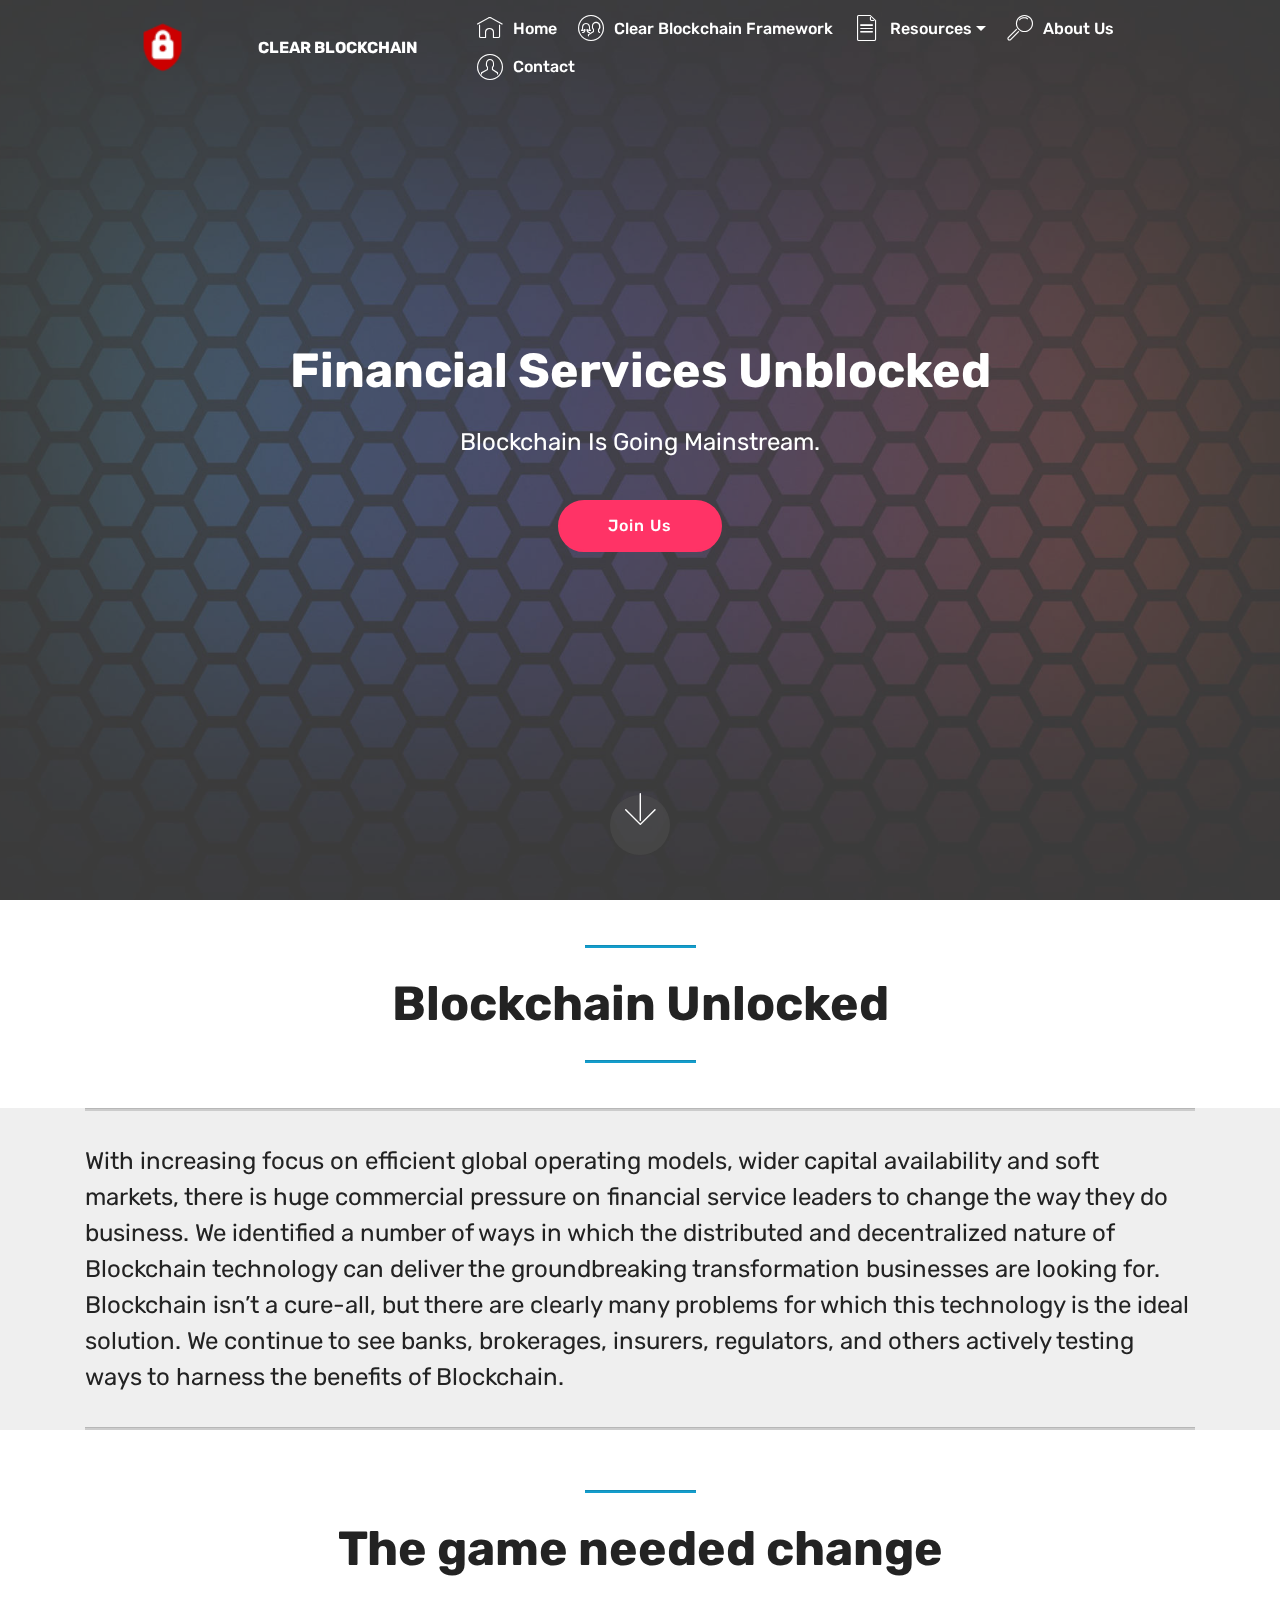
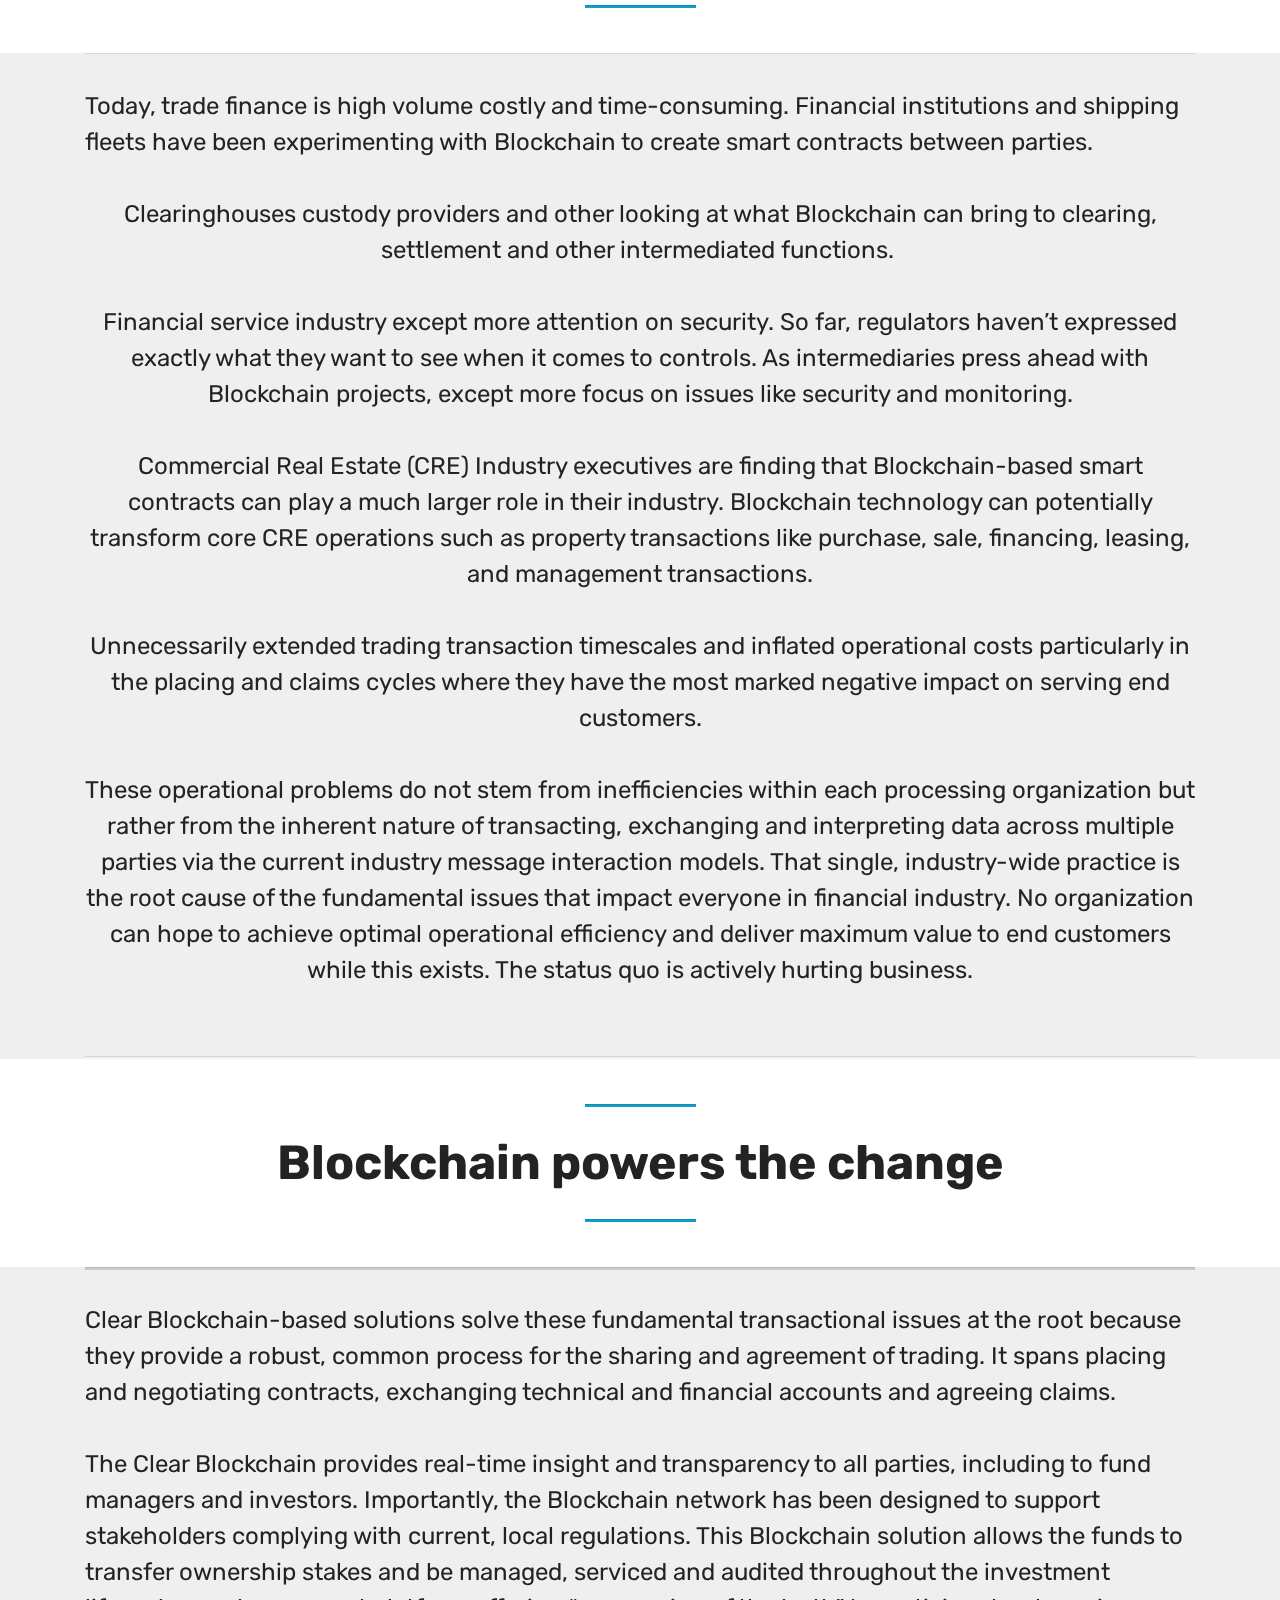
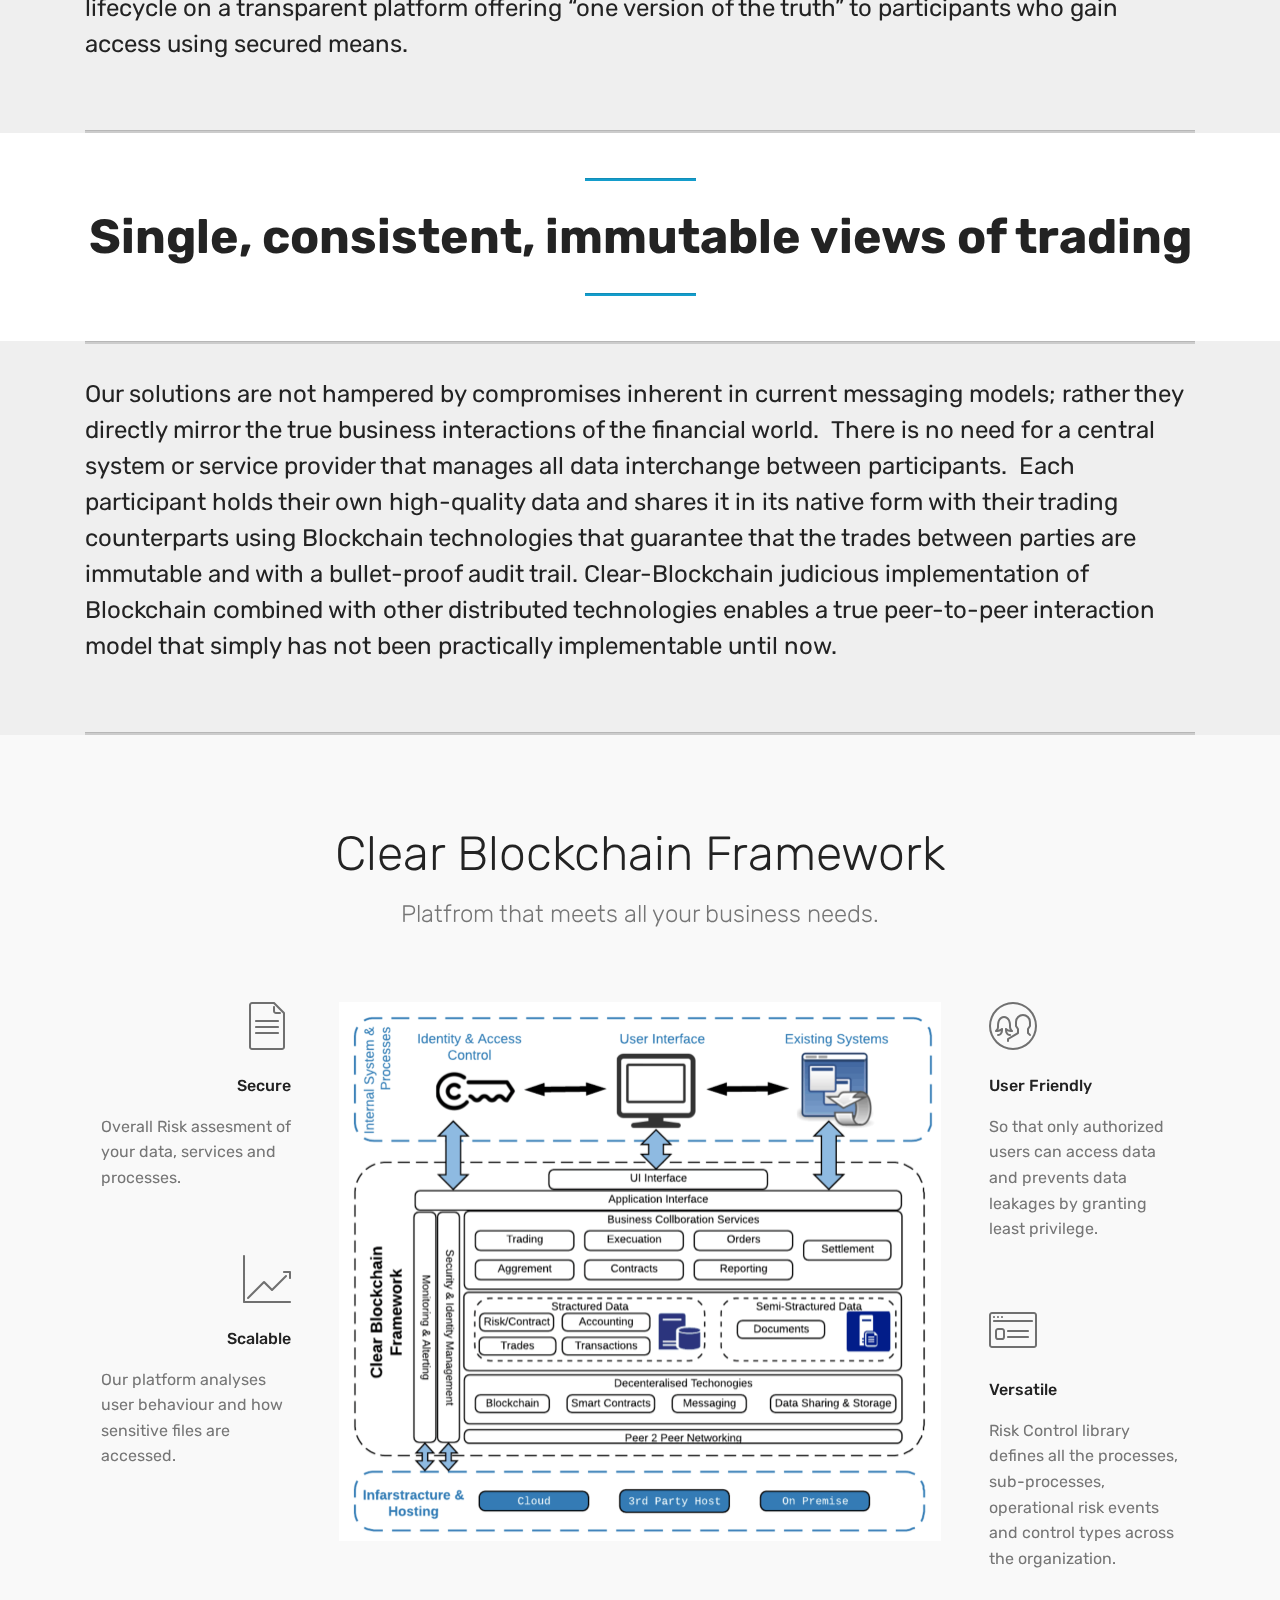
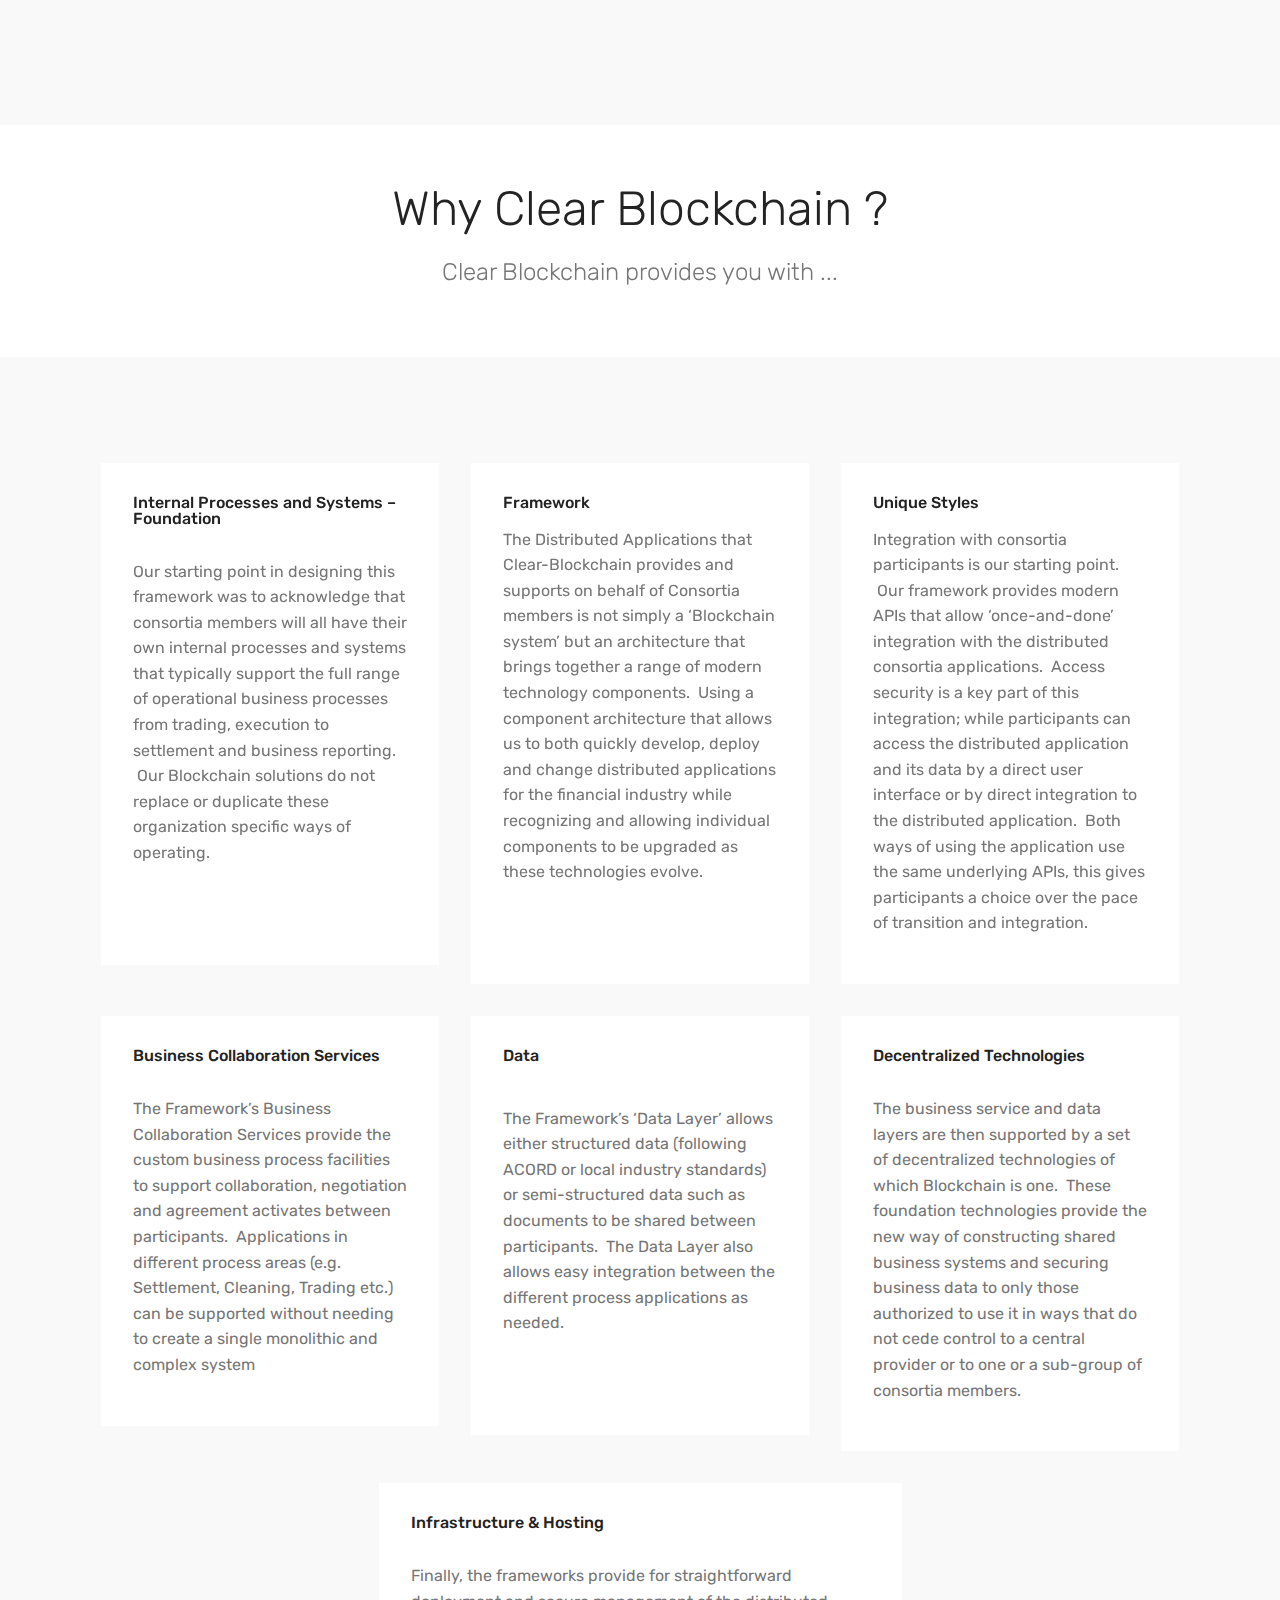
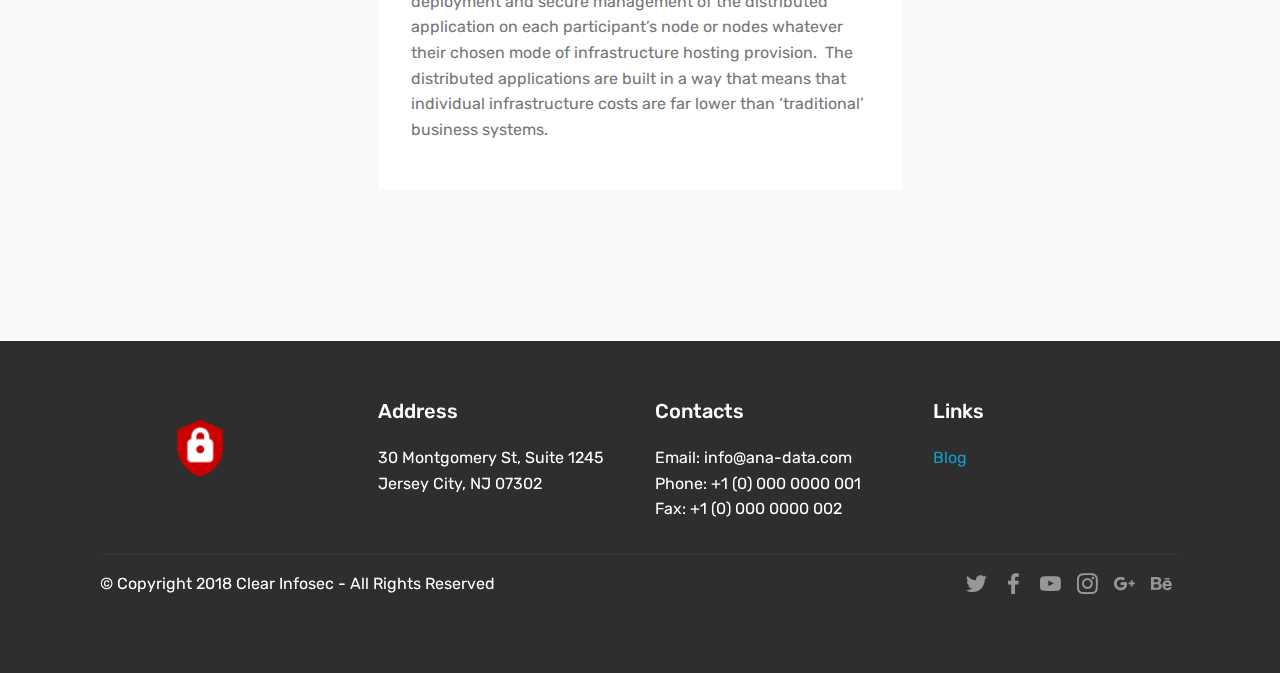
==== commit bd989a98: "clear blockchain" ====
--- a/index.html
+++ b/index.html
@@ -43,16 +43,12 @@
                          <img src="assets/images/seclogo-122x59.png" alt="Clear" title="Infosec" style="height: 5rem;">
                     </a>
                 </span>
-                <span class="navbar-caption-wrap"><a class="navbar-caption text-white display-4" href="index.html">CLEARINFOSEC</a></span>
+                <span class="navbar-caption-wrap"><a class="navbar-caption text-white display-4" href="index.html">CLEAR BLOCKCHAIN</a></span>
             </div>
         </div>
         <div class="collapse navbar-collapse" id="navbarSupportedContent">
-            <ul class="navbar-nav nav-dropdown" data-app-modern-menu="true"><li class="nav-item"><a class="nav-link link text-white display-4" href="index.html">
-                        <span class="mbri-home mbr-iconfont mbr-iconfont-btn"></span>Home</a></li><li class="nav-item dropdown"><a class="nav-link link text-white dropdown-toggle display-4" href="social-engineering.html" data-toggle="dropdown-submenu" aria-expanded="false"><span class="mbri-users mbr-iconfont mbr-iconfont-btn"></span>
-                        Social Engineering</a><div class="dropdown-menu"><a class="text-white dropdown-item display-4" href="security-training.html">Security Awareness Training:<br></a></div></li><li class="nav-item"><a class="nav-link link text-white display-4" href="services.html"><span class="mbri-shopping-bag mbr-iconfont mbr-iconfont-btn"></span>
-                        
-                        Services
-                    </a></li><li class="nav-item dropdown"><a class="nav-link link text-white dropdown-toggle display-4" href="index.html" data-toggle="dropdown-submenu" aria-expanded="false"><span class="mbri-file mbr-iconfont mbr-iconfont-btn"></span>Resources</a><div class="dropdown-menu"><a class="text-white dropdown-item display-4" href="index.html">Blog</a><a class="text-white dropdown-item display-4" href="index.html" aria-expanded="false">White Papers</a></div></li>
+            <ul class="navbar-nav nav-dropdown nav-right" data-app-modern-menu="true"><li class="nav-item"><a class="nav-link link text-white display-4" href="index.html">
+                        <span class="mbri-home mbr-iconfont mbr-iconfont-btn"></span>Home</a></li><li class="nav-item dropdown"><a class="nav-link link text-white display-4" href="index.html#features12-i" aria-expanded="false"><span class="mbri-users mbr-iconfont mbr-iconfont-btn"></span>Clear Blockchain Framework</a></li><li class="nav-item dropdown"><a class="nav-link link text-white dropdown-toggle display-4" href="index.html" data-toggle="dropdown-submenu" aria-expanded="false"><span class="mbri-file mbr-iconfont mbr-iconfont-btn"></span>Resources</a><div class="dropdown-menu"><a class="text-white dropdown-item display-4" href="index.html">Blog</a><a class="text-white dropdown-item display-4" href="index.html" aria-expanded="false">White Papers</a></div></li>
                 <li class="nav-item">
                     <a class="nav-link link text-white display-4" href="about.html">
                         <span class="mbri-search mbr-iconfont mbr-iconfont-btn"></span>
@@ -60,13 +56,12 @@
                     </a>
                 </li><li class="nav-item"><a class="nav-link link text-white display-4" href="contact.html"><span class="mbri-user mbr-iconfont mbr-iconfont-btn"></span>
                         Contact &nbsp; &nbsp; &nbsp; &nbsp; &nbsp; &nbsp; &nbsp; &nbsp; &nbsp; &nbsp;&nbsp;</a></li></ul>
-            <div class="navbar-buttons mbr-section-btn"><a class="btn btn-sm btn-primary display-4" href="index.html">
-                    <span class="mbri-save mbr-iconfont mbr-iconfont-btn "></span>Free Risk Assesment</a></div>
+            
         </div>
     </nav>
 </section>
 
-<section class="engine"><a href="https://mobirise.me/f">simple site maker</a></section><section class="cid-qTkA127IK8 mbr-fullscreen mbr-parallax-background" id="header2-1">
+<section class="engine"><a href="https://mobirise.me/i">site creation software</a></section><section class="cid-qTkA127IK8 mbr-fullscreen mbr-parallax-background" id="header2-1">
 
     
 
@@ -75,10 +70,10 @@
     <div class="container align-center">
         <div class="row justify-content-md-center">
             <div class="mbr-white col-md-10">
-                <h1 class="mbr-section-title mbr-bold pb-3 mbr-fonts-style display-2">Protect your data from insider threats and cyberattacks</h1>
+                <h1 class="mbr-section-title mbr-bold pb-3 mbr-fonts-style display-2">Financial Services Unblocked</h1>
                 
-                <p class="mbr-text pb-3 mbr-fonts-style display-5">Our customers have detected critical security issues with: including ransomware, hijacked accounts, and insider threats using our Clear GRC platform.<br></p>
-                <div class="mbr-section-btn"><a class="btn btn-md btn-secondary display-4" href="index.html">LEARN MORE</a></div>
+                <p class="mbr-text pb-3 mbr-fonts-style display-5">Blockchain Is Going Mainstream.<br></p>
+                <div class="mbr-section-btn"><a class="btn btn-md btn-secondary display-4" href="index.html">Join Us</a></div>
             </div>
         </div>
     </div>
@@ -89,6 +84,110 @@
     </div>
 </section>
 
+<section class="mbr-section article content9 cid-rj9LNNtPNG" id="content9-29">
+    
+     
+
+    <div class="container">
+        <div class="inner-container" style="width: 100%;">
+            <hr class="line" style="width: 10%;">
+            <div class="section-text align-center mbr-fonts-style display-2"><div><strong>Blockchain Unlocked</strong></div></div>
+            <hr class="line" style="width: 10%;">
+        </div>
+        </div>
+</section>
+
+<section class="mbr-section article content9 cid-qWn8TgPchX" id="content9-j">
+    
+     
+
+    <div class="container">
+        <div class="inner-container" style="width: 100%;">
+            <hr class="line" style="width: 100%;">
+            <div class="section-text align-center mbr-fonts-style display-5">With increasing focus on efficient global operating models, wider capital availability and soft markets, there is huge commercial pressure on financial service leaders to change the way they do business. We identified a number of ways in which the distributed and decentralized nature of Blockchain technology can deliver the groundbreaking transformation businesses are looking for. Blockchain isn’t a cure-all, but there are clearly many problems for which this technology is the ideal solution. We continue to see banks, brokerages, insurers, regulators, and others actively testing ways to harness the benefits of Blockchain.</div>
+            <hr class="line" style="width: 100%;">
+        </div>
+        </div>
+</section>
+
+<section class="mbr-section article content9 cid-rj9McOCYmo" id="content9-2a">
+    
+     
+
+    <div class="container">
+        <div class="inner-container" style="width: 100%;">
+            <hr class="line" style="width: 10%;">
+            <div class="section-text align-center mbr-fonts-style display-2"><strong>The game needed change</strong></div>
+            <hr class="line" style="width: 10%;">
+        </div>
+        </div>
+</section>
+
+<section class="mbr-section article content9 cid-rj9LDTcgYq" id="content9-28">
+    
+     
+
+    <div class="container">
+        <div class="inner-container" style="width: 100%;">
+            <hr class="line" style="width: 100%;">
+            <div class="section-text align-center mbr-fonts-style display-5">Today, trade finance is high volume costly and time-consuming. Financial institutions and shipping fleets have been experimenting with Blockchain to create smart contracts between parties.&nbsp;<div><br></div><div>Clearinghouses custody providers and other looking at what Blockchain can bring to clearing, settlement and other intermediated functions.&nbsp;</div><div><br></div><div>Financial service industry except more attention on security. So far, regulators haven’t expressed exactly what they want to see when it comes to controls. As intermediaries press ahead with Blockchain projects, except more focus on issues like security and monitoring.</div><div><br></div><div>Commercial Real Estate (CRE) Industry executives are finding that Blockchain-based smart contracts can play a much larger role in their industry. Blockchain technology can potentially transform core CRE operations such as property transactions like purchase, sale, financing, leasing, and management transactions.</div><div><br></div><div>Unnecessarily extended trading transaction timescales and inflated operational costs particularly in the placing and claims cycles where they have the most marked negative impact on serving end customers.</div><div><br></div><div>These operational problems do not stem from inefficiencies within each processing organization but rather from the inherent nature of transacting, exchanging and interpreting data across multiple parties via the current industry message interaction models. That single, industry-wide practice is the root cause of the fundamental issues that impact everyone in financial industry. No organization can hope to achieve optimal operational efficiency and deliver maximum value to end customers while this exists. The status quo is actively hurting business.</div><div>&nbsp;</div></div>
+            <hr class="line" style="width: 100%;">
+        </div>
+        </div>
+</section>
+
+<section class="mbr-section article content9 cid-rj9NAqfzUp" id="content9-2b">
+    
+     
+
+    <div class="container">
+        <div class="inner-container" style="width: 100%;">
+            <hr class="line" style="width: 10%;">
+            <div class="section-text align-center mbr-fonts-style display-2"><div><strong>Blockchain powers the change</strong></div></div>
+            <hr class="line" style="width: 10%;">
+        </div>
+        </div>
+</section>
+
+<section class="mbr-section article content9 cid-rj9NFC1gp0" id="content9-2c">
+    
+     
+
+    <div class="container">
+        <div class="inner-container" style="width: 100%;">
+            <hr class="line" style="width: 100%;">
+            <div class="section-text align-center mbr-fonts-style display-5">Clear Blockchain-based solutions solve these fundamental transactional issues at the root because they provide a robust, common process for the sharing and agreement of trading. It spans placing and negotiating contracts, exchanging technical and financial accounts and agreeing claims. &nbsp;<div><br></div><div>The Clear Blockchain provides real-time insight and transparency to all parties, including to fund managers and investors. Importantly, the Blockchain network has been designed to support stakeholders complying with current, local regulations. This Blockchain solution allows the funds to transfer ownership stakes and be managed, serviced and audited throughout the investment lifecycle on a transparent platform offering “one version of the truth” to participants who gain access using secured means.</div><div><br></div></div>
+            <hr class="line" style="width: 100%;">
+        </div>
+        </div>
+</section>
+
+<section class="mbr-section article content9 cid-rj9Q6jl1Mh" id="content9-2d">
+    
+     
+
+    <div class="container">
+        <div class="inner-container" style="width: 100%;">
+            <hr class="line" style="width: 10%;">
+            <div class="section-text align-center mbr-fonts-style display-2"><div><strong>Single, consistent, immutable views of trading</strong></div></div>
+            <hr class="line" style="width: 10%;">
+        </div>
+        </div>
+</section>
+
+<section class="mbr-section article content9 cid-rj9Q9Gez0k" id="content9-2e">
+    
+     
+
+    <div class="container">
+        <div class="inner-container" style="width: 100%;">
+            <hr class="line" style="width: 100%;">
+            <div class="section-text align-center mbr-fonts-style display-5">Our solutions are not hampered by compromises inherent in current messaging models; rather they directly mirror the true business interactions of the financial world. &nbsp;There is no need for a central system or service provider that manages all data interchange between participants. &nbsp;Each participant holds their own high-quality data and shares it in its native form with their trading counterparts using Blockchain technologies that guarantee that the trades between parties are immutable and with a bullet-proof audit trail. Clear-Blockchain judicious implementation of Blockchain combined with other distributed technologies enables a true peer-to-peer interaction model that simply has not been practically implementable until now.<div><br></div></div>
+            <hr class="line" style="width: 100%;">
+        </div>
+        </div>
+</section>
+
 <section class="features12 cid-qWn6XMF4uY" id="features12-i">
     
     
@@ -97,9 +196,9 @@
 
     <div class="container">
         <h2 class="mbr-section-title pb-2 mbr-fonts-style display-2">
-            Clear GRC Platform</h2>
+            Clear Blockchain Framework</h2>
         <h3 class="mbr-section-subtitle pb-3 mbr-fonts-style display-5">
-            Platfrom that meets your Governance, Risk and Compliance needs.</h3>
+            Platfrom that meets all your business needs.</h3>
 
         <div class="media-container-row pt-5">
             <div class="block-content align-right">
@@ -109,8 +208,7 @@
                              <span class="mbr-iconfont mbri-file"></span>
                         </div>
                         <div class="mbr-crt-title">
-                            <h4 class="card-title py-2 mbr-crt-title mbr-fonts-style display-7">
-                                Risk Assesments</h4>
+                            <h4 class="card-title py-2 mbr-crt-title mbr-fonts-style display-7">Secure</h4>
                         </div>
                     </div>                
 
@@ -126,8 +224,7 @@
                             <span class="mbr-iconfont mbri-growing-chart"></span>
                         </div>
                         <div class="mbr-crt-title">
-                            <h4 class="card-title py-2 mbr-crt-title mbr-fonts-style display-7">
-                                Bulit-in-Analytics</h4>
+                            <h4 class="card-title py-2 mbr-crt-title mbr-fonts-style display-7">Scalable</h4>
                         </div>
                     </div>
                     <div class="card-box">
@@ -137,7 +234,7 @@
             </div>
 
             <div class="mbr-figure" style="width: 60%;">
-                <img src="assets/images/seclogo-415x199.png" alt="Mobirise" title="">
+                <img src="assets/images/screen-shot-2019-02-26-at-12.21.59-am-1204x1079.png" alt="Mobirise" title="">
             </div>
 
             <div class="block-content align-left  ">
@@ -147,8 +244,7 @@
                              <span class="mbr-iconfont mbri-users"></span>
                         </div>
                         <div class="mbr-crt-title">
-                            <h4 class="card-title py-2 mbr-crt-title mbr-fonts-style display-7">
-                                Role Based Security</h4>
+                            <h4 class="card-title py-2 mbr-crt-title mbr-fonts-style display-7">User Friendly</h4>
                         </div>
                     </div>                
 
@@ -164,8 +260,7 @@
                             <span class="mbri-sites mbr-iconfont"></span>
                         </div>
                         <div class="mbr-crt-title">
-                            <h4 class="card-title py-2 mbr-crt-title mbr-fonts-style display-7">
-                                Risk Control Library</h4>
+                            <h4 class="card-title py-2 mbr-crt-title mbr-fonts-style display-7">Versatile</h4>
                         </div>
                     </div>
                     <div class="card-box">
@@ -176,19 +271,6 @@
             </div>
         </div>
     </div>
-</section>
-
-<section class="mbr-section article content9 cid-qWn8TgPchX" id="content9-j">
-    
-     
-
-    <div class="container">
-        <div class="inner-container" style="width: 100%;">
-            <hr class="line" style="width: 10%;">
-            <div class="section-text align-center mbr-fonts-style display-5">Our data security platform that protects your file and email servers from cyberattacks and insider threats. We analyze the behavior of the people and machines that access your data, alert on misbehavior, and enforce a least privilege model.</div>
-            <hr class="line" style="width: 10%;">
-        </div>
-        </div>
 </section>
 
 <section class="mbr-section content4 cid-qWna9KpJWt" id="content4-k">
@@ -199,26 +281,121 @@
         <div class="media-container-row">
             <div class="title col-12 col-md-8">
                 <h2 class="align-center pb-3 mbr-fonts-style display-2">
-                    Why Clear GRC ?</h2>
-                <h3 class="mbr-section-subtitle align-center mbr-light mbr-fonts-style display-5">Most major data breaches involve a threat that was already inside. What is usually leaked or stolen? Enterprise data. Documents, spreadsheets, images, videos–what you have the most of and know the least about.&nbsp;</h3>
+                    Why Clear Blockchain ?</h2>
+                <h3 class="mbr-section-subtitle align-center mbr-light mbr-fonts-style display-5">Clear Blockchain provides you with ...</h3>
                 
             </div>
         </div>
     </div>
 </section>
 
-<section class="mbr-section article content12 cid-qWnaBi5u1C" id="content12-m">
-     
-
+<section class="features4 cid-rj9SpiTqpi" id="features4-2f">
+    
+         
+
+    
     <div class="container">
         <div class="media-container-row">
-            <div class="mbr-text counter-container col-12 col-md-8 mbr-fonts-style display-7">
-                <ul>
-                    <li><strong>Monitor every file and email touch</strong> - Know when sensitive files and emails are opened, moved, modified, or deleted.</li>
-                    <li><strong>Detect security gaps and insider threats</strong> - We use machine learning to analyze behavior across multiple platforms and trigger alerts on suspicious activity and potential data breaches</li>
-                    <li><strong>Enforce a least privilege model</strong> - Get full visibility on domain and local admins and identify accounts with unnecessary privileges.</li><li><strong>Achieve regulatory compliance </strong>- Automate reports, map permissions, and manage audit trails to meet data requirements for SOX, HIPAA, PCI, GDPR, GLB, FERC/NERC, and more.</li>
-                </ul>
-            </div>
+            <div class="card p-3 col-12 col-md-6 col-lg-4">
+                <div class="card-wrapper media-container-row media-container-row">
+                    <div class="card-box">
+                        <h4 class="card-title pb-3 mbr-fonts-style display-7">Internal Processes and Systems – Foundation<div><br></div></h4>
+                        <p class="mbr-text mbr-fonts-style display-7">Our starting point in designing this framework was to acknowledge that consortia members will all have their own internal processes and systems that typically support the full range of operational business processes from trading, execution to settlement and business reporting. &nbsp;Our Blockchain solutions do not replace or duplicate these organization specific ways of operating.&nbsp;<br><br><br></p>
+                    </div>
+                </div>
+            </div>
+
+            <div class="card p-3 col-12 col-md-6 col-12 col-md-6 col-lg-4">
+                <div class="card-wrapper media-container-row">
+                    <div class="card-box">
+                        <h4 class="card-title pb-3 mbr-fonts-style display-7">
+                            Framework
+                        </h4>
+                        <p class="mbr-text mbr-fonts-style display-7">The Distributed Applications that Clear-Blockchain provides and supports on behalf of Consortia members is not simply a ‘Blockchain system’ but an architecture that brings together a range of modern technology components. &nbsp;Using a component architecture that allows us to both quickly develop, deploy and change distributed applications for the financial industry while recognizing and allowing individual components to be upgraded as these technologies evolve. &nbsp; &nbsp;<br><br><br></p>
+                    </div>
+                </div>
+            </div>
+
+            <div class="card p-3 col-12 col-md-6 col-lg-4">
+                <div class="card-wrapper media-container-row">
+                    <div class="card-box">
+                        <h4 class="card-title pb-3 mbr-fonts-style display-7">
+                            Unique Styles
+                        </h4>
+                        <p class="mbr-text mbr-fonts-style display-7">Integration with consortia participants is our starting point. &nbsp;Our framework provides modern APIs that allow ‘once-and-done’ integration with the distributed consortia applications. &nbsp;Access security is a key part of this integration; while participants can access the distributed application and its data by a direct user interface or by direct integration to the distributed application. &nbsp;Both ways of using the application use the same underlying APIs, this gives participants a choice over the pace of transition and integration. &nbsp;<br></p>
+                    </div>
+                </div>
+            </div>
+
+            
+        </div>
+    </div>
+</section>
+
+<section class="features4 cid-rj9SRge404" id="features4-2g">
+    
+         
+
+    
+    <div class="container">
+        <div class="media-container-row">
+            <div class="card p-3 col-12 col-md-6 col-lg-4">
+                <div class="card-wrapper media-container-row media-container-row">
+                    <div class="card-box">
+                        <h4 class="card-title pb-3 mbr-fonts-style display-7">Business Collaboration Services<div><br></div></h4>
+                        <p class="mbr-text mbr-fonts-style display-7">The Framework’s Business Collaboration Services provide the custom business process facilities to support collaboration, negotiation and agreement activates between participants. &nbsp;Applications in different process areas (e.g. Settlement, Cleaning, Trading etc.) can be supported without needing to create a single monolithic and complex system<br></p>
+                    </div>
+                </div>
+            </div>
+
+            <div class="card p-3 col-12 col-md-6 col-12 col-md-6 col-lg-4">
+                <div class="card-wrapper media-container-row">
+                    <div class="card-box">
+                        <h4 class="card-title pb-3 mbr-fonts-style display-7">
+                            Data
+                        </h4>
+                        <p class="mbr-text mbr-fonts-style display-7"><br>The Framework’s ‘Data Layer’ allows either structured data (following ACORD or local industry standards) or semi-structured data such as documents to be shared between participants. &nbsp;The Data Layer also allows easy integration between the different process applications as needed.<br><br><br></p>
+                    </div>
+                </div>
+            </div>
+
+            <div class="card p-3 col-12 col-md-6 col-lg-4">
+                <div class="card-wrapper media-container-row">
+                    <div class="card-box">
+                        <h4 class="card-title pb-3 mbr-fonts-style display-7">Decentralized Technologies<div><br></div></h4>
+                        <p class="mbr-text mbr-fonts-style display-7">
+                            The business service and data layers are then supported by a set of decentralized technologies of which Blockchain is one. &nbsp;These foundation technologies provide the new way of constructing shared business systems and securing business data to only those authorized to use it in ways that do not cede control to a central provider or to one or a sub-group of consortia members. &nbsp;<br>
+                        </p>
+                    </div>
+                </div>
+            </div>
+
+            
+        </div>
+    </div>
+</section>
+
+<section class="features4 cid-rj9Tp56IiH" id="features4-2h">
+    
+         
+
+    
+    <div class="container">
+        <div class="media-container-row">
+            <div class="card p-3 col-12 col-md-6">
+                <div class="card-wrapper media-container-row media-container-row">
+                    <div class="card-box">
+                        <h4 class="card-title pb-3 mbr-fonts-style display-7">Infrastructure &amp; Hosting<div><br></div></h4>
+                        <p class="mbr-text mbr-fonts-style display-7">Finally, the frameworks provide for straightforward deployment and secure management of the distributed application on each participant’s node or nodes whatever their chosen mode of infrastructure hosting provision. &nbsp;The distributed applications are built in a way that means that individual infrastructure costs are far lower than ‘traditional’ business systems. &nbsp;&nbsp;<br></p>
+                    </div>
+                </div>
+            </div>
+
+            
+
+            
+
+            
         </div>
     </div>
 </section>
--- a/assets/mobirise/css/mbr-additional.css
+++ b/assets/mobirise/css/mbr-additional.css
@@ -1599,6 +1599,10 @@
 .cid-qTkzRZLJNu .collapsed .navbar-collapse.show .navbar-nav .nav-item {
   clear: both;
 }
+.cid-qTkzRZLJNu .collapsed .navbar-collapse.collapsing .navbar-nav .nav-item:last-child,
+.cid-qTkzRZLJNu .collapsed .navbar-collapse.show .navbar-nav .nav-item:last-child {
+  margin-bottom: 1rem;
+}
 .cid-qTkzRZLJNu .collapsed .navbar-collapse.collapsing .navbar-buttons,
 .cid-qTkzRZLJNu .collapsed .navbar-collapse.show .navbar-buttons {
   text-align: center;
@@ -1693,6 +1697,10 @@
   .cid-qTkzRZLJNu .navbar-collapse.show .navbar-nav .nav-item {
     clear: both;
   }
+  .cid-qTkzRZLJNu .navbar-collapse.collapsing .navbar-nav .nav-item:last-child,
+  .cid-qTkzRZLJNu .navbar-collapse.show .navbar-nav .nav-item:last-child {
+    margin-bottom: 1rem;
+  }
   .cid-qTkzRZLJNu .navbar-collapse.collapsing .navbar-buttons,
   .cid-qTkzRZLJNu .navbar-collapse.show .navbar-buttons {
     text-align: center;
@@ -1756,6 +1764,210 @@
 .cid-qTkA127IK8 {
   background-image: url("../../../assets/images/home2-2000x1250.jpg");
 }
+.cid-rj9LNNtPNG {
+  padding-top: 45px;
+  padding-bottom: 45px;
+  background-color: #ffffff;
+}
+.cid-rj9LNNtPNG .line {
+  background-color: #149dcc;
+  color: #149dcc;
+  align: center;
+  height: 2px;
+  margin: 0 auto;
+}
+.cid-rj9LNNtPNG .section-text {
+  padding: 2rem 0;
+  text-align: left;
+}
+.cid-rj9LNNtPNG .inner-container {
+  margin: 0 auto;
+}
+@media (max-width: 768px) {
+  .cid-rj9LNNtPNG .inner-container {
+    width: 100% !important;
+  }
+}
+.cid-rj9LNNtPNG .section-text DIV {
+  text-align: center;
+}
+.cid-qWn8TgPchX {
+  padding-top: 0px;
+  padding-bottom: 0px;
+  background-color: #efefef;
+}
+.cid-qWn8TgPchX .line {
+  background-color: #cccccc;
+  color: #cccccc;
+  align: center;
+  height: 2px;
+  margin: 0 auto;
+}
+.cid-qWn8TgPchX .section-text {
+  padding: 2rem 0;
+  text-align: left;
+}
+.cid-qWn8TgPchX .inner-container {
+  margin: 0 auto;
+}
+@media (max-width: 768px) {
+  .cid-qWn8TgPchX .inner-container {
+    width: 100% !important;
+  }
+}
+.cid-rj9McOCYmo {
+  padding-top: 60px;
+  padding-bottom: 45px;
+  background-color: #ffffff;
+}
+.cid-rj9McOCYmo .line {
+  background-color: #149dcc;
+  color: #149dcc;
+  align: center;
+  height: 2px;
+  margin: 0 auto;
+}
+.cid-rj9McOCYmo .section-text {
+  padding: 2rem 0;
+  text-align: center;
+}
+.cid-rj9McOCYmo .inner-container {
+  margin: 0 auto;
+}
+@media (max-width: 768px) {
+  .cid-rj9McOCYmo .inner-container {
+    width: 100% !important;
+  }
+}
+.cid-rj9LDTcgYq {
+  padding-top: 0px;
+  padding-bottom: 0px;
+  background-color: #efefef;
+}
+.cid-rj9LDTcgYq .line {
+  background-color: #efefef;
+  color: #efefef;
+  align: center;
+  height: 2px;
+  margin: 0 auto;
+}
+.cid-rj9LDTcgYq .section-text {
+  padding: 2rem 0;
+  text-align: left;
+}
+.cid-rj9LDTcgYq .inner-container {
+  margin: 0 auto;
+}
+@media (max-width: 768px) {
+  .cid-rj9LDTcgYq .inner-container {
+    width: 100% !important;
+  }
+}
+.cid-rj9LDTcgYq .section-text DIV {
+  text-align: center;
+}
+.cid-rj9NAqfzUp {
+  padding-top: 45px;
+  padding-bottom: 45px;
+  background-color: #ffffff;
+}
+.cid-rj9NAqfzUp .line {
+  background-color: #149dcc;
+  color: #149dcc;
+  align: center;
+  height: 2px;
+  margin: 0 auto;
+}
+.cid-rj9NAqfzUp .section-text {
+  padding: 2rem 0;
+  text-align: left;
+}
+.cid-rj9NAqfzUp .inner-container {
+  margin: 0 auto;
+}
+@media (max-width: 768px) {
+  .cid-rj9NAqfzUp .inner-container {
+    width: 100% !important;
+  }
+}
+.cid-rj9NAqfzUp .section-text DIV {
+  text-align: center;
+}
+.cid-rj9NFC1gp0 {
+  padding-top: 0px;
+  padding-bottom: 0px;
+  background-color: #efefef;
+}
+.cid-rj9NFC1gp0 .line {
+  background-color: #cccccc;
+  color: #cccccc;
+  align: center;
+  height: 2px;
+  margin: 0 auto;
+}
+.cid-rj9NFC1gp0 .section-text {
+  padding: 2rem 0;
+  text-align: left;
+}
+.cid-rj9NFC1gp0 .inner-container {
+  margin: 0 auto;
+}
+@media (max-width: 768px) {
+  .cid-rj9NFC1gp0 .inner-container {
+    width: 100% !important;
+  }
+}
+.cid-rj9Q6jl1Mh {
+  padding-top: 45px;
+  padding-bottom: 45px;
+  background-color: #ffffff;
+}
+.cid-rj9Q6jl1Mh .line {
+  background-color: #149dcc;
+  color: #149dcc;
+  align: center;
+  height: 2px;
+  margin: 0 auto;
+}
+.cid-rj9Q6jl1Mh .section-text {
+  padding: 2rem 0;
+  text-align: left;
+}
+.cid-rj9Q6jl1Mh .inner-container {
+  margin: 0 auto;
+}
+@media (max-width: 768px) {
+  .cid-rj9Q6jl1Mh .inner-container {
+    width: 100% !important;
+  }
+}
+.cid-rj9Q6jl1Mh .section-text DIV {
+  text-align: center;
+}
+.cid-rj9Q9Gez0k {
+  padding-top: 0px;
+  padding-bottom: 0px;
+  background-color: #efefef;
+}
+.cid-rj9Q9Gez0k .line {
+  background-color: #cccccc;
+  color: #cccccc;
+  align: center;
+  height: 2px;
+  margin: 0 auto;
+}
+.cid-rj9Q9Gez0k .section-text {
+  padding: 2rem 0;
+  text-align: left;
+}
+.cid-rj9Q9Gez0k .inner-container {
+  margin: 0 auto;
+}
+@media (max-width: 768px) {
+  .cid-rj9Q9Gez0k .inner-container {
+    width: 100% !important;
+  }
+}
 .cid-qWn6XMF4uY {
   padding-top: 90px;
   padding-bottom: 90px;
@@ -1831,29 +2043,6 @@
 .cid-qWn6XMF4uY .mbr-section-text {
   text-align: left;
 }
-.cid-qWn8TgPchX {
-  padding-top: 0px;
-  padding-bottom: 0px;
-  background-color: #efefef;
-}
-.cid-qWn8TgPchX .line {
-  background-color: #149dcc;
-  color: #149dcc;
-  align: center;
-  height: 2px;
-  margin: 0 auto;
-}
-.cid-qWn8TgPchX .section-text {
-  padding: 2rem 0;
-}
-.cid-qWn8TgPchX .inner-container {
-  margin: 0 auto;
-}
-@media (max-width: 768px) {
-  .cid-qWn8TgPchX .inner-container {
-    width: 100% !important;
-  }
-}
 .cid-qWna9KpJWt {
   padding-top: 60px;
   padding-bottom: 60px;
@@ -1863,38 +2052,107 @@
   color: #767676;
   text-align: center;
 }
-.cid-qWnaBi5u1C {
-  padding-top: 60px;
-  padding-bottom: 60px;
+.cid-rj9SpiTqpi {
+  padding-top: 90px;
+  padding-bottom: 0px;
+  background-color: #f9f9f9;
+}
+.cid-rj9SpiTqpi .card-box {
   background-color: #ffffff;
-}
-.cid-qWnaBi5u1C .counter-container {
+  padding: 2rem;
+}
+.cid-rj9SpiTqpi h4 {
+  font-weight: 500;
+  margin-bottom: 0;
+  text-align: left;
+}
+.cid-rj9SpiTqpi p {
   color: #767676;
-}
-.cid-qWnaBi5u1C .counter-container ul {
+  text-align: left;
+}
+.cid-rj9SpiTqpi .card-wrapper {
+  position: relative;
+  box-shadow: 0px 0px 0px 0px rgba(0, 0, 0, 0);
+  transition: box-shadow 0.3s;
+}
+.cid-rj9SpiTqpi .card-wrapper:hover {
+  box-shadow: 0px 0px 30px 0px rgba(0, 0, 0, 0.05);
+  transition: box-shadow 0.3s;
+}
+.cid-rj9SpiTqpi .card-img {
+  position: absolute;
+  top: 0;
+  left: 0;
+  width: 100%;
+  overflow: hidden;
+}
+.cid-rj9SRge404 {
+  padding-top: 0px;
+  padding-bottom: 0px;
+  background-color: #f9f9f9;
+}
+.cid-rj9SRge404 .card-box {
+  background-color: #ffffff;
+  padding: 2rem;
+}
+.cid-rj9SRge404 h4 {
+  font-weight: 500;
   margin-bottom: 0;
-}
-.cid-qWnaBi5u1C .counter-container ul li {
-  margin-bottom: 1rem;
-  list-style: none;
-}
-.cid-qWnaBi5u1C .counter-container ul li:before {
+  text-align: left;
+}
+.cid-rj9SRge404 p {
+  color: #767676;
+  text-align: left;
+}
+.cid-rj9SRge404 .card-wrapper {
+  position: relative;
+  box-shadow: 0px 0px 0px 0px rgba(0, 0, 0, 0);
+  transition: box-shadow 0.3s;
+}
+.cid-rj9SRge404 .card-wrapper:hover {
+  box-shadow: 0px 0px 30px 0px rgba(0, 0, 0, 0.05);
+  transition: box-shadow 0.3s;
+}
+.cid-rj9SRge404 .card-img {
   position: absolute;
-  left: 0px;
-  margin-top: -10px;
-  padding-top: 3px;
-  content: '';
-  display: inline-block;
-  text-align: center;
-  margin: 5px 10px;
-  line-height: 20px;
-  transition: all .2s;
-  color: #ffffff;
-  background: #149dcc;
-  width: 25px;
-  height: 25px;
-  border-radius: 50%;
-  content: '✓';
+  top: 0;
+  left: 0;
+  width: 100%;
+  overflow: hidden;
+}
+.cid-rj9Tp56IiH {
+  padding-top: 0px;
+  padding-bottom: 135px;
+  background-color: #f9f9f9;
+}
+.cid-rj9Tp56IiH .card-box {
+  background-color: #ffffff;
+  padding: 2rem;
+}
+.cid-rj9Tp56IiH h4 {
+  font-weight: 500;
+  margin-bottom: 0;
+  text-align: left;
+}
+.cid-rj9Tp56IiH p {
+  color: #767676;
+  text-align: left;
+}
+.cid-rj9Tp56IiH .card-wrapper {
+  position: relative;
+  box-shadow: 0px 0px 0px 0px rgba(0, 0, 0, 0);
+  transition: box-shadow 0.3s;
+}
+.cid-rj9Tp56IiH .card-wrapper:hover {
+  box-shadow: 0px 0px 30px 0px rgba(0, 0, 0, 0.05);
+  transition: box-shadow 0.3s;
+}
+.cid-rj9Tp56IiH .card-img {
+  position: absolute;
+  top: 0;
+  left: 0;
+  width: 100%;
+  overflow: hidden;
 }
 .cid-qTkAaeaxX5 {
   padding-top: 60px;
@@ -2206,6 +2464,10 @@
 .cid-qWmV452DTy .collapsed .navbar-collapse.collapsing .navbar-nav .nav-item,
 .cid-qWmV452DTy .collapsed .navbar-collapse.show .navbar-nav .nav-item {
   clear: both;
+}
+.cid-qWmV452DTy .collapsed .navbar-collapse.collapsing .navbar-nav .nav-item:last-child,
+.cid-qWmV452DTy .collapsed .navbar-collapse.show .navbar-nav .nav-item:last-child {
+  margin-bottom: 1rem;
 }
 .cid-qWmV452DTy .collapsed .navbar-collapse.collapsing .navbar-buttons,
 .cid-qWmV452DTy .collapsed .navbar-collapse.show .navbar-buttons {
@@ -2301,6 +2563,10 @@
   .cid-qWmV452DTy .navbar-collapse.show .navbar-nav .nav-item {
     clear: both;
   }
+  .cid-qWmV452DTy .navbar-collapse.collapsing .navbar-nav .nav-item:last-child,
+  .cid-qWmV452DTy .navbar-collapse.show .navbar-nav .nav-item:last-child {
+    margin-bottom: 1rem;
+  }
   .cid-qWmV452DTy .navbar-collapse.collapsing .navbar-buttons,
   .cid-qWmV452DTy .navbar-collapse.show .navbar-buttons {
     text-align: center;
@@ -2757,6 +3023,10 @@
 .cid-qWmVV1DjYc .collapsed .navbar-collapse.show .navbar-nav .nav-item {
   clear: both;
 }
+.cid-qWmVV1DjYc .collapsed .navbar-collapse.collapsing .navbar-nav .nav-item:last-child,
+.cid-qWmVV1DjYc .collapsed .navbar-collapse.show .navbar-nav .nav-item:last-child {
+  margin-bottom: 1rem;
+}
 .cid-qWmVV1DjYc .collapsed .navbar-collapse.collapsing .navbar-buttons,
 .cid-qWmVV1DjYc .collapsed .navbar-collapse.show .navbar-buttons {
   text-align: center;
@@ -2851,6 +3121,10 @@
   .cid-qWmVV1DjYc .navbar-collapse.show .navbar-nav .nav-item {
     clear: both;
   }
+  .cid-qWmVV1DjYc .navbar-collapse.collapsing .navbar-nav .nav-item:last-child,
+  .cid-qWmVV1DjYc .navbar-collapse.show .navbar-nav .nav-item:last-child {
+    margin-bottom: 1rem;
+  }
   .cid-qWmVV1DjYc .navbar-collapse.collapsing .navbar-buttons,
   .cid-qWmVV1DjYc .navbar-collapse.show .navbar-buttons {
     text-align: center;
@@ -3237,6 +3511,10 @@
 .cid-qWmZklHQks .collapsed .navbar-collapse.show .navbar-nav .nav-item {
   clear: both;
 }
+.cid-qWmZklHQks .collapsed .navbar-collapse.collapsing .navbar-nav .nav-item:last-child,
+.cid-qWmZklHQks .collapsed .navbar-collapse.show .navbar-nav .nav-item:last-child {
+  margin-bottom: 1rem;
+}
 .cid-qWmZklHQks .collapsed .navbar-collapse.collapsing .navbar-buttons,
 .cid-qWmZklHQks .collapsed .navbar-collapse.show .navbar-buttons {
   text-align: center;
@@ -3331,6 +3609,10 @@
   .cid-qWmZklHQks .navbar-collapse.show .navbar-nav .nav-item {
     clear: both;
   }
+  .cid-qWmZklHQks .navbar-collapse.collapsing .navbar-nav .nav-item:last-child,
+  .cid-qWmZklHQks .navbar-collapse.show .navbar-nav .nav-item:last-child {
+    margin-bottom: 1rem;
+  }
   .cid-qWmZklHQks .navbar-collapse.collapsing .navbar-buttons,
   .cid-qWmZklHQks .navbar-collapse.show .navbar-buttons {
     text-align: center;
@@ -3833,6 +4115,10 @@
 .cid-qWncbAcYaz .collapsed .navbar-collapse.show .navbar-nav .nav-item {
   clear: both;
 }
+.cid-qWncbAcYaz .collapsed .navbar-collapse.collapsing .navbar-nav .nav-item:last-child,
+.cid-qWncbAcYaz .collapsed .navbar-collapse.show .navbar-nav .nav-item:last-child {
+  margin-bottom: 1rem;
+}
 .cid-qWncbAcYaz .collapsed .navbar-collapse.collapsing .navbar-buttons,
 .cid-qWncbAcYaz .collapsed .navbar-collapse.show .navbar-buttons {
   text-align: center;
@@ -3927,6 +4213,10 @@
   .cid-qWncbAcYaz .navbar-collapse.show .navbar-nav .nav-item {
     clear: both;
   }
+  .cid-qWncbAcYaz .navbar-collapse.collapsing .navbar-nav .nav-item:last-child,
+  .cid-qWncbAcYaz .navbar-collapse.show .navbar-nav .nav-item:last-child {
+    margin-bottom: 1rem;
+  }
   .cid-qWncbAcYaz .navbar-collapse.collapsing .navbar-buttons,
   .cid-qWncbAcYaz .navbar-collapse.show .navbar-buttons {
     text-align: center;
@@ -4389,6 +4679,10 @@
 .cid-qWnizNS5DE .collapsed .navbar-collapse.show .navbar-nav .nav-item {
   clear: both;
 }
+.cid-qWnizNS5DE .collapsed .navbar-collapse.collapsing .navbar-nav .nav-item:last-child,
+.cid-qWnizNS5DE .collapsed .navbar-collapse.show .navbar-nav .nav-item:last-child {
+  margin-bottom: 1rem;
+}
 .cid-qWnizNS5DE .collapsed .navbar-collapse.collapsing .navbar-buttons,
 .cid-qWnizNS5DE .collapsed .navbar-collapse.show .navbar-buttons {
   text-align: center;
@@ -4483,6 +4777,10 @@
   .cid-qWnizNS5DE .navbar-collapse.show .navbar-nav .nav-item {
     clear: both;
   }
+  .cid-qWnizNS5DE .navbar-collapse.collapsing .navbar-nav .nav-item:last-child,
+  .cid-qWnizNS5DE .navbar-collapse.show .navbar-nav .nav-item:last-child {
+    margin-bottom: 1rem;
+  }
   .cid-qWnizNS5DE .navbar-collapse.collapsing .navbar-buttons,
   .cid-qWnizNS5DE .navbar-collapse.show .navbar-buttons {
     text-align: center;
@@ -4862,6 +5160,10 @@
 .cid-qWniBPC46P .collapsed .navbar-collapse.show .navbar-nav .nav-item {
   clear: both;
 }
+.cid-qWniBPC46P .collapsed .navbar-collapse.collapsing .navbar-nav .nav-item:last-child,
+.cid-qWniBPC46P .collapsed .navbar-collapse.show .navbar-nav .nav-item:last-child {
+  margin-bottom: 1rem;
+}
 .cid-qWniBPC46P .collapsed .navbar-collapse.collapsing .navbar-buttons,
 .cid-qWniBPC46P .collapsed .navbar-collapse.show .navbar-buttons {
   text-align: center;
@@ -4956,6 +5258,10 @@
   .cid-qWniBPC46P .navbar-collapse.show .navbar-nav .nav-item {
     clear: both;
   }
+  .cid-qWniBPC46P .navbar-collapse.collapsing .navbar-nav .nav-item:last-child,
+  .cid-qWniBPC46P .navbar-collapse.show .navbar-nav .nav-item:last-child {
+    margin-bottom: 1rem;
+  }
   .cid-qWniBPC46P .navbar-collapse.collapsing .navbar-buttons,
   .cid-qWniBPC46P .navbar-collapse.show .navbar-buttons {
     text-align: center;
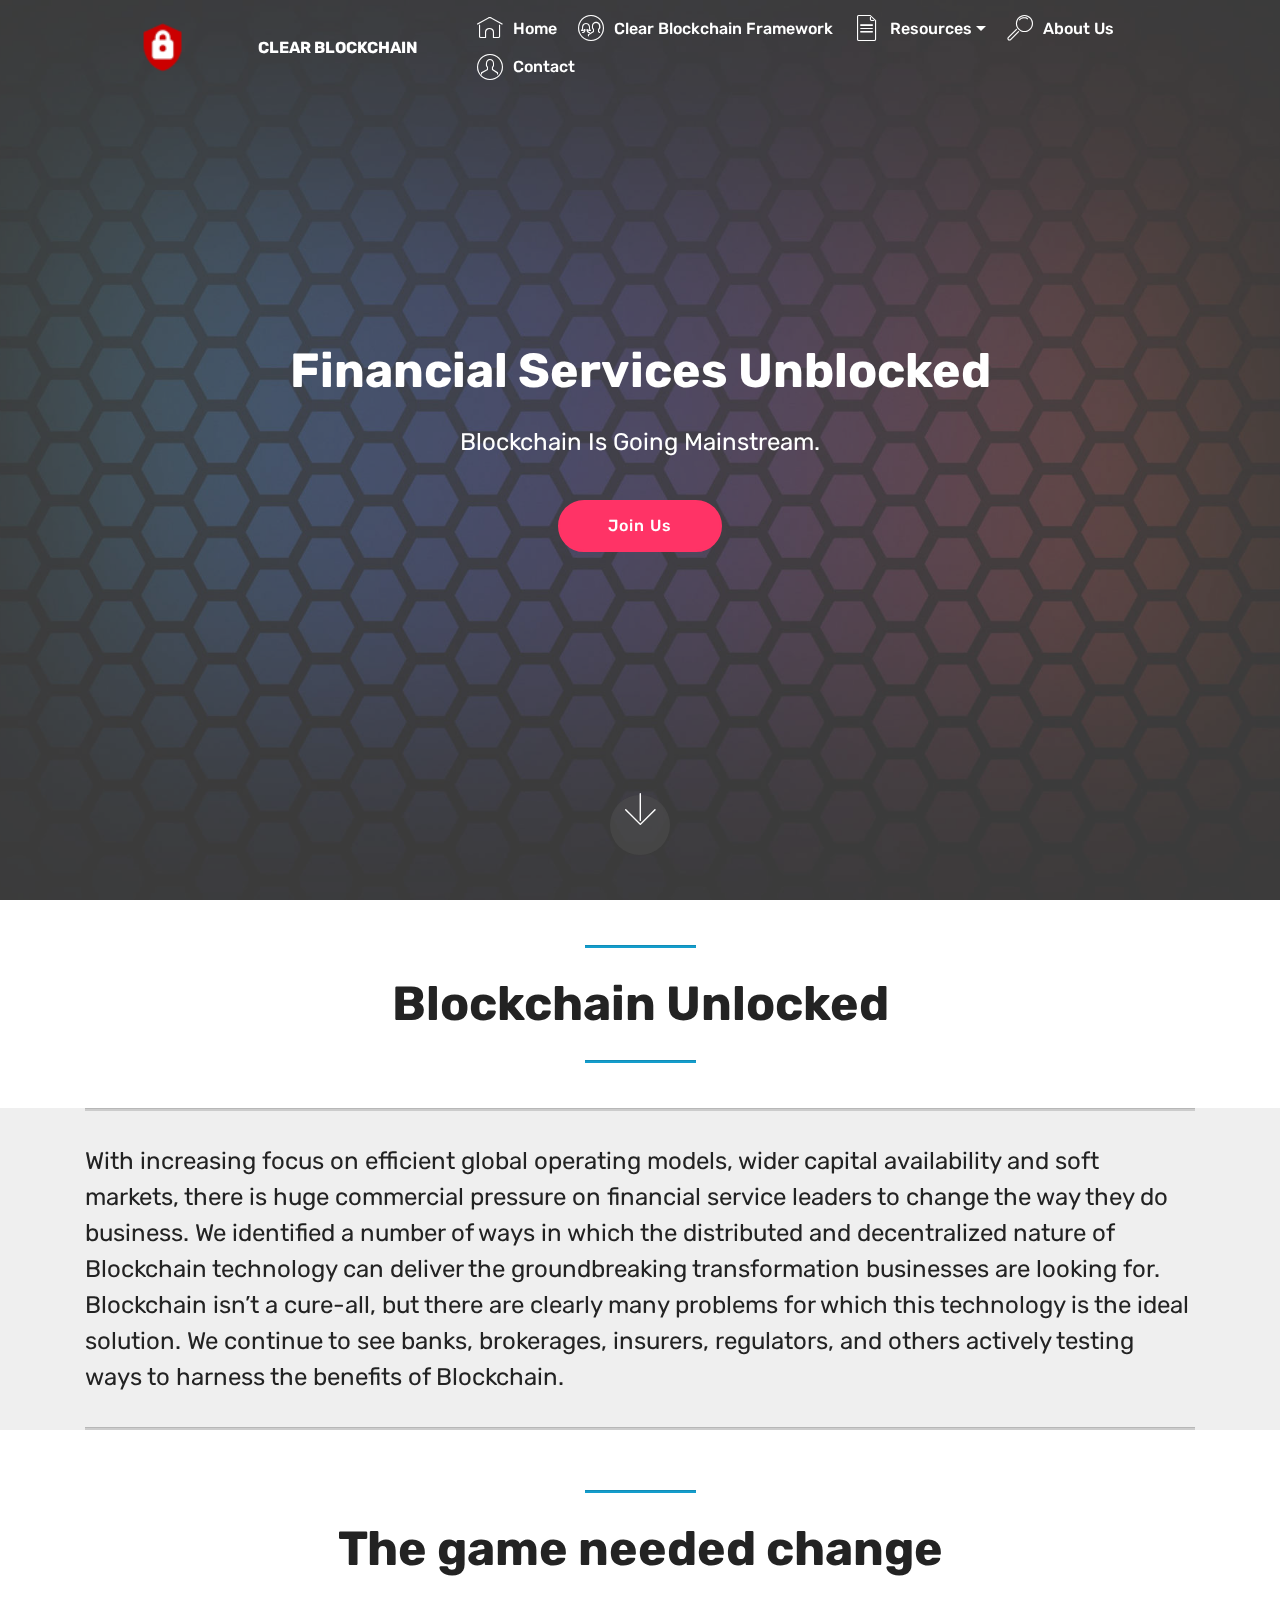
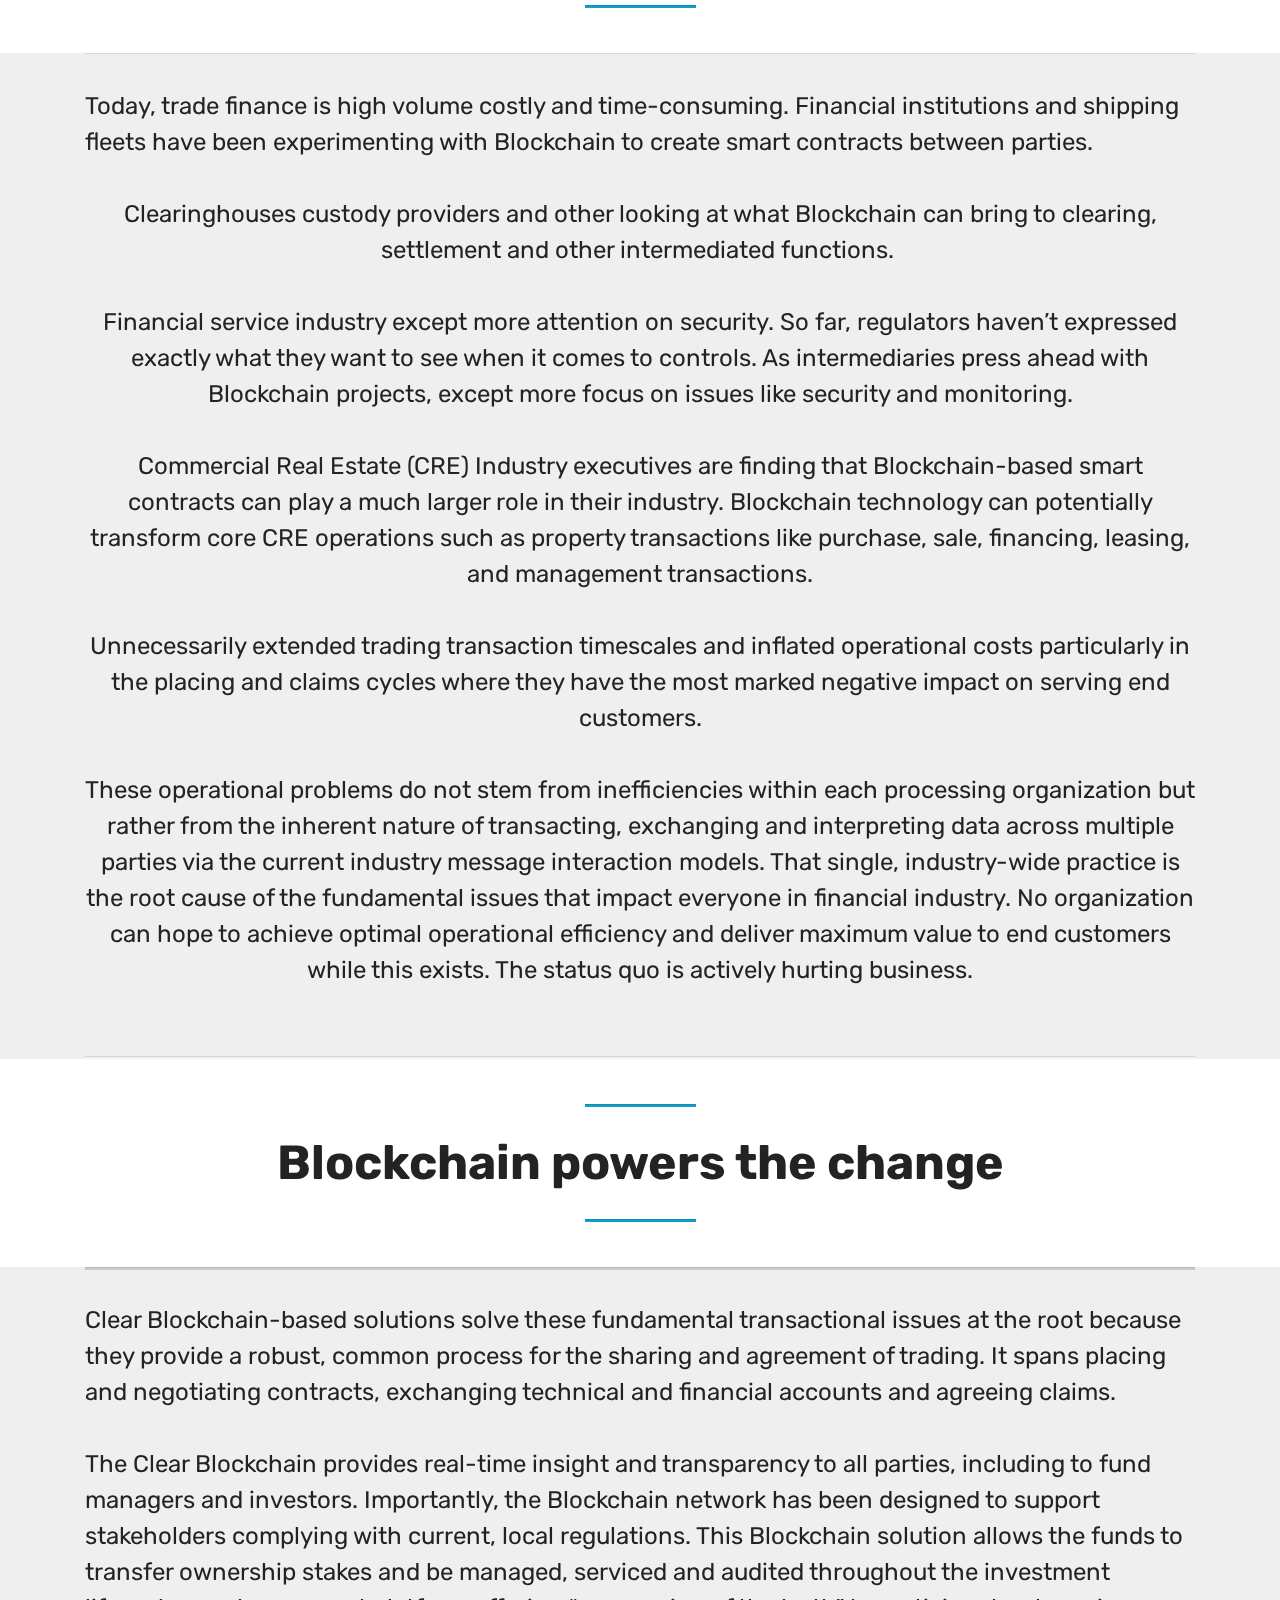
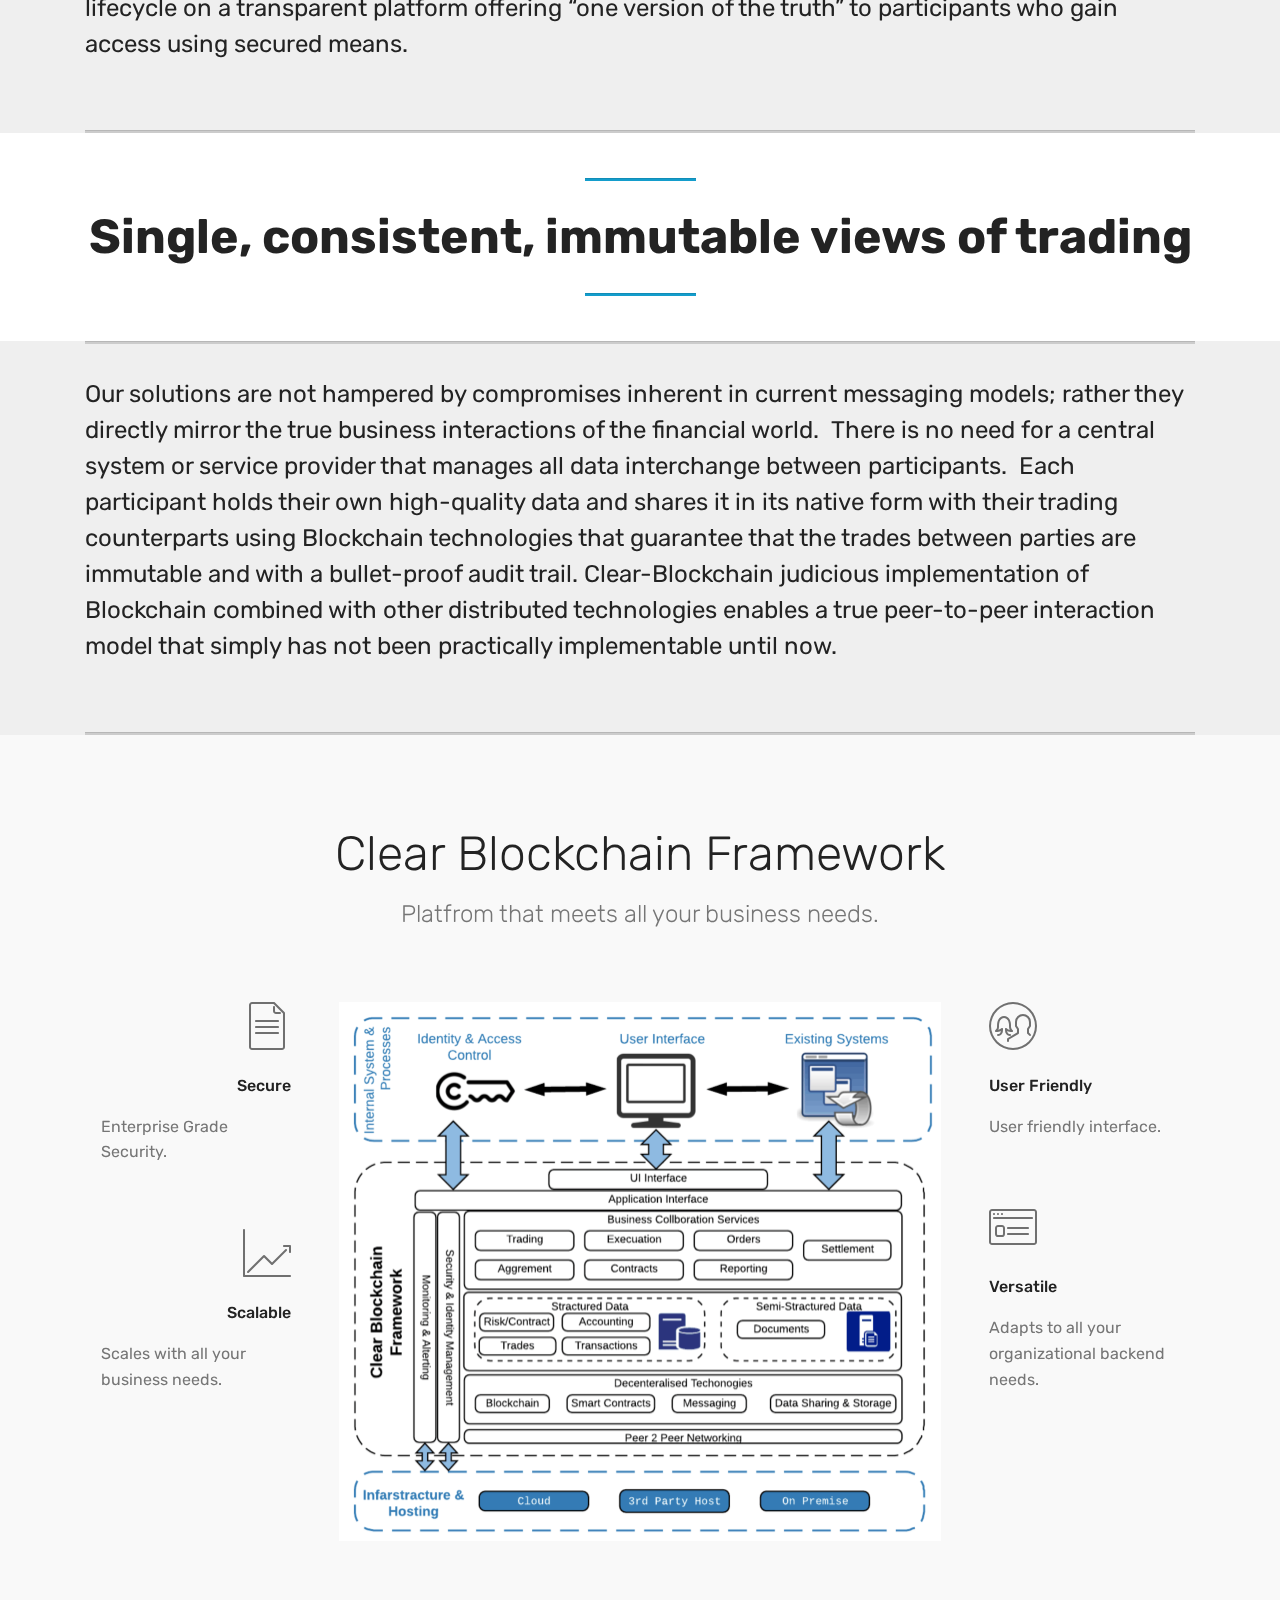
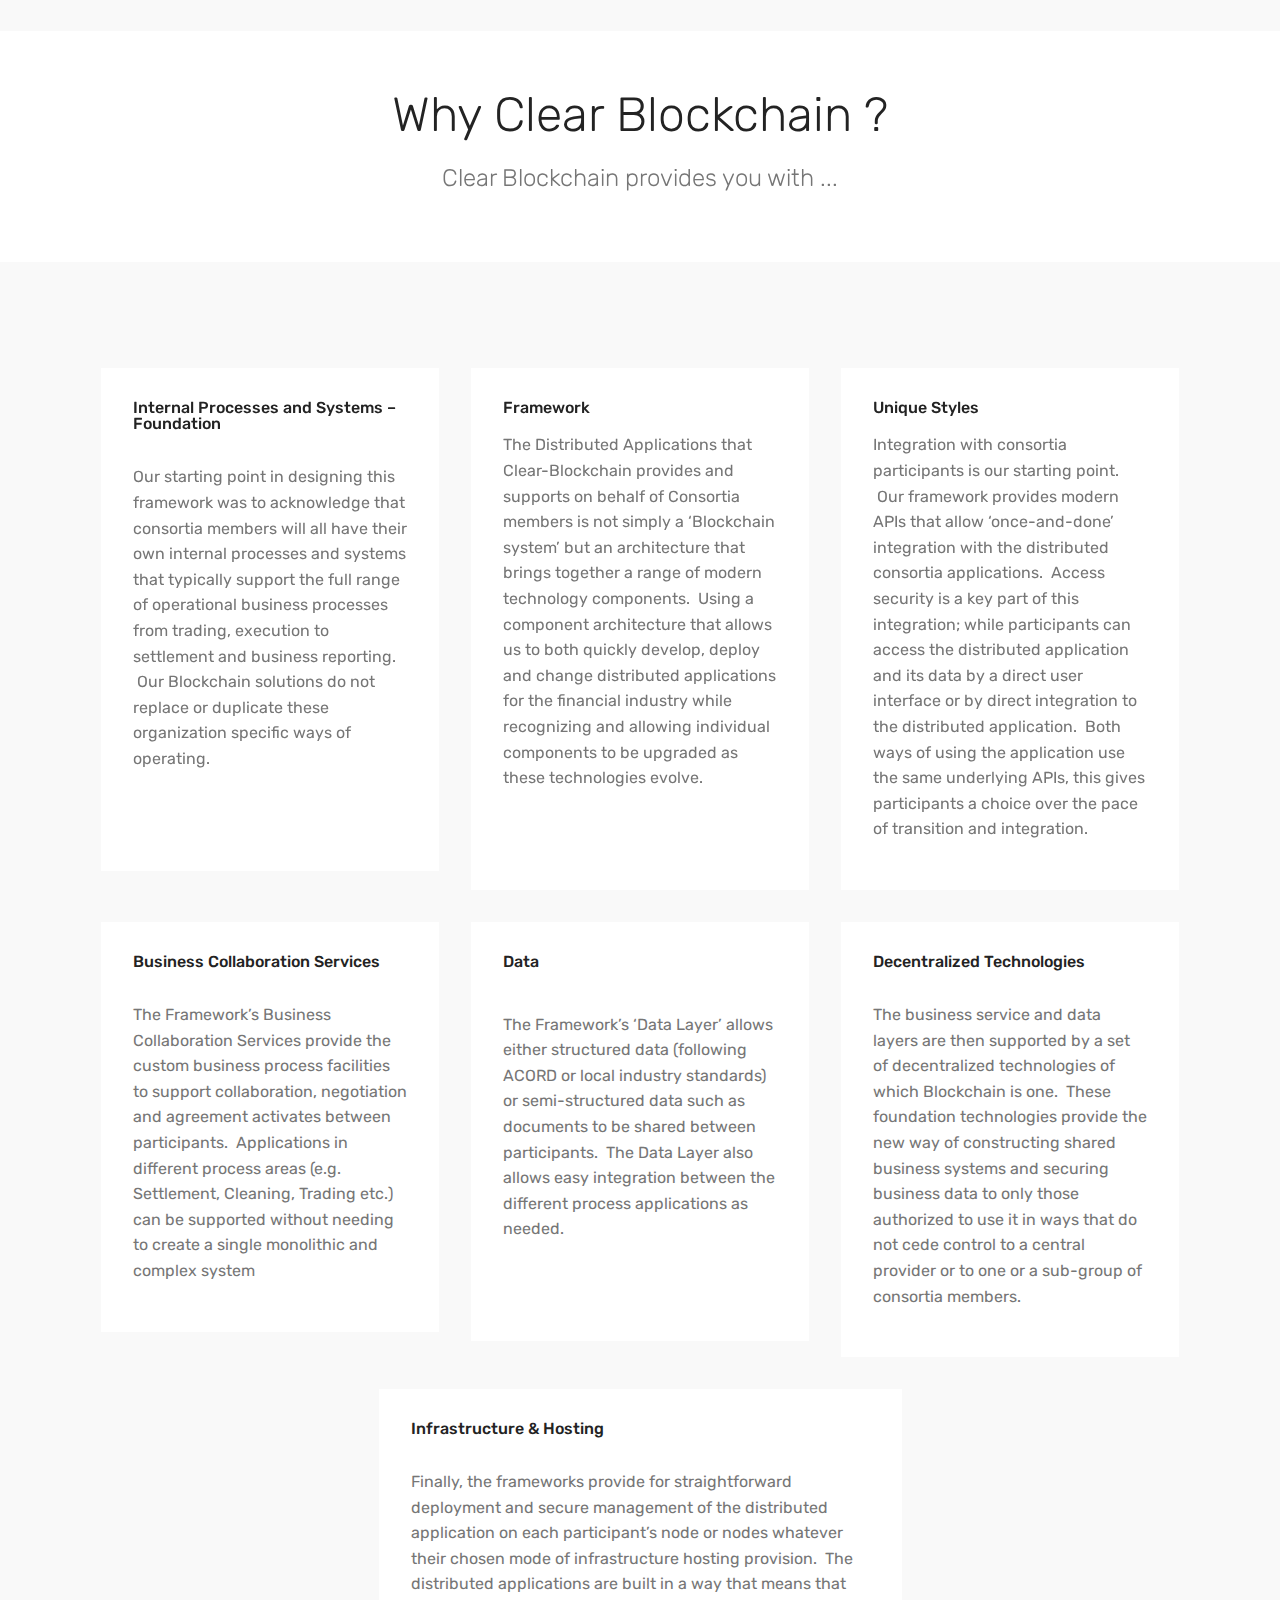
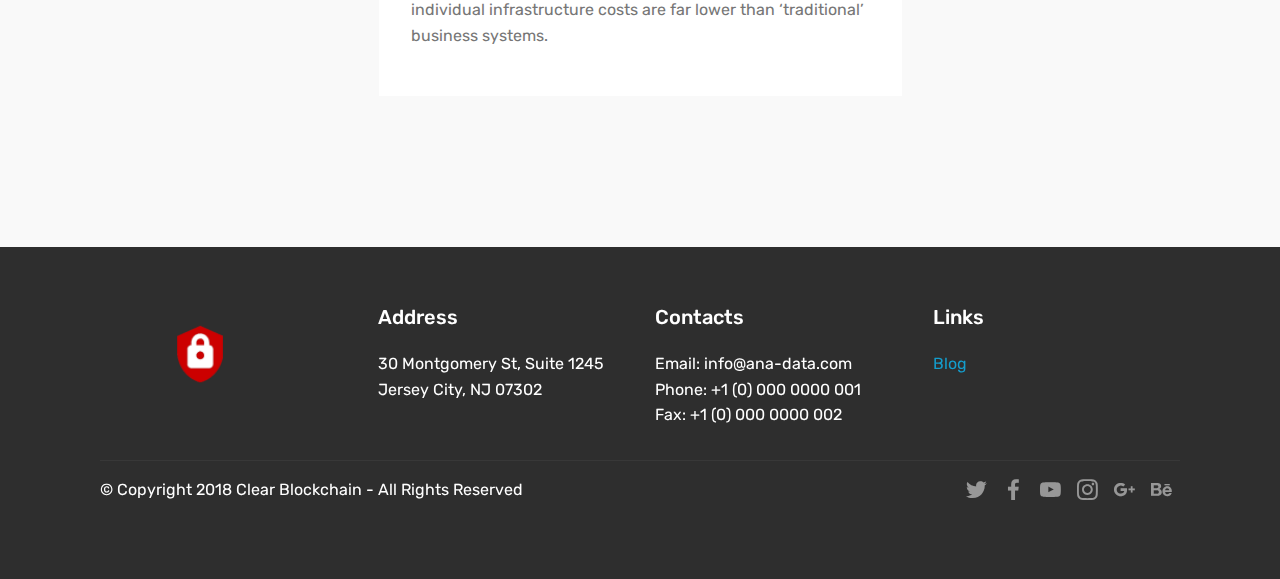
==== commit 0c6f2e2f: "new website added" ====
--- a/index.html
+++ b/index.html
@@ -61,7 +61,7 @@
     </nav>
 </section>
 
-<section class="engine"><a href="https://mobirise.me/i">site creation software</a></section><section class="cid-qTkA127IK8 mbr-fullscreen mbr-parallax-background" id="header2-1">
+<section class="engine"><a href="https://mobirise.me/x">free css templates</a></section><section class="cid-qTkA127IK8 mbr-fullscreen mbr-parallax-background" id="header2-1">
 
     
 
@@ -214,7 +214,7 @@
 
                     <div class="card-box">
                         <p class="mbr-text mbr-section-text mbr-fonts-style display-7">
-                            Overall Risk assesment of your data, services and processes.</p>
+                            Enterprise Grade Security.</p>
                     </div>
                 </div>
 
@@ -228,7 +228,7 @@
                         </div>
                     </div>
                     <div class="card-box">
-                        <p class="mbr-text mbr-section-text mbr-fonts-style display-7">Our platform analyses user behaviour and how sensitive files are accessed.</p>
+                        <p class="mbr-text mbr-section-text mbr-fonts-style display-7">Scales with all your business needs.</p>
                     </div>
                 </div>
             </div>
@@ -249,8 +249,7 @@
                     </div>                
 
                     <div class="card-box">
-                        <p class="mbr-text mbr-section-text mbr-fonts-style display-7">
-                            So that only authorized users can access data and prevents data leakages by granting least privilege.</p>
+                        <p class="mbr-text mbr-section-text mbr-fonts-style display-7">User friendly interface.</p>
                     </div>
                 </div>
 
@@ -264,8 +263,7 @@
                         </div>
                     </div>
                     <div class="card-box">
-                        <p class="mbr-text mbr-section-text mbr-fonts-style display-7">
-                            Risk Control library defines all the processes, sub-processes, operational risk events and control types across the organization.</p>
+                        <p class="mbr-text mbr-section-text mbr-fonts-style display-7">Adapts to all your organizational backend needs.</p>
                     </div>
                 </div>
             </div>
@@ -447,7 +445,7 @@
             <div class="media-container-row mbr-white">
                 <div class="col-sm-6 copyright">
                     <p class="mbr-text mbr-fonts-style display-7">
-                        © Copyright 2018 Clear Infosec - All Rights Reserved
+                        © Copyright 2018 Clear Blockchain - All Rights Reserved
                     </p>
                 </div>
                 <div class="col-md-6">
